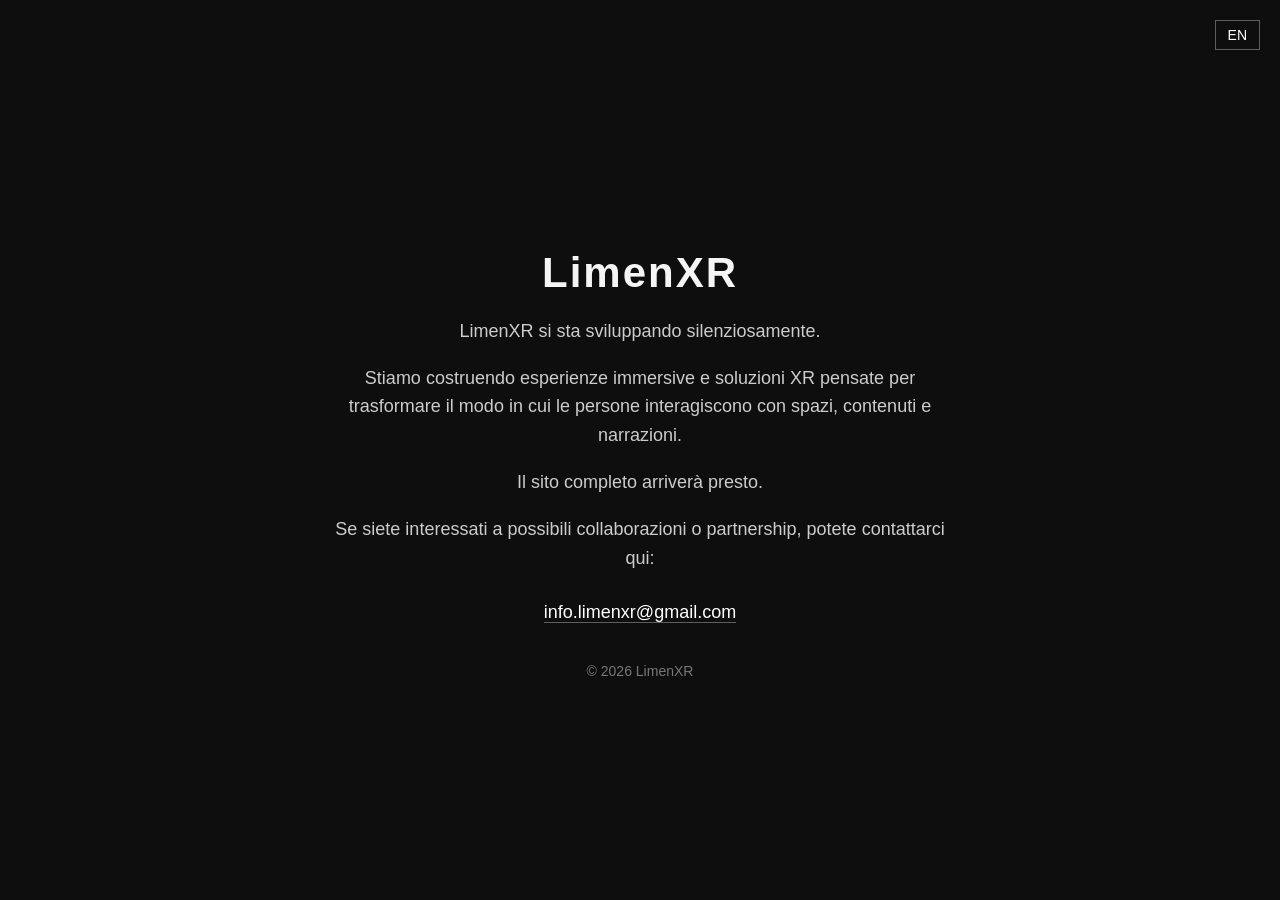
==== index.html @ 8001b964 "Add files via upload" ====
<!DOCTYPE html>
<html lang="it">
<head>
    <meta charset="UTF-8">
    <meta name="viewport" content="width=device-width, initial-scale=1.0">
    <title>LimenXR</title>

    <style>
        body {
            margin: 0;
            padding: 0;
            background-color: #0e0e0e;
            color: #f5f5f5;
            font-family: Arial, Helvetica, sans-serif;
            display: flex;
            justify-content: center;
            align-items: center;
            height: 100vh;
            text-align: center;
        }

        .container {
            max-width: 640px;
            padding: 40px;
        }

        h1 {
            font-size: 42px;
            letter-spacing: 2px;
            margin-bottom: 20px;
        }

        p {
            font-size: 18px;
            line-height: 1.6;
            color: #cccccc;
        }

        .email {
            margin-top: 30px;
            font-size: 18px;
        }

        a {
            color: #ffffff;
            text-decoration: none;
            border-bottom: 1px solid #ffffff55;
        }

        a:hover {
            border-bottom: 1px solid #ffffff;
        }

        .footer {
            margin-top: 40px;
            font-size: 14px;
            color: #777;
        }

        .lang-btn {
            position: absolute;
            top: 20px;
            right: 20px;
            background: transparent;
            border: 1px solid #ffffff55;
            color: #fff;
            padding: 6px 12px;
            cursor: pointer;
            font-size: 14px;
        }

        .lang-btn:hover {
            border-color: #ffffff;
        }
    </style>
</head>
<body>

<button class="lang-btn" onclick="toggleLanguage()">EN</button>

<div class="container">
    <h1>LimenXR</h1>

    <p id="text1">
        LimenXR si sta sviluppando silenziosamente.
    </p>

    <p id="text2">
        Stiamo costruendo esperienze immersive e soluzioni XR pensate per trasformare il modo in cui le persone interagiscono con spazi, contenuti e narrazioni.
    </p>

    <p id="text3">
        Il sito completo arriverà presto.
    </p>

    <p id="text4">
        Se siete interessati a possibili collaborazioni o partnership, potete contattarci qui:
    </p>

    <div class="email">
        <a href="mailto:info.limenxr@gmail.com">info.limenxr@gmail.com</a>
    </div>

    <div class="footer">
        © 2026 LimenXR
    </div>
</div>

<script>
let currentLang = "it";

function toggleLanguage() {
    if (currentLang === "it") {
        document.getElementById("text1").innerText =
            "LimenXR is developing quietly.";
        document.getElementById("text2").innerText =
            "We are building immersive experiences and XR solutions designed to transform how people interact with spaces, content, and narratives.";
        document.getElementById("text3").innerText =
            "The full website will be available soon.";
        document.getElementById("text4").innerText =
            "If you are interested in collaborations or partnerships, you can contact us here:";
        document.querySelector(".lang-btn").innerText = "IT";
        currentLang = "en";
    } else {
        document.getElementById("text1").innerText =
            "LimenXR si sta sviluppando silenziosamente.";
        document.getElementById("text2").innerText =
            "Stiamo costruendo esperienze immersive e soluzioni XR pensate per trasformare il modo in cui le persone interagiscono con spazi, contenuti e narrazioni.";
        document.getElementById("text3").innerText =
            "Il sito completo arriverà presto.";
        document.getElementById("text4").innerText =
            "Se siete interessati a possibili collaborazioni o partnership, potete contattarci qui:";
        document.querySelector(".lang-btn").innerText = "EN";
        currentLang = "it";
    }
}
</script>

</body>
</html>
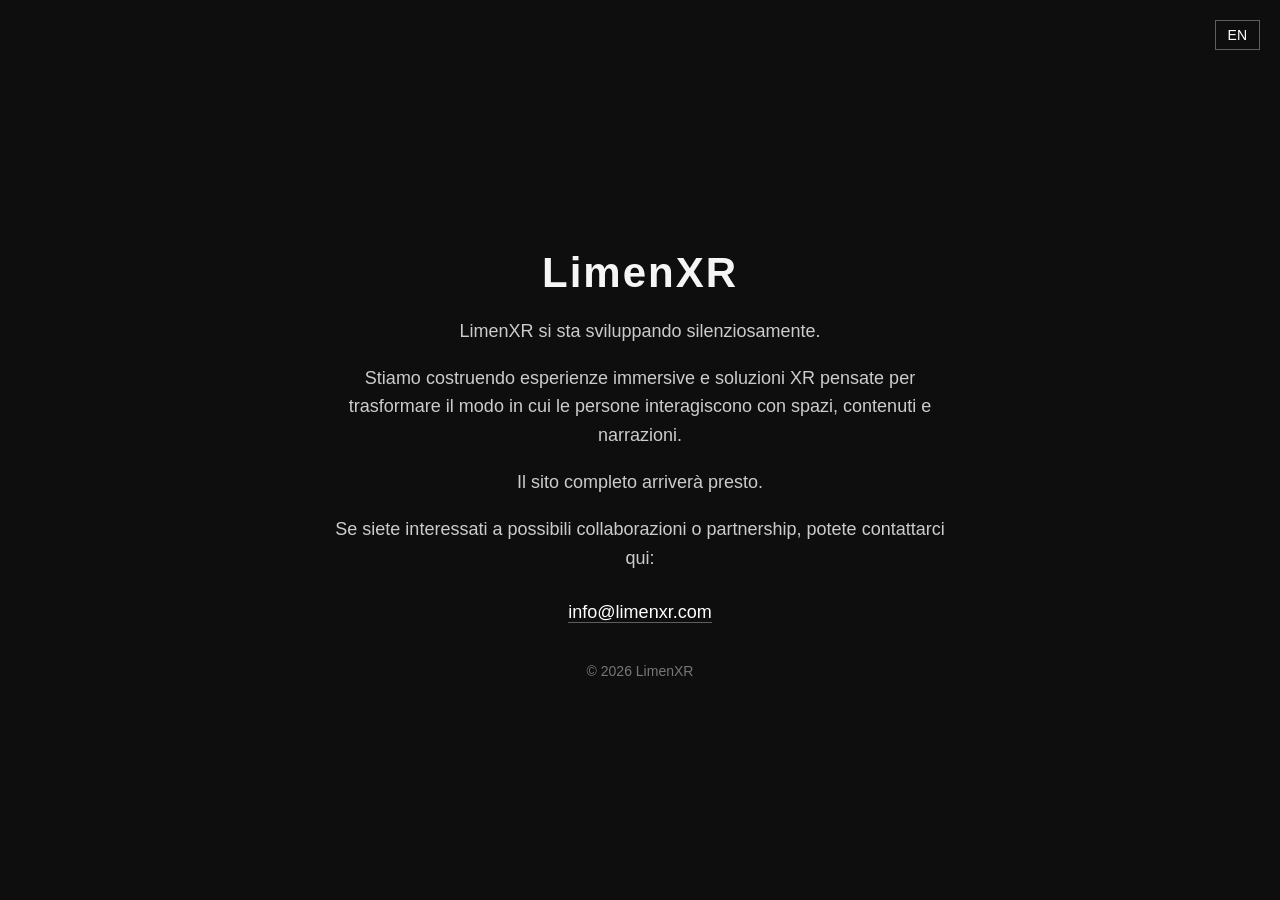
==== commit 2616967c: "Update index.html" ====
--- a/index.html
+++ b/index.html
@@ -3,7 +3,23 @@
 <head>
     <meta charset="UTF-8">
     <meta name="viewport" content="width=device-width, initial-scale=1.0">
+
     <title>LimenXR</title>
+
+    <!-- SEO base -->
+    <meta name="description" content="LimenXR develops immersive XR experiences and solutions.">
+    <meta name="robots" content="index, follow">
+    <meta name="author" content="LimenXR">
+    <link rel="canonical" href="https://limenxr.com">
+
+    <!-- Open Graph (anteprima link social) -->
+    <meta property="og:title" content="LimenXR">
+    <meta property="og:description" content="Immersive XR experiences and solutions.">
+    <meta property="og:type" content="website">
+    <meta property="og:url" content="https://limenxr.com">
+
+    <!-- Favicon -->
+    <link rel="icon" href="/favicon.ico">
 
     <style>
         body {
@@ -98,7 +114,7 @@
     </p>
 
     <div class="email">
-        <a href="mailto:info.limenxr@gmail.com">info.limenxr@gmail.com</a>
+        <a href="mailto:info@limenxr.com">info@limenxr.com</a>
     </div>
 
     <div class="footer">
@@ -111,6 +127,7 @@
 
 function toggleLanguage() {
     if (currentLang === "it") {
+        document.documentElement.lang = "en";
         document.getElementById("text1").innerText =
             "LimenXR is developing quietly.";
         document.getElementById("text2").innerText =
@@ -122,6 +139,7 @@
         document.querySelector(".lang-btn").innerText = "IT";
         currentLang = "en";
     } else {
+        document.documentElement.lang = "it";
         document.getElementById("text1").innerText =
             "LimenXR si sta sviluppando silenziosamente.";
         document.getElementById("text2").innerText =
@@ -137,4 +155,4 @@
 </script>
 
 </body>
-</html>+</html>
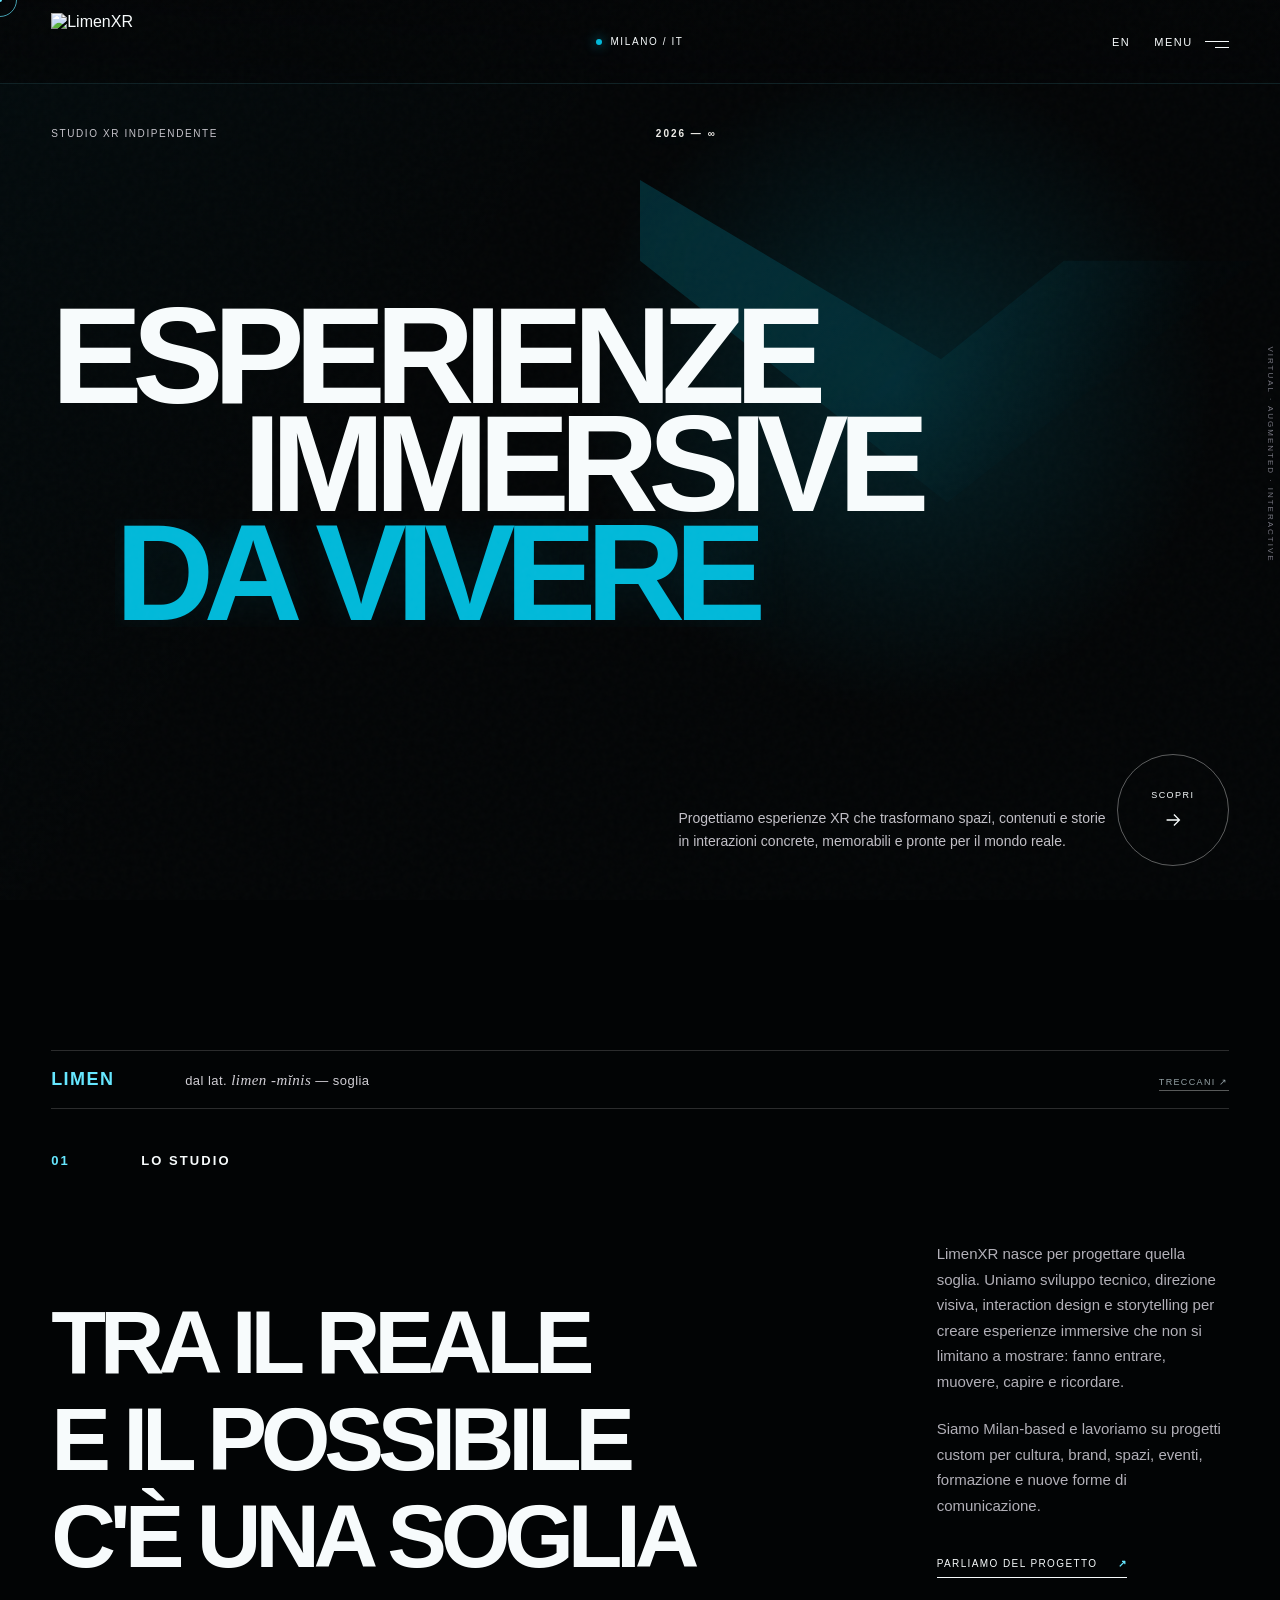
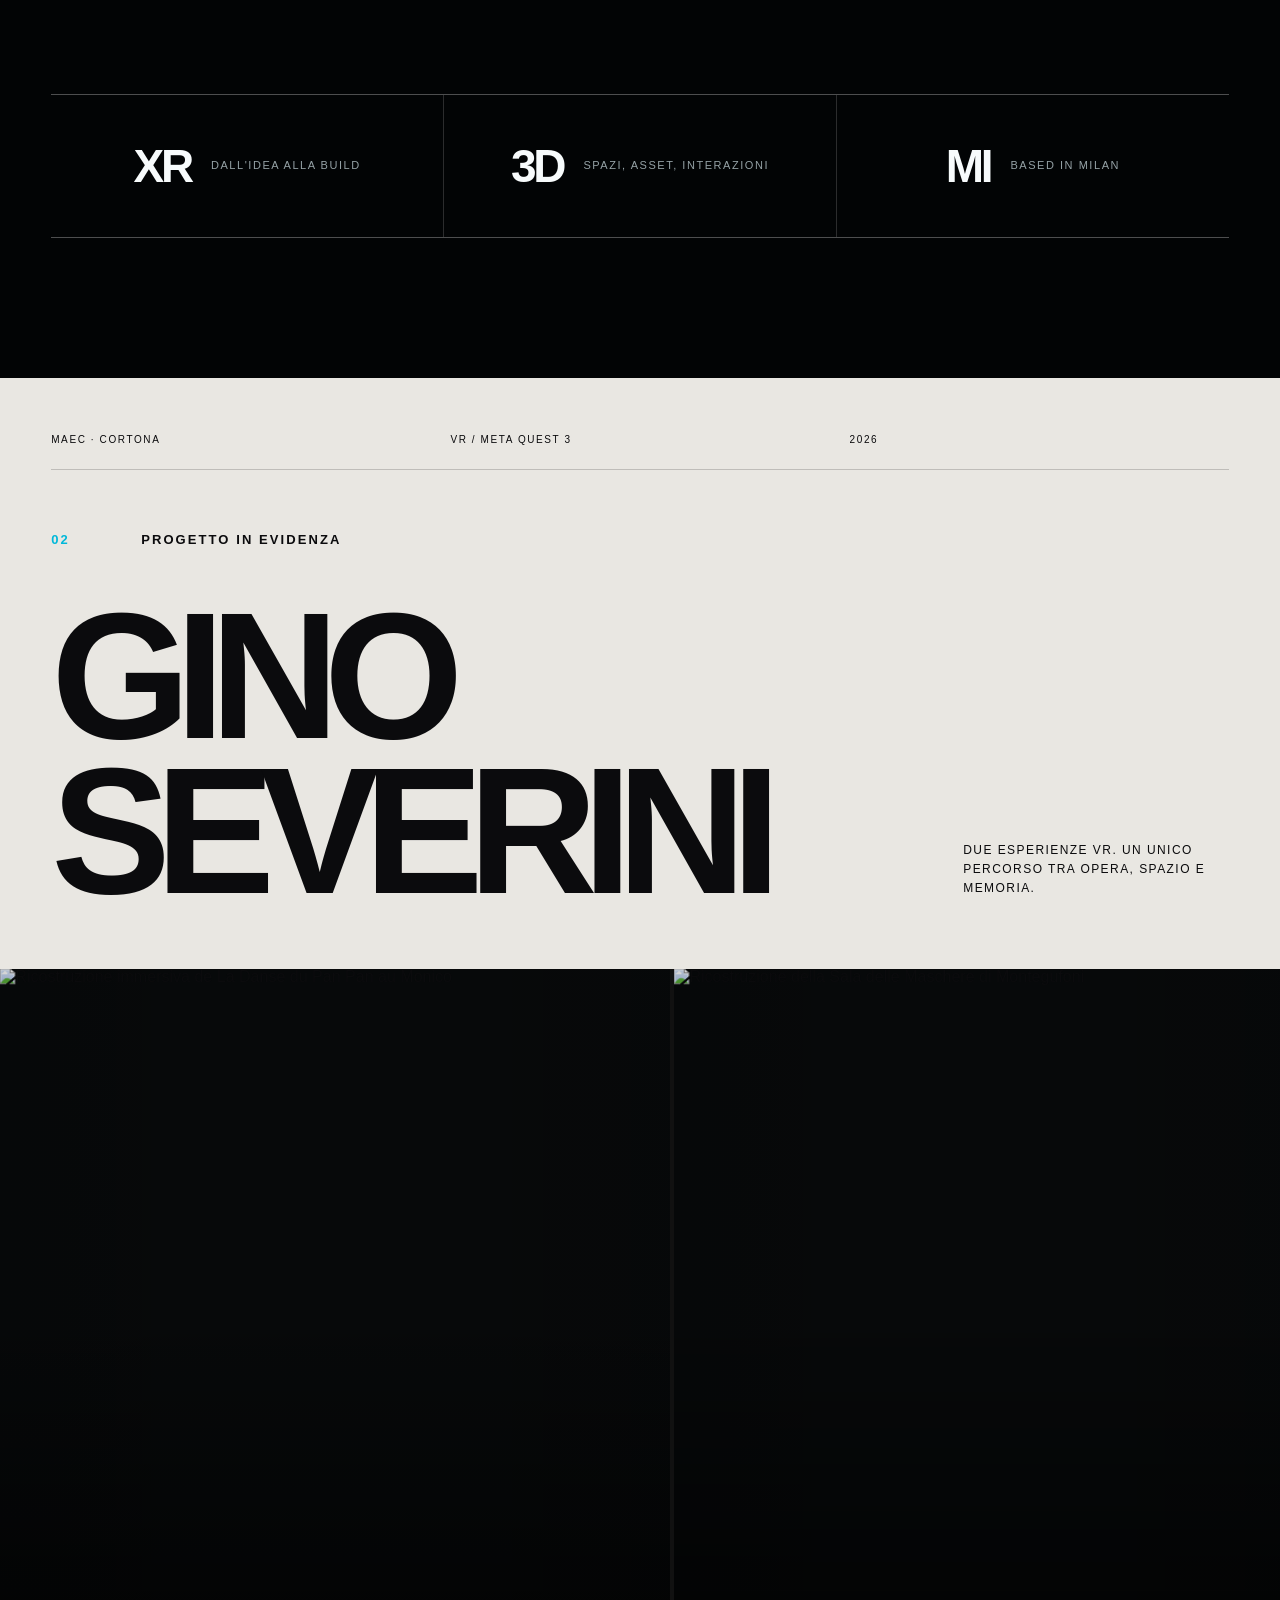
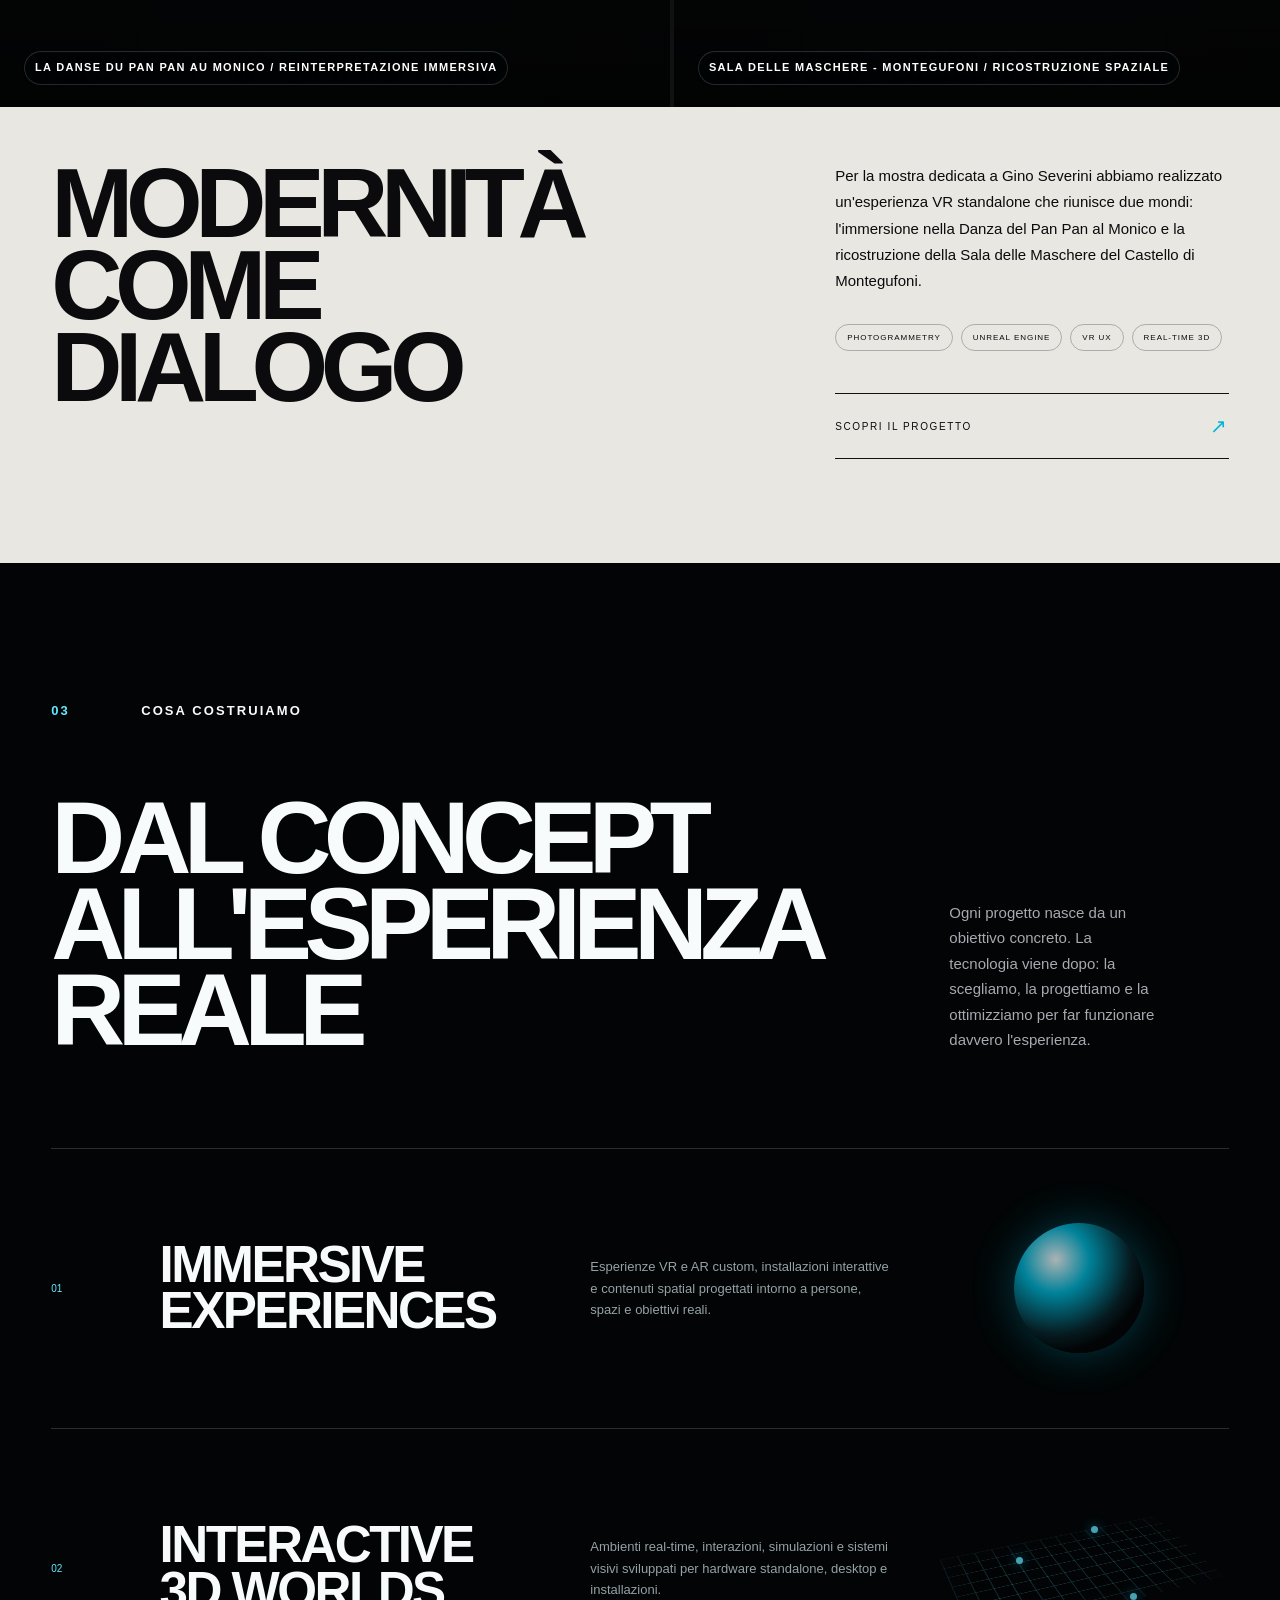
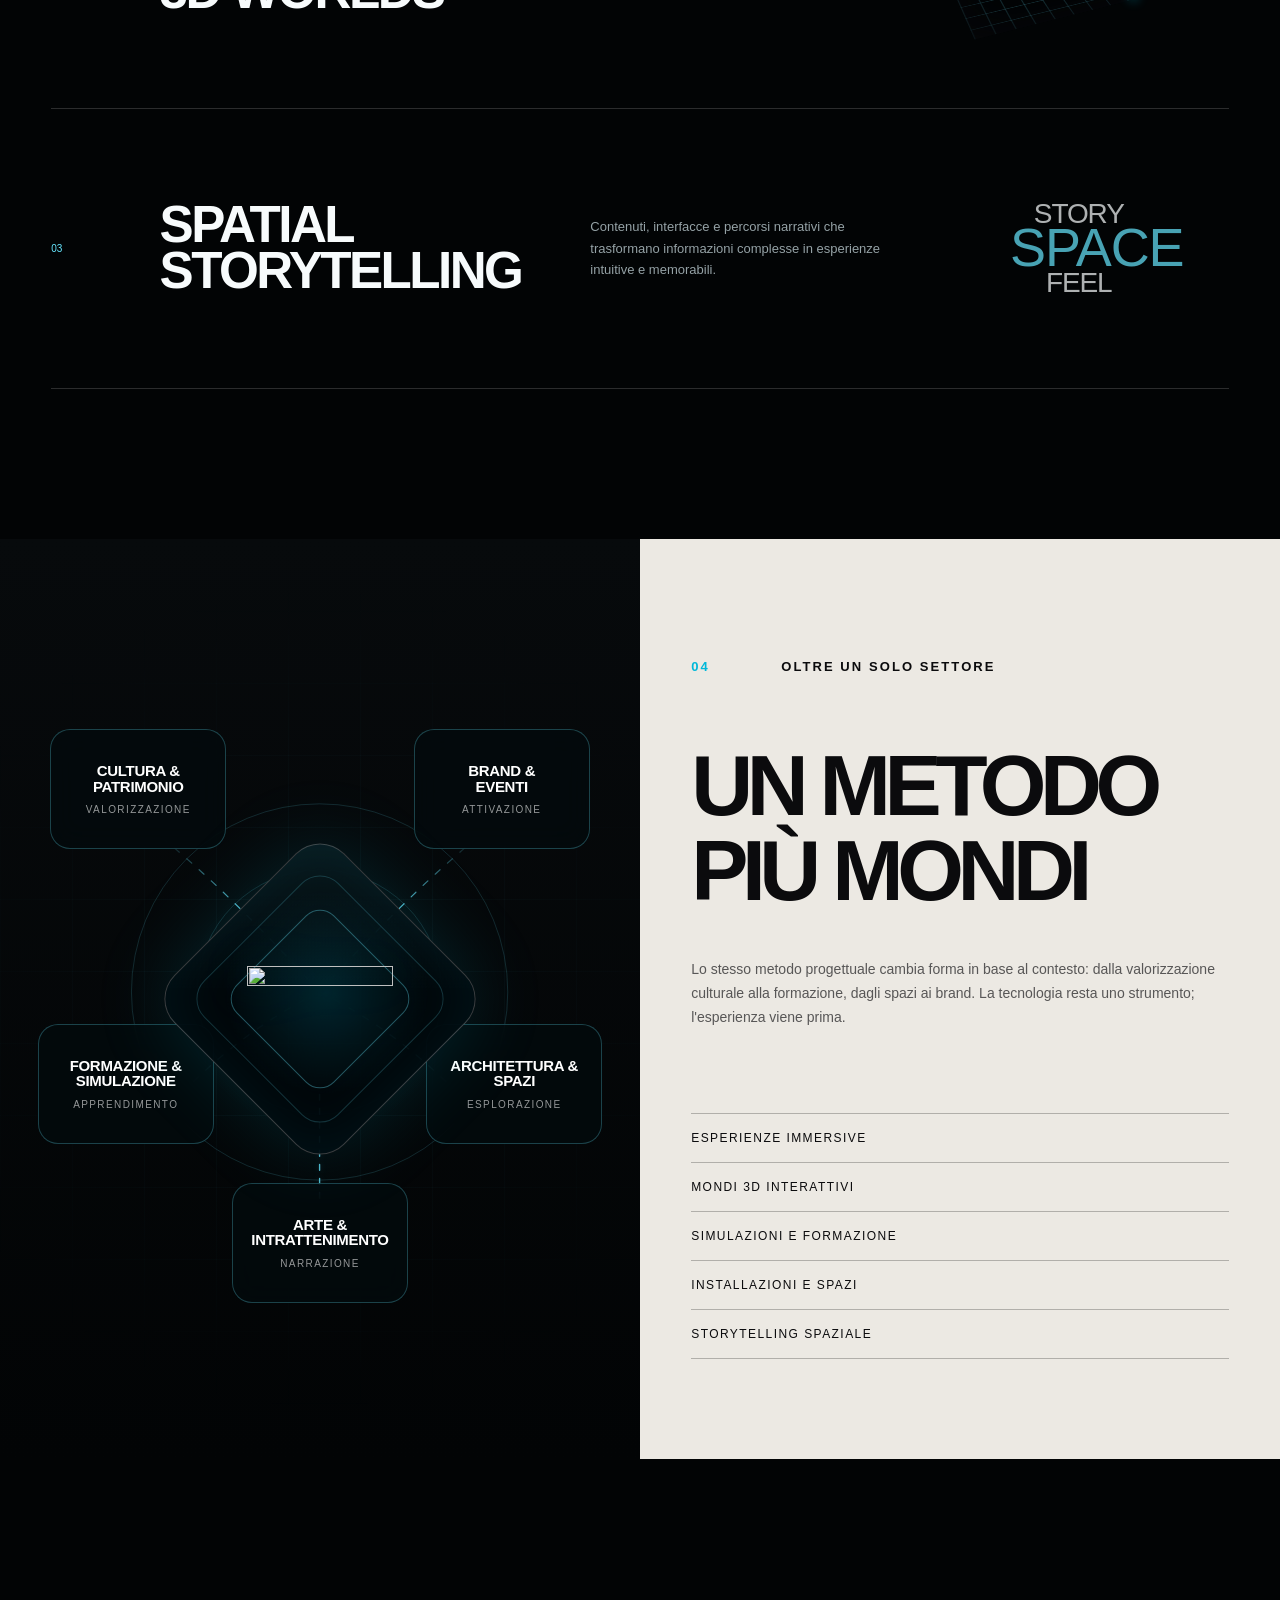
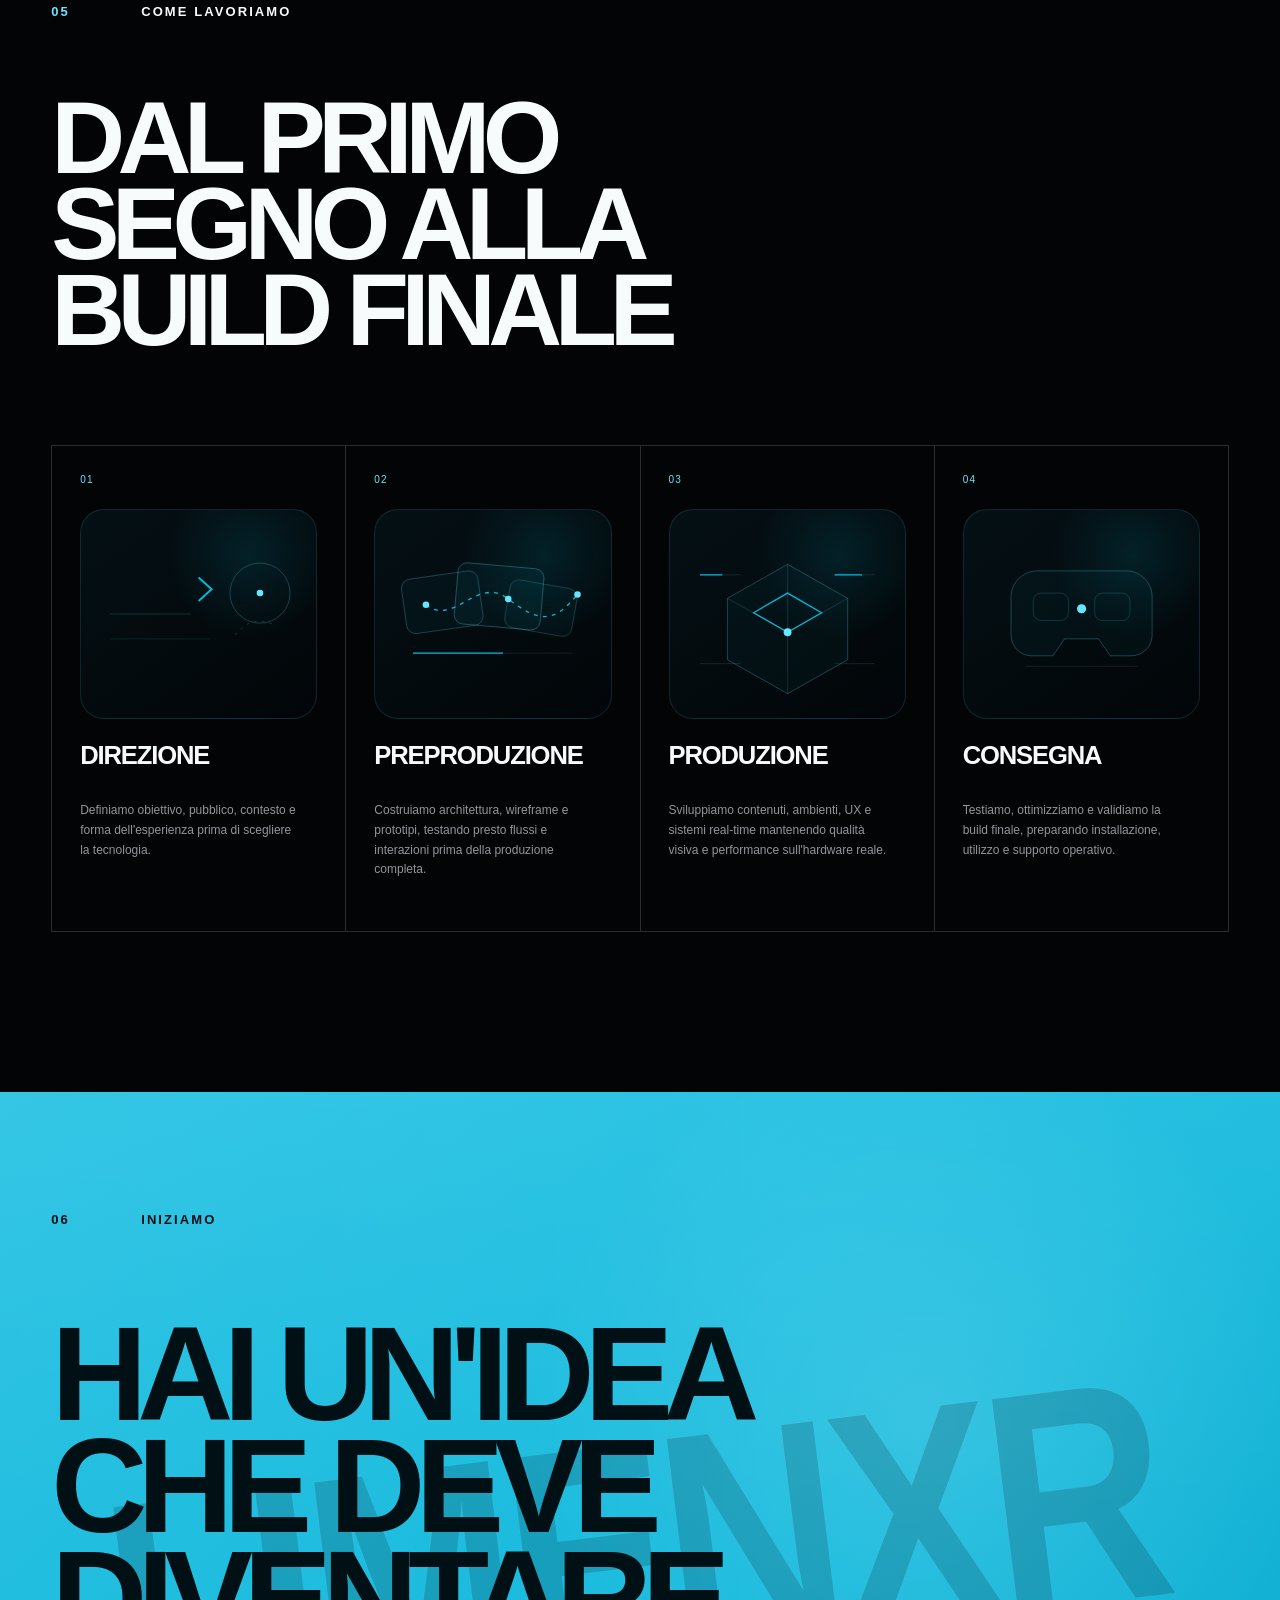
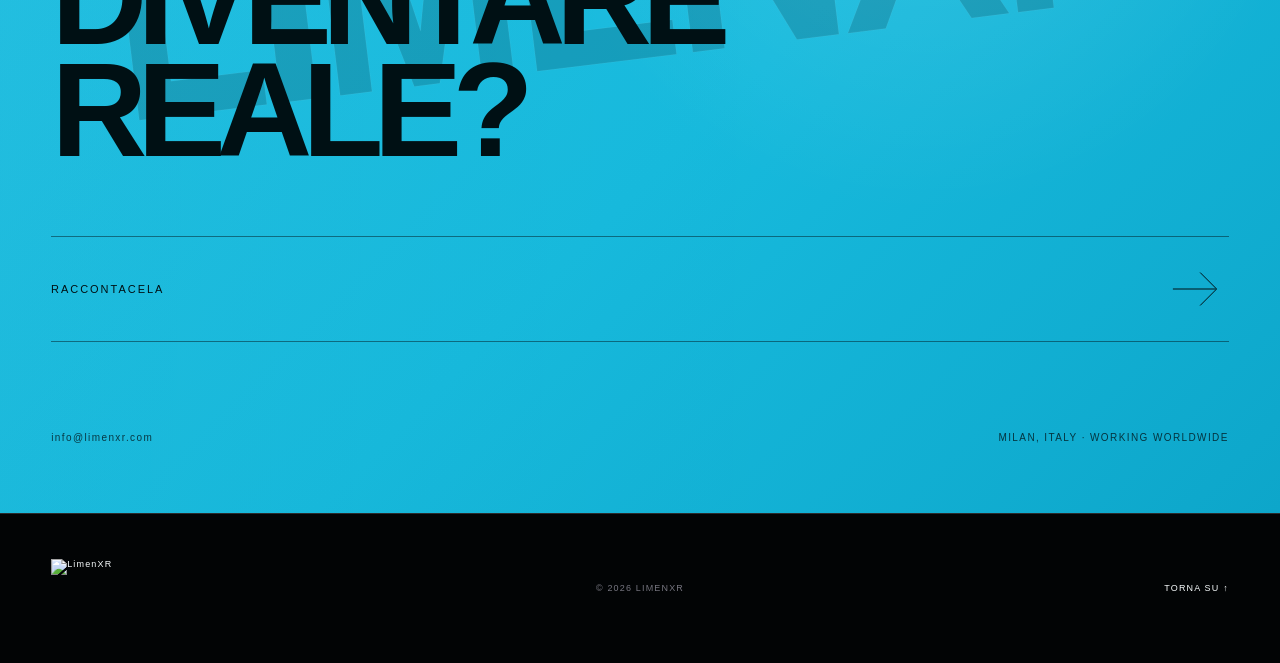
==== commit e4854039: "Update website to v27" ====
--- a/index.html
+++ b/index.html
@@ -1,158 +1,364 @@
 <!DOCTYPE html>
-<html lang="it">
+
+<html class="no-js" lang="it">
 <head>
-    <meta charset="UTF-8">
-    <meta name="viewport" content="width=device-width, initial-scale=1.0">
-
-    <title>LimenXR</title>
-
-    <!-- SEO base -->
-    <meta name="description" content="LimenXR develops immersive XR experiences and solutions.">
-    <meta name="robots" content="index, follow">
-    <meta name="author" content="LimenXR">
-    <link rel="canonical" href="https://limenxr.com">
-
-    <!-- Open Graph (anteprima link social) -->
-    <meta property="og:title" content="LimenXR">
-    <meta property="og:description" content="Immersive XR experiences and solutions.">
-    <meta property="og:type" content="website">
-    <meta property="og:url" content="https://limenxr.com">
-
-    <!-- Favicon -->
-    <link rel="icon" href="/favicon.ico">
-
-    <style>
-        body {
-            margin: 0;
-            padding: 0;
-            background-color: #0e0e0e;
-            color: #f5f5f5;
-            font-family: Arial, Helvetica, sans-serif;
-            display: flex;
-            justify-content: center;
-            align-items: center;
-            height: 100vh;
-            text-align: center;
-        }
-
-        .container {
-            max-width: 640px;
-            padding: 40px;
-        }
-
-        h1 {
-            font-size: 42px;
-            letter-spacing: 2px;
-            margin-bottom: 20px;
-        }
-
-        p {
-            font-size: 18px;
-            line-height: 1.6;
-            color: #cccccc;
-        }
-
-        .email {
-            margin-top: 30px;
-            font-size: 18px;
-        }
-
-        a {
-            color: #ffffff;
-            text-decoration: none;
-            border-bottom: 1px solid #ffffff55;
-        }
-
-        a:hover {
-            border-bottom: 1px solid #ffffff;
-        }
-
-        .footer {
-            margin-top: 40px;
-            font-size: 14px;
-            color: #777;
-        }
-
-        .lang-btn {
-            position: absolute;
-            top: 20px;
-            right: 20px;
-            background: transparent;
-            border: 1px solid #ffffff55;
-            color: #fff;
-            padding: 6px 12px;
-            cursor: pointer;
-            font-size: 14px;
-        }
-
-        .lang-btn:hover {
-            border-color: #ffffff;
-        }
-    </style>
-</head>
+<meta charset="utf-8"/>
+<meta content="width=device-width, initial-scale=1, viewport-fit=cover" name="viewport"/>
+<meta content="#070709" name="theme-color"/>
+<meta content="dark light" name="color-scheme"/>
+<meta content="LimenXR è uno studio XR con base a Milano: progettiamo esperienze immersive custom in VR, AR, 3D real-time e tecnologie interattive." name="description"/>
+<meta content="index, follow, max-image-preview:large, max-snippet:-1, max-video-preview:-1" name="robots"/>
+<meta content="LimenXR" name="author"/>
+<meta content="LimenXR" name="application-name"/>
+
+<meta content="website" property="og:type"/>
+<meta content="LimenXR" property="og:site_name"/>
+<meta content="https://limenxr.com/" property="og:url"/>
+<meta content="LimenXR | Studio XR a Milano" property="og:title"/>
+<meta content="Esperienze immersive custom in VR, AR, 3D real-time e tecnologie interattive, progettate da Milano per il mondo reale." property="og:description"/>
+<meta content="https://limenxr.com/assets/og-limenxr.jpg" property="og:image"/>
+<meta content="https://limenxr.com/assets/og-limenxr.jpg" property="og:image:secure_url"/>
+<meta content="image/jpeg" property="og:image:type"/>
+<meta content="1200" property="og:image:width"/>
+<meta content="630" property="og:image:height"/>
+<meta content="LimenXR — Studio XR a Milano, esperienze immersive VR e AR" property="og:image:alt"/>
+<meta content="it_IT" property="og:locale"/>
+<meta content="en_US" property="og:locale:alternate"/>
+<meta content="summary_large_image" name="twitter:card"/>
+<meta content="LimenXR | Studio XR a Milano" name="twitter:title"/>
+<meta content="Esperienze immersive custom in VR, AR, 3D real-time e tecnologie interattive, progettate da Milano per il mondo reale." name="twitter:description"/>
+<meta content="https://limenxr.com/assets/og-limenxr.jpg" name="twitter:image"/>
+<meta content="LimenXR — Studio XR a Milano, esperienze immersive VR e AR" name="twitter:image:alt"/>
+<title>LimenXR | Studio XR a Milano — Esperienze immersive VR e AR</title>
+<link href="assets/favicon.svg" rel="icon" type="image/svg+xml"/>
+<link href="assets/apple-touch-icon.png" rel="apple-touch-icon" sizes="180x180"/>
+<link as="image" fetchpriority="high" href="assets/limenxr-logo.png" rel="preload" type="image/png"/>
+
+<script>document.documentElement.classList.replace('no-js','js');window.setTimeout(()=>document.documentElement.classList.add('loader-timeout'),3500);</script>
+
+
+<link href="styles.css" rel="stylesheet"/><link href="https://limenxr.com/" rel="canonical"/><link href="https://limenxr.com/" hreflang="it" rel="alternate"/><link href="https://limenxr.com/en/" hreflang="en" rel="alternate"/><link href="https://limenxr.com/" hreflang="x-default" rel="alternate"/><script type="application/ld+json">{"@context":"https://schema.org","@graph":[{"@type":"Organization","@id":"https://limenxr.com/#organization","name":"LimenXR","url":"https://limenxr.com/","logo":"https://limenxr.com/assets/limenxr-logo.png","email":"info@limenxr.com","description":"LimenXR è uno studio XR con base a Milano: progettiamo esperienze immersive custom in VR, AR, 3D real-time e tecnologie interattive.","location":{"@type":"Place","name":"Milano, Italia"},"areaServed":"Worldwide"},{"@type":"WebSite","@id":"https://limenxr.com/#website","url":"https://limenxr.com/","name":"LimenXR","publisher":{"@id":"https://limenxr.com/#organization"},"inLanguage":"it-IT"},{"@type":"WebPage","url":"https://limenxr.com/","name":"LimenXR | Studio XR a Milano — Esperienze immersive VR e AR","description":"LimenXR è uno studio XR con base a Milano: progettiamo esperienze immersive custom in VR, AR, 3D real-time e tecnologie interattive.","about":{"@id":"https://limenxr.com/#organization"},"inLanguage":"it-IT"}]}</script></head>
 <body>
-
-<button class="lang-btn" onclick="toggleLanguage()">EN</button>
-
-<div class="container">
-    <h1>LimenXR</h1>
-
-    <p id="text1">
-        LimenXR si sta sviluppando silenziosamente.
-    </p>
-
-    <p id="text2">
-        Stiamo costruendo esperienze immersive e soluzioni XR pensate per trasformare il modo in cui le persone interagiscono con spazi, contenuti e narrazioni.
-    </p>
-
-    <p id="text3">
-        Il sito completo arriverà presto.
-    </p>
-
-    <p id="text4">
-        Se siete interessati a possibili collaborazioni o partnership, potete contattarci qui:
-    </p>
-
-    <div class="email">
-        <a href="mailto:info@limenxr.com">info@limenxr.com</a>
-    </div>
-
-    <div class="footer">
-        © 2026 LimenXR
-    </div>
-</div>
-
-<script>
-let currentLang = "it";
-
-function toggleLanguage() {
-    if (currentLang === "it") {
-        document.documentElement.lang = "en";
-        document.getElementById("text1").innerText =
-            "LimenXR is developing quietly.";
-        document.getElementById("text2").innerText =
-            "We are building immersive experiences and XR solutions designed to transform how people interact with spaces, content, and narratives.";
-        document.getElementById("text3").innerText =
-            "The full website will be available soon.";
-        document.getElementById("text4").innerText =
-            "If you are interested in collaborations or partnerships, you can contact us here:";
-        document.querySelector(".lang-btn").innerText = "IT";
-        currentLang = "en";
-    } else {
-        document.documentElement.lang = "it";
-        document.getElementById("text1").innerText =
-            "LimenXR si sta sviluppando silenziosamente.";
-        document.getElementById("text2").innerText =
-            "Stiamo costruendo esperienze immersive e soluzioni XR pensate per trasformare il modo in cui le persone interagiscono con spazi, contenuti e narrazioni.";
-        document.getElementById("text3").innerText =
-            "Il sito completo arriverà presto.";
-        document.getElementById("text4").innerText =
-            "Se siete interessati a possibili collaborazioni o partnership, potete contattarci qui:";
-        document.querySelector(".lang-btn").innerText = "EN";
-        currentLang = "it";
-    }
-}
-</script>
-
-</body>
+<div aria-hidden="true" class="noise"></div>
+<div aria-hidden="true" class="cursor"><span></span></div>
+<div aria-hidden="true" class="scroll-progress"></div>
+<div aria-hidden="true" class="loader">
+<img alt="" class="loader__logo" decoding="async" fetchpriority="high" height="782" loading="eager" src="assets/limenxr-logo.png" width="1749"/>
+<div class="loader__line"><i></i></div>
+</div>
+<header class="site-header">
+<a aria-label="LimenXR home" class="brand magnetic" href="#top">
+<img alt="LimenXR" class="brand__logo" decoding="async" fetchpriority="high" height="782" loading="eager" src="assets/limenxr-logo.png" width="1749"/>
+</a>
+<div class="header-meta">
+<span class="status-dot"></span>
+<span>MILANO / IT</span>
+</div>
+<div class="header-actions">
+<a aria-label="View site in English" class="lang-toggle magnetic" href="en/">EN</a>
+<button aria-controls="menu-panel" aria-expanded="false" class="menu-toggle magnetic" type="button">
+<span>MENU</span><i></i>
+</button>
+</div>
+</header>
+<aside aria-hidden="true" class="menu-panel" id="menu-panel">
+<div class="menu-panel__inner">
+<nav aria-label="Navigazione principale" class="menu-nav">
+<a href="#studio"><span>01</span><em>Studio</em></a>
+<a href="#work"><span>02</span><em>Progetti</em></a>
+<a href="#capabilities"><span>03</span><em>Competenze</em></a>
+<a href="#contact"><span>04</span><em>Contatti</em></a>
+</nav>
+<div class="menu-panel__footer">
+<a href="mailto:info@limenxr.com">info@limenxr.com</a>
+<span>Milan-based · Working worldwide</span>
+</div>
+</div>
+</aside>
+<main id="top">
+<section aria-labelledby="hero-title" class="hero">
+<canvas aria-hidden="true" id="portal-canvas"></canvas>
+<div aria-hidden="true" class="hero__glow"></div>
+<div class="hero__eyebrow reveal">
+<span>STUDIO XR INDIPENDENTE</span>
+<span class="hero__era">2026 — ∞</span>
+</div>
+<h1 class="hero__title" id="hero-title">
+<span class="line"><span>ESPERIENZE</span></span>
+<span class="line line--offset"><span>IMMERSIVE</span></span>
+<span class="line line--accent"><span>DA VIVERE</span></span>
+</h1>
+<div class="hero__bottom reveal">
+<p>Progettiamo esperienze XR che trasformano spazi, contenuti e storie in interazioni concrete, memorabili e pronte per il mondo reale.</p>
+<a aria-label="Scopri i progetti" class="circle-link magnetic" href="#work">
+<span>SCOPRI</span>
+<svg aria-hidden="true" viewbox="0 0 24 24"><path d="M5 12h13M13 6l6 6-6 6"></path></svg>
+</a>
+</div>
+<div aria-hidden="true" class="hero__side-label">VIRTUAL · AUGMENTED · INTERACTIVE</div>
+</section>
+<section class="manifesto section-pad" id="studio">
+<div class="name-origin reveal">
+<span class="name-origin__word">LIMEN</span>
+<p>dal lat. <em>limen -mĭnis</em> — soglia</p>
+<a href="https://www.treccani.it/vocabolario/limine/" rel="noopener noreferrer" target="_blank">TRECCANI ↗</a>
+</div>
+<div class="section-kicker reveal">
+<span>01</span>
+<span>LO STUDIO</span>
+</div>
+<div class="manifesto__grid">
+<h2 class="display-copy display-copy--threshold reveal">TRA IL REALE<br/>E IL POSSIBILE<br/>C'È UNA SOGLIA</h2>
+<div class="manifesto__copy reveal">
+<p>LimenXR nasce per progettare quella soglia. Uniamo sviluppo tecnico, direzione visiva, interaction design e storytelling per creare esperienze immersive che non si limitano a mostrare: fanno entrare, muovere, capire e ricordare.</p>
+<p>Siamo Milan-based e lavoriamo su progetti custom per cultura, brand, spazi, eventi, formazione e nuove forme di comunicazione.</p>
+<a class="text-link magnetic" href="mailto:info@limenxr.com"><span>PARLIAMO DEL PROGETTO</span><b>↗</b></a>
+</div>
+</div>
+<div class="studio-stats reveal">
+<div><strong>XR</strong><span>DALL'IDEA ALLA BUILD</span></div>
+<div><strong>3D</strong><span>SPAZI, ASSET, INTERAZIONI</span></div>
+<div><strong>MI</strong><span>BASED IN MILAN</span></div>
+</div>
+</section>
+<section class="featured-work" id="work">
+<div class="section-pad featured-work__head">
+<div aria-label="Project details" class="featured-work__meta reveal">
+<span>MAEC · CORTONA</span>
+<span>VR / META QUEST 3</span>
+<span>2026</span>
+</div>
+<div class="section-kicker reveal featured-work__kicker">
+<span>02</span>
+<span>PROGETTO IN EVIDENZA</span>
+</div>
+<div class="featured-work__title-row">
+<h2 class="reveal featured-work__title"><span>GINO</span><span>SEVERINI</span></h2>
+<p class="reveal">DUE ESPERIENZE VR. UN UNICO PERCORSO TRA OPERA, SPAZIO E MEMORIA.</p>
+</div>
+</div>
+<article class="project-stage" data-project="severini">
+<div class="project-stage__media">
+<a aria-label="Apri il case study de La Danse du Pan Pan au Monico" class="project-visual project-visual--panpan media-case-trigger" href="projects/gino-severini/">
+<img alt="Ricostruzione immersiva de La Danse du Pan Pan au Monico" class="project-visual__image" decoding="async" height="1000" loading="lazy" src="assets/panpan.webp" width="1920"/>
+<span class="visual-label">LA DANSE DU PAN PAN AU MONICO / REINTERPRETAZIONE IMMERSIVA</span>
+</a>
+<a aria-label="Apri il case study della Sala delle Maschere di Montegufoni" class="project-visual project-visual--room media-case-trigger" href="projects/gino-severini/">
+<img alt="Ricostruzione della Sala delle Maschere di Montegufoni" class="project-visual__image" decoding="async" height="1000" loading="lazy" src="assets/montegufoni.webp" width="1920"/>
+<span class="visual-label">SALA DELLE MASCHERE - MONTEGUFONI / RICOSTRUZIONE SPAZIALE</span>
+</a>
+</div>
+<div class="project-stage__info section-pad">
+<div class="project-copy reveal">
+<h3>MODERNITÀ<br/>COME DIALOGO</h3>
+<div>
+<p>Per la mostra dedicata a Gino Severini abbiamo realizzato un'esperienza VR standalone che riunisce due mondi: l'immersione nella Danza del Pan Pan al Monico e la ricostruzione della Sala delle Maschere del Castello di Montegufoni.</p>
+<div class="tags"><span>PHOTOGRAMMETRY</span><span>UNREAL ENGINE</span><span>VR UX</span><span>REAL-TIME 3D</span></div>
+<a class="case-trigger magnetic" href="projects/gino-severini/"><span>SCOPRI IL PROGETTO</span><b>↗</b></a>
+</div>
+</div>
+</div>
+</article>
+</section>
+<section class="capabilities section-pad" id="capabilities">
+<div class="section-kicker reveal">
+<span>03</span>
+<span>COSA COSTRUIAMO</span>
+</div>
+<div class="capabilities__intro">
+<h2 class="reveal">DAL CONCEPT<br/>ALL'ESPERIENZA<br/>REALE</h2>
+<p class="reveal">Ogni progetto nasce da un obiettivo concreto. La tecnologia viene dopo: la scegliamo, la progettiamo e la ottimizziamo per far funzionare davvero l'esperienza.</p>
+</div>
+<div class="cap-list">
+<article class="cap-item reveal">
+<div class="cap-item__index">01</div>
+<h3>IMMERSIVE<br/>EXPERIENCES</h3>
+<p>Esperienze VR e AR custom, installazioni interattive e contenuti spatial progettati intorno a persone, spazi e obiettivi reali.</p>
+<div class="cap-item__visual orb-visual"><i></i></div>
+</article>
+<article class="cap-item reveal">
+<div class="cap-item__index">02</div>
+<h3>INTERACTIVE<br/>3D WORLDS</h3>
+<p>Ambienti real-time, interazioni, simulazioni e sistemi visivi sviluppati per hardware standalone, desktop e installazioni.</p>
+<div class="cap-item__visual grid-visual"><i></i><i></i><i></i></div>
+</article>
+<article class="cap-item reveal">
+<div class="cap-item__index">03</div>
+<h3>SPATIAL<br/>STORYTELLING</h3>
+<p>Contenuti, interfacce e percorsi narrativi che trasformano informazioni complesse in esperienze intuitive e memorabili.</p>
+<div class="cap-item__visual type-visual"><span>STORY</span><span>SPACE</span><span>FEEL</span></div>
+</article>
+</div>
+</section>
+<section class="sectors">
+<div class="sectors__visual">
+<div aria-label="LimenXR fields network" class="field-network">
+<svg aria-hidden="true" class="field-network__connections" viewbox="0 0 760 720">
+<defs>
+<lineargradient id="networkLine" x1="0" x2="1">
+<stop stop-color="#66e7ff" stop-opacity="0"></stop>
+<stop offset=".5" stop-color="#66e7ff" stop-opacity=".78"></stop>
+<stop offset="1" stop-color="#66e7ff" stop-opacity="0"></stop>
+</lineargradient>
+</defs>
+<path d="M380 352 C320 286 256 220 188 164"></path>
+<path d="M380 352 C440 286 504 220 572 164"></path>
+<path d="M380 352 C304 390 248 436 188 500"></path>
+<path d="M380 352 C456 390 512 436 572 500"></path>
+<path class="field-link field-link--art" d="M380 476 L380 610"></path>
+<circle cx="380" cy="352" r="148"></circle>
+<circle cx="380" cy="352" r="228"></circle>
+</svg>
+<article class="field-node field-node--culture">
+<strong>CULTURA &amp;<br/>PATRIMONIO</strong>
+<small>VALORIZZAZIONE</small>
+</article>
+<article class="field-node field-node--brands">
+<strong>BRAND &amp;<br/>EVENTI</strong>
+<small>ATTIVAZIONE</small>
+</article>
+<article class="field-node field-node--training">
+<strong>FORMAZIONE &amp;<br/>SIMULAZIONE</strong>
+<small>APPRENDIMENTO</small>
+</article>
+<article class="field-node field-node--spaces">
+<strong>ARCHITETTURA &amp;<br/>SPAZI</strong>
+<small>ESPLORAZIONE</small>
+</article>
+<article class="field-node field-node--art">
+<strong>ARTE &amp;<br/>INTRATTENIMENTO</strong>
+<small>NARRAZIONE</small>
+</article>
+<div aria-hidden="true" class="field-hub">
+<div class="field-hub__portal"></div>
+<img alt="" height="782" src="assets/limenxr-logo.png" width="1749"/>
+</div>
+<div class="field-network__intro">
+<strong>OLTRE UN SOLO SETTORE</strong>
+</div>
+</div>
+</div>
+<div class="sectors__content section-pad">
+<div class="section-kicker reveal"><span>04</span><span>OLTRE UN SOLO SETTORE</span></div>
+<h2 class="reveal"><span>UN METODO</span><span>PIÙ MONDI</span></h2>
+<p class="sectors__statement reveal">Lo stesso metodo progettuale cambia forma in base al contesto: dalla valorizzazione culturale alla formazione, dagli spazi ai brand. La tecnologia resta uno strumento; l'esperienza viene prima.</p>
+<div class="sector-list sector-list--outcomes reveal">
+<span>ESPERIENZE IMMERSIVE</span>
+<span>MONDI 3D INTERATTIVI</span>
+<span>SIMULAZIONI E FORMAZIONE</span>
+<span>INSTALLAZIONI E SPAZI</span>
+<span>STORYTELLING SPAZIALE</span>
+</div>
+</div>
+</section>
+<section class="process section-pad">
+<div class="section-kicker reveal"><span>05</span><span>COME LAVORIAMO</span></div>
+<div class="process__header">
+<h2 class="reveal">DAL PRIMO<br/>SEGNO ALLA<br/>BUILD FINALE</h2>
+</div>
+<div class="process-grid">
+<article class="process-card reveal">
+<span class="process-card__number">01</span>
+<div aria-hidden="true" class="process-card__visual">
+<svg class="process-svg process-svg--direction" role="img" viewbox="0 0 360 220">
+<defs><lineargradient id="dirGlow" x1="0" x2="1"><stop stop-color="#66e7ff" stop-opacity="0"></stop><stop offset=".5" stop-color="#66e7ff"></stop><stop offset="1" stop-color="#66e7ff" stop-opacity="0"></stop></lineargradient></defs>
+<circle cx="274" cy="78" fill="none" r="46" stroke="rgba(102,231,255,.35)"></circle>
+<circle class="svg-pulse" cx="274" cy="78" fill="#66e7ff" r="5"></circle>
+<path d="M44 72H214" stroke="url(#dirGlow)" stroke-width="2"></path>
+<path d="M44 110H168" stroke="rgba(102,231,255,.25)"></path>
+<path d="M44 148H198" stroke="rgba(102,231,255,.16)"></path>
+<path class="svg-drift" d="M180 54l20 18-20 18" fill="none" stroke="#00b8d9" stroke-width="3"></path>
+<path class="svg-dash" d="M236 142c18-22 36-26 58-16" fill="none" stroke="rgba(255,255,255,.22)" stroke-dasharray="4 8"></path>
+</svg>
+</div>
+<div class="process-card__copy">
+<h3>DIREZIONE</h3>
+<p>Definiamo obiettivo, pubblico, contesto e forma dell'esperienza prima di scegliere la tecnologia.</p>
+</div>
+</article>
+<article class="process-card reveal">
+<span class="process-card__number">02</span>
+<div aria-hidden="true" class="process-card__visual">
+<svg class="process-svg process-svg--preproduction" role="img" viewbox="0 0 360 220">
+<rect fill="rgba(0,184,217,.04)" height="84" rx="14" stroke="rgba(102,231,255,.34)" transform="rotate(-8 103 92)" width="118" x="44" y="50"></rect>
+<rect fill="rgba(0,184,217,.05)" height="94" rx="14" stroke="rgba(102,231,255,.42)" transform="rotate(5 190 83)" width="132" x="124" y="36"></rect>
+<rect fill="rgba(0,184,217,.035)" height="74" rx="14" stroke="rgba(102,231,255,.28)" transform="rotate(10 254 101)" width="104" x="202" y="64"></rect>
+<path class="svg-dash" d="M78 96c44 34 78-46 126-9s70 37 106-7" fill="none" stroke="#00b8d9" stroke-dasharray="6 8" stroke-width="2"></path>
+<circle cx="78" cy="96" fill="#66e7ff" r="5"></circle>
+<circle cx="204" cy="87" fill="#66e7ff" r="5"></circle>
+<circle cx="310" cy="80" fill="#66e7ff" r="5"></circle>
+<path d="M58 170H302" stroke="rgba(255,255,255,.14)"></path>
+<path class="svg-progress" d="M58 170H196" stroke="#00b8d9" stroke-width="2"></path>
+</svg>
+</div>
+<div class="process-card__copy">
+<h3>PREPRODUZIONE</h3>
+<p>Costruiamo architettura, wireframe e prototipi, testando presto flussi e interazioni prima della produzione completa.</p>
+</div>
+</article>
+<article class="process-card reveal">
+<span class="process-card__number">03</span>
+<div aria-hidden="true" class="process-card__visual">
+<svg class="process-svg process-svg--production" role="img" viewbox="0 0 360 220">
+<path d="M180 34l92 52v94l-92 52-92-52V86z" fill="rgba(0,184,217,.035)" stroke="rgba(102,231,255,.38)"></path>
+<path d="M180 34v104m92-52l-92 52-92-52m92 52v94" fill="none" stroke="rgba(102,231,255,.24)"></path>
+<path class="svg-breathe" d="M128 108l52-30 52 30-52 30z" fill="none" stroke="#00b8d9" stroke-width="2"></path>
+<circle class="svg-pulse" cx="180" cy="138" fill="#66e7ff" r="6"></circle>
+<path d="M46 50h62M252 50h62M46 186h62M252 186h62" stroke="rgba(255,255,255,.15)"></path>
+<path d="M46 50h34M252 50h42" stroke="#00b8d9" stroke-width="2"></path>
+</svg>
+</div>
+<div class="process-card__copy">
+<h3>PRODUZIONE</h3>
+<p>Sviluppiamo contenuti, ambienti, UX e sistemi real-time mantenendo qualità visiva e performance sull'hardware reale.</p>
+</div>
+</article>
+<article class="process-card reveal">
+<span class="process-card__number">04</span>
+<div aria-hidden="true" class="process-card__visual">
+<svg class="process-svg process-svg--delivery" role="img" viewbox="0 0 360 220">
+<path d="M72 84c0-22 18-40 40-40h136c22 0 40 18 40 40v58c0 18-14 32-32 32h-32l-18-26h-52l-18 26h-32c-18 0-32-14-32-32z" fill="rgba(0,184,217,.035)" stroke="rgba(102,231,255,.38)"></path>
+<rect fill="none" height="42" rx="12" stroke="rgba(102,231,255,.25)" width="54" x="106" y="78"></rect>
+<rect fill="none" height="42" rx="12" stroke="rgba(102,231,255,.25)" width="54" x="200" y="78"></rect>
+<circle class="svg-pulse" cx="180" cy="102" fill="#66e7ff" r="7"></circle>
+<path class="svg-check" d="M238 48l16 16 34-38" fill="none" stroke="#00b8d9" stroke-linecap="round" stroke-linejoin="round" stroke-width="4"></path>
+<path d="M94 190H266" stroke="rgba(255,255,255,.14)"></path>
+<path class="svg-load" d="M94 190H266" stroke="#00b8d9" stroke-dasharray="172" stroke-dashoffset="172" stroke-width="2"></path>
+</svg>
+</div>
+<div class="process-card__copy">
+<h3>CONSEGNA</h3>
+<p>Testiamo, ottimizziamo e validiamo la build finale, preparando installazione, utilizzo e supporto operativo.</p>
+</div>
+</article>
+</div>
+</section>
+<section class="contact" id="contact">
+<div aria-hidden="true" class="contact__backdrop">
+<svg aria-hidden="true" class="contact-wordmark" preserveaspectratio="xMidYMid meet" viewbox="0 0 1600 720">
+<text lengthadjust="spacingAndGlyphs" text-anchor="middle" textlength="1320" transform="rotate(-7 800 360)" x="800" y="430">LIMENXR</text>
+</svg>
+</div>
+<div class="contact__inner section-pad">
+<div class="section-kicker reveal"><span>06</span><span>INIZIAMO</span></div>
+<h2 class="reveal">HAI UN'IDEA<br/>CHE DEVE<br/>DIVENTARE REALE?</h2>
+<a class="contact-cta magnetic reveal" href="mailto:info@limenxr.com">
+<span>RACCONTACELA</span>
+<svg aria-hidden="true" viewbox="0 0 80 80"><path d="M12 40h52M45 20l20 20-20 20"></path></svg>
+</a>
+<div class="contact__details reveal">
+<a href="mailto:info@limenxr.com">info@limenxr.com</a>
+<span>MILAN, ITALY · WORKING WORLDWIDE</span>
+</div>
+</div>
+</section>
+</main>
+<footer class="site-footer section-pad">
+<div class="brand brand--footer"><img alt="LimenXR" class="brand__logo" height="782" src="assets/limenxr-logo.png" width="1749"/></div>
+<p>© 2026 LIMENXR</p>
+<a class="back-top magnetic" href="#top"><span>TORNA SU</span> ↑</a>
+</footer>
+
+<script src="script.js"></script>
+<script data-cf-beacon='{"token": "e63e4f454eb64c06982cba87133fa9ac"}' src="https://static.cloudflareinsights.com/beacon.min.js" type="module"></script></body>
 </html>
--- a/styles.css
+++ b/styles.css
@@ -0,0 +1,3099 @@
+/* LimenXR V27 — consolidated stylesheet */
+:root {
+  --bg: #020405;
+  --bg-soft: #071014;
+  --ink: #f7fbfc;
+  --muted: #95a2a6;
+  --line: rgba(255,255,255,.16);
+  --accent: #00b8d9;
+  --accent-2: #66e7ff;
+  --pad: clamp(22px, 4vw, 72px);
+  --display: "Inter Display", "Inter", "Arial Narrow", Arial, sans-serif;
+  --body: "Inter", Arial, sans-serif;
+}
+
+* { box-sizing: border-box; }
+html { scroll-behavior: smooth; background: var(--bg); }
+body { margin: 0; background: var(--bg); color: var(--ink); font-family: var(--body); overflow-x: hidden; cursor: none; }
+body.menu-open, body.modal-open { overflow: hidden; }
+a, button { color: inherit; }
+a { text-decoration: none; }
+button { font: inherit; }
+::selection { background: var(--accent); color: white; }
+
+.noise { position: fixed; inset: 0; pointer-events: none; z-index: 100; opacity: .035; background-image: url("data:image/svg+xml,%3Csvg viewBox='0 0 180 180' xmlns='http://www.w3.org/2000/svg'%3E%3Cfilter id='n'%3E%3CfeTurbulence type='fractalNoise' baseFrequency='.85' numOctaves='3' stitchTiles='stitch'/%3E%3C/filter%3E%3Crect width='100%25' height='100%25' filter='url(%23n)' opacity='.7'/%3E%3C/svg%3E"); mix-blend-mode: screen; }
+.scroll-progress { position: fixed; top: 0; left: 0; width: 100%; height: 2px; z-index: 110; transform: scaleX(0); transform-origin: left; background: var(--accent-2); }
+.cursor { position: fixed; width: 34px; height: 34px; border: 1px solid rgba(255,255,255,.45); border-radius: 50%; pointer-events: none; z-index: 999; transform: translate(-50%, -50%); transition: width .25s, height .25s, background .25s, border .25s; mix-blend-mode: difference; }
+.cursor span { position: absolute; width: 4px; height: 4px; left: 50%; top: 50%; transform: translate(-50%,-50%); background: white; border-radius: 50%; }
+.cursor.is-active { width: 64px; height: 64px; background: #fff; border-color: #fff; }
+
+.loader { position: fixed; inset: 0; z-index: 1000; display: grid; place-items: center; background: #050506; transition: transform .9s cubic-bezier(.77,0,.18,1); }
+.loader.is-hidden { transform: translateY(-105%); }
+.loader__logo { width: min(42vw, 360px); height: auto; display: block; filter: drop-shadow(0 0 28px rgba(0,184,217,.14)); }
+.loader__line { position: absolute; left: 10vw; right: 10vw; bottom: 10vh; height: 1px; background: #222; overflow: hidden; }
+.loader__line i { display: block; width: 100%; height: 100%; background: var(--accent); transform: translateX(-100%); animation: loadline 1.25s ease forwards; }
+@keyframes loadline { to { transform: translateX(0); } }
+
+.site-header { position: fixed; inset: 0 0 auto 0; height: 84px; z-index: 90; display: grid; grid-template-columns: 1fr auto 1fr; align-items: center; padding: 0 var(--pad); mix-blend-mode: difference; }
+.brand { display: inline-flex; align-items: center; gap: 10px; justify-self: start; }
+.brand__mark { display: grid; place-items: center; width: 31px; height: 31px; border: 1px solid currentColor; border-radius: 50%; font-size: 13px; font-weight: 700; }
+.brand__name { font-family: var(--display); font-size: 17px; font-weight: 700; letter-spacing: -.04em; }
+.brand__name span { color: var(--accent-2); }
+.header-meta { display: flex; align-items: center; gap: 8px; font-size: 10px; letter-spacing: .16em; }
+.status-dot { width: 6px; height: 6px; border-radius: 50%; background: #8dff7a; box-shadow: 0 0 10px #8dff7a; }
+.header-actions { justify-self: end; display: flex; align-items: center; gap: 24px; }
+.lang-toggle, .menu-toggle { border: 0; background: none; padding: 10px 0; cursor: none; font-size: 11px; letter-spacing: .14em; }
+.menu-toggle { display: flex; align-items: center; gap: 12px; }
+.menu-toggle i { width: 24px; height: 1px; background: currentColor; display: block; position: relative; transition: transform .3s; }
+.menu-toggle i::after { content: ""; position: absolute; width: 14px; height: 1px; right: 0; top: 6px; background: currentColor; transition: width .3s, transform .3s, top .3s; }
+.menu-open .menu-toggle i { transform: rotate(45deg); }
+.menu-open .menu-toggle i::after { width: 24px; top: 0; transform: rotate(90deg); }
+
+.menu-panel { position: fixed; inset: 0; z-index: 80; background: var(--accent); transform: translateY(-105%); transition: transform .8s cubic-bezier(.77,0,.18,1); visibility: hidden; }
+.menu-panel.is-open { transform: translateY(0); visibility: visible; }
+.menu-panel__inner { min-height: 100%; padding: 130px var(--pad) 40px; display: grid; grid-template-rows: 1fr auto; }
+.menu-nav { display: flex; flex-direction: column; justify-content: center; }
+.menu-nav a { display: grid; grid-template-columns: 70px 1fr; align-items: end; border-bottom: 1px solid rgba(255,255,255,.3); padding: 13px 0; overflow: hidden; }
+.menu-nav span { font-size: 11px; opacity: .7; margin-bottom: 14px; }
+.menu-nav em { font-family: var(--display); font-size: clamp(52px, 8.5vw, 136px); font-style: normal; font-weight: 650; letter-spacing: -.07em; line-height: .83; transition: transform .35s; }
+.menu-nav a:hover em { transform: translateX(20px); }
+.menu-panel__footer { display: flex; justify-content: space-between; font-size: 12px; letter-spacing: .04em; }
+
+.section-pad { padding-left: var(--pad); padding-right: var(--pad); }
+.section-kicker { display: grid; grid-template-columns: 72px auto; gap: 18px; align-items: center; font-size: 13px; font-weight: 600; letter-spacing: .16em; text-transform: uppercase; line-height: 1.25; }
+.section-kicker span:first-child { color: var(--accent-2); }
+.reveal { opacity: 0; transform: translateY(35px); transition: opacity .9s ease, transform .9s cubic-bezier(.22,1,.36,1); }
+.reveal.is-visible { opacity: 1; transform: translateY(0); }
+
+.hero { min-height: 100svh; position: relative; overflow: hidden; display: grid; grid-template-rows: auto 1fr auto; padding: 128px var(--pad) 34px; background: radial-gradient(circle at 70% 43%, rgba(0,184,217,.13), transparent 30%), var(--bg); }
+#portal-canvas { position: absolute; inset: 0; width: 100%; height: 100%; opacity: .78; }
+.hero__glow { position: absolute; width: 44vw; height: 44vw; max-width: 620px; max-height: 620px; right: 7vw; top: 14vh; border: 1px solid rgba(255,255,255,.1); border-radius: 50%; box-shadow: inset 0 0 90px rgba(0,184,217,.12), 0 0 100px rgba(0,184,217,.08); }
+.hero__eyebrow { position: relative; z-index: 2; display: flex; justify-content: space-between; max-width: 52vw; font-size: 10px; letter-spacing: .16em; color: #c4c2c9; }
+.hero__title { position: relative; z-index: 2; margin: auto 0; padding-top: 4vh; font-family: var(--display); font-size: clamp(58px, 10.7vw, 176px); font-weight: 650; letter-spacing: -.075em; line-height: .79; text-transform: uppercase; }
+.hero__title .line { display: block; overflow: hidden; }
+.hero__title .line > span { display: block; transform: translateY(110%); animation: titleIn 1.15s cubic-bezier(.22,1,.36,1) forwards; animation-delay: 1.35s; }
+.hero__title .line:nth-child(2) > span { animation-delay: 1.45s; }
+.hero__title .line:nth-child(3) > span { animation-delay: 1.55s; }
+@keyframes titleIn { to { transform: translateY(0); } }
+.hero__title .line--offset { margin-left: 15vw; }
+.hero__title .line--accent { color: transparent; -webkit-text-stroke: 1px rgba(243,241,237,.7); margin-left: 5vw; }
+.hero__bottom { position: relative; z-index: 2; display: flex; align-items: end; justify-content: space-between; margin-left: 49vw; }
+.hero__bottom p { width: min(430px, 42vw); font-size: 14px; line-height: 1.6; color: #c2c0c7; }
+.circle-link { width: 112px; height: 112px; border: 1px solid rgba(255,255,255,.35); border-radius: 50%; display: flex; flex-direction: column; align-items: center; justify-content: center; gap: 9px; font-size: 9px; letter-spacing: .16em; transition: background .35s, border .35s; }
+.circle-link:hover { background: var(--accent); border-color: var(--accent); }
+.circle-link svg { width: 22px; fill: none; stroke: currentColor; stroke-width: 1.4; }
+.hero__side-label { position: absolute; right: 10px; top: 50%; transform: rotate(90deg) translateX(50%); transform-origin: right center; font-size: 8px; letter-spacing: .25em; color: #777680; }
+
+.marquee { overflow: hidden; border-top: 1px solid var(--line); border-bottom: 1px solid var(--line); padding: 18px 0; background: var(--ink); color: var(--bg); }
+.marquee__track { width: max-content; display: flex; align-items: center; gap: 30px; animation: marquee 28s linear infinite; font-family: var(--display); font-size: 14px; font-weight: 600; letter-spacing: .06em; }
+.marquee__track i { color: var(--accent); font-style: normal; }
+@keyframes marquee { to { transform: translateX(-50%); } }
+
+.manifesto { padding-top: 150px; padding-bottom: 140px; }
+.manifesto__grid { display: grid; grid-template-columns: 1.45fr .55fr; gap: 9vw; align-items: end; padding-top: 90px; }
+.display-copy { margin: 0; font-family: var(--display); font-size: clamp(47px, 7vw, 112px); line-height: .91; letter-spacing: -.07em; font-weight: 600; }
+.manifesto__copy { padding-bottom: 6px; }
+.manifesto__copy p { margin: 0 0 22px; color: #b2b0b8; font-size: 15px; line-height: 1.7; }
+.text-link { display: inline-flex; gap: 20px; align-items: center; margin-top: 18px; padding-bottom: 8px; border-bottom: 1px solid currentColor; font-size: 10px; letter-spacing: .14em; }
+.text-link b { color: var(--accent-2); }
+.studio-stats { display: grid; grid-template-columns: repeat(3, 1fr); gap: 1px; margin-top: 110px; background: var(--line); border-top: 1px solid var(--line); border-bottom: 1px solid var(--line); }
+.studio-stats div { background: var(--bg); padding: 42px 34px; display: flex; align-items: center; justify-content: center; gap: 20px; min-height: 142px; }
+.studio-stats strong { font-family: var(--display); font-size: 46px; letter-spacing: -.07em; }
+.studio-stats span { font-size: 11px; letter-spacing: .14em; color: var(--muted); line-height: 1.45; }
+
+.featured-work { background: #e9e7e2; color: #0b0b0d; }
+.featured-work__head { padding-top: 120px; padding-bottom: 70px; }
+.featured-work__head .section-kicker span:first-child { color: var(--accent); }
+.featured-work__title-row { display: grid; grid-template-columns: 1.5fr .5fr; gap: 9vw; align-items: end; margin-top: 70px; }
+.featured-work__title-row h2 { margin: 0; font-family: var(--display); font-size: clamp(82px, 14vw, 218px); letter-spacing: -.085em; line-height: .73; font-weight: 650; }
+.featured-work__title-row p { margin: 0; font-size: 12px; line-height: 1.55; letter-spacing: .12em; }
+.project-stage__media { height: 82vh; min-height: 620px; display: grid; grid-template-columns: 1.05fr .95fr; gap: 4px; background: #111; overflow: hidden; }
+.project-visual { position: relative; overflow: hidden; }
+.visual-label { position: absolute; left: 24px; bottom: 22px; z-index: 4; max-width: calc(100% - 48px); font-size: 11px; font-weight: 600; letter-spacing: .12em; line-height: 1.45; color: white; text-transform: uppercase; text-wrap: balance; mix-blend-mode: normal; text-shadow: 0 2px 14px rgba(0,0,0,.45); }
+.project-visual--panpan { background: #061318; }
+.project-visual--panpan::before { content: ""; position: absolute; inset: -20%; background: repeating-conic-gradient(from 15deg at 50% 50%, #00b8d9 0 8deg, #061318 8deg 17deg, #f0e9d8 17deg 20deg, #0c2329 20deg 31deg); filter: blur(2px); animation: rotateSlow 35s linear infinite; }
+.project-visual--panpan::after { content: ""; position: absolute; inset: 0; background: radial-gradient(circle, transparent 10%, rgba(8,7,12,.35) 56%, #08070c 120%); }
+@keyframes rotateSlow { to { transform: rotate(360deg) scale(1.1); } }
+.shape { position: absolute; z-index: 2; border: 1px solid rgba(255,255,255,.4); backdrop-filter: blur(4px); mix-blend-mode: screen; animation: drift 9s ease-in-out infinite alternate; }
+.s1 { width: 26%; height: 44%; left: 12%; top: 14%; transform: rotate(31deg); background: rgba(255,115,90,.28); }
+.s2 { width: 32%; height: 30%; right: 10%; top: 23%; transform: rotate(-24deg); background: rgba(0,184,217,.4); animation-delay: -2s; }
+.s3 { width: 18%; height: 50%; left: 41%; bottom: 5%; transform: rotate(12deg); background: rgba(255,230,174,.15); animation-delay: -4s; }
+.s4 { width: 20%; height: 20%; right: 15%; bottom: 9%; border-radius: 50%; background: rgba(245,85,120,.35); animation-delay: -6s; }
+.s5 { width: 16%; height: 16%; left: 9%; bottom: 11%; background: rgba(255,255,255,.16); animation-delay: -3s; }
+@keyframes drift { to { transform: translate3d(18px,-20px,0) rotate(42deg) scale(1.06); } }
+.project-visual--room { background: radial-gradient(circle at 50% 40%, #14323a, #08080d 64%); }
+#pointcloud-canvas { width: 100%; height: 100%; display: block; }
+.project-stage__info { padding-top: 55px; padding-bottom: 110px; }
+.project-meta { display: grid; grid-template-columns: repeat(3, 1fr); padding: 0 0 26px; border-bottom: 1px solid rgba(0,0,0,.2); font-size: 9px; letter-spacing: .15em; }
+.project-copy { display: grid; grid-template-columns: 1.25fr .75fr; gap: 10vw; padding-top: 60px; align-items: start; }
+.project-copy h3 { margin: 0; font-family: var(--display); font-size: clamp(55px, 7.7vw, 126px); line-height: .83; letter-spacing: -.075em; font-weight: 600; }
+.project-copy p { margin: 0; font-size: 15px; line-height: 1.75; }
+.tags { display: flex; flex-wrap: wrap; gap: 8px; margin: 30px 0 42px; }
+.tags span { border: 1px solid rgba(0,0,0,.25); border-radius: 999px; padding: 8px 11px; font-size: 8px; letter-spacing: .12em; }
+.case-trigger { width: 100%; display: flex; justify-content: space-between; align-items: center; border: 0; border-top: 1px solid #111; border-bottom: 1px solid #111; background: transparent; padding: 20px 0; cursor: none; font-size: 10px; letter-spacing: .16em; }
+.case-trigger b { font-size: 20px; font-weight: 400; color: var(--accent); }
+
+.capabilities { padding-top: 140px; padding-bottom: 150px; background: var(--bg); }
+.capabilities__intro { display: grid; grid-template-columns: 1.25fr .75fr; gap: 10vw; align-items: end; margin-top: 75px; margin-bottom: 95px; }
+.capabilities__intro h2, .sectors h2, .process h2, .contact h2 { margin: 0; font-family: var(--display); font-size: clamp(58px, 8vw, 130px); line-height: .84; letter-spacing: -.075em; font-weight: 600; }
+.capabilities__intro p { max-width: 470px; margin: 0; color: #aaa8b0; font-size: 15px; line-height: 1.7; }
+.cap-list { border-top: 1px solid var(--line); }
+.cap-item { min-height: 280px; display: grid; grid-template-columns: 70px .85fr .65fr .65fr; gap: 3vw; align-items: center; border-bottom: 1px solid var(--line); position: relative; overflow: hidden; }
+.cap-item__index { font-size: 10px; color: var(--accent-2); }
+.cap-item h3 { font-family: var(--display); font-size: clamp(34px, 4vw, 66px); line-height: .9; letter-spacing: -.05em; font-weight: 600; margin: 0; }
+.cap-item p { margin: 0; color: #95a2a6; font-size: 13px; line-height: 1.65; }
+.cap-item__visual { height: 190px; position: relative; opacity: .7; transition: opacity .4s, transform .4s; }
+.cap-item:hover .cap-item__visual { opacity: 1; transform: scale(1.04); }
+.orb-visual i { position: absolute; width: 130px; height: 130px; left: 50%; top: 50%; transform: translate(-50%,-50%); border-radius: 50%; background: radial-gradient(circle at 32% 28%, #eee, #00b8d9 25%, #08262d 58%, #09090d 72%); box-shadow: 0 0 45px rgba(0,184,217,.45); }
+.grid-visual { perspective: 600px; }
+.grid-visual::before { content: ""; position: absolute; inset: 25px; background-image: linear-gradient(rgba(102,231,255,.28) 1px, transparent 1px), linear-gradient(90deg, rgba(102,231,255,.28) 1px, transparent 1px); background-size: 18px 18px; transform: rotateX(58deg) rotateZ(-23deg); box-shadow: inset 0 0 50px #09090d; }
+.grid-visual i { position: absolute; width: 7px; height: 7px; border-radius: 50%; background: var(--accent-2); box-shadow: 0 0 12px var(--accent); animation: pulse 2s infinite alternate; }
+.grid-visual i:nth-child(1) { left: 29%; top: 44%; }
+.grid-visual i:nth-child(2) { left: 54%; top: 28%; animation-delay: -.7s; }
+.grid-visual i:nth-child(3) { left: 67%; top: 63%; animation-delay: -1.4s; }
+@keyframes pulse { to { transform: scale(2.5); opacity: .25; } }
+.type-visual { display: flex; flex-direction: column; justify-content: center; align-items: center; font-family: var(--display); font-size: 28px; line-height: .85; letter-spacing: -.04em; }
+.type-visual span:nth-child(2) { color: var(--accent-2); font-size: 54px; transform: translateX(18px); }
+
+.sectors { position: relative; min-height: 950px; display: grid; grid-template-columns: 1fr 1fr; background: #ece9e3; color: #0b0b0d; overflow: hidden; }
+.sectors__visual { position: relative; background: #0b0b0d; min-height: 750px; display: grid; place-items: center; }
+.sectors__rings { width: min(46vw, 620px); aspect-ratio: 1; border: 1px solid rgba(255,255,255,.35); border-radius: 50%; position: relative; animation: spin 22s linear infinite; }
+.sectors__rings::before, .sectors__rings::after { content: ""; position: absolute; border-radius: 50%; border: 1px solid rgba(102,231,255,.5); }
+.sectors__rings::before { inset: 12%; border-left-color: transparent; border-bottom-color: transparent; transform: rotate(30deg); }
+.sectors__rings::after { inset: 27%; border-right-color: transparent; box-shadow: 0 0 70px rgba(0,184,217,.4); }
+@keyframes spin { to { transform: rotate(360deg); } }
+.sectors__core { position: absolute; font-family: var(--display); font-size: clamp(80px, 11vw, 170px); font-weight: 650; letter-spacing: -.09em; color: white; }
+.sectors__content { padding-top: 120px; padding-bottom: 100px; display: flex; flex-direction: column; }
+.sectors__content .section-kicker span:first-child { color: var(--accent); }
+.sectors h2 { margin-top: 75px; }
+.sector-list { margin-top: auto; display: flex; flex-direction: column; border-top: 1px solid rgba(0,0,0,.25); }
+.sector-list span { padding: 17px 0; border-bottom: 1px solid rgba(0,0,0,.25); font-size: 12px; letter-spacing: .12em; transition: padding .3s, color .3s; }
+.sector-list span:hover { padding-left: 18px; color: var(--accent); }
+
+.process { padding-top: 145px; padding-bottom: 160px; }
+.process__header { margin-top: 75px; }
+.process-grid { display: grid; grid-template-columns: repeat(4, 1fr); margin-top: 95px; border-top: 1px solid var(--line); border-left: 1px solid var(--line); }
+.process-grid article { min-height: 420px; padding: 28px 28px 30px; border-right: 1px solid var(--line); border-bottom: 1px solid var(--line); display: flex; flex-direction: column; position: relative; overflow: hidden; }
+.process-grid article > span { color: var(--accent-2); font-size: 10px; position: relative; z-index: 2; }
+.process-grid h3 { margin: auto 0 18px; font-family: var(--display); font-size: 30px; letter-spacing: -.04em; position: relative; z-index: 2; }
+.process-grid p { margin: 0; color: #96949c; font-size: 12px; line-height: 1.6; position: relative; z-index: 2; max-width: 92%; }
+
+.contact { min-height: 100svh; position: relative; overflow: hidden; background: var(--accent); color: white; display: grid; align-items: center; }
+.contact__backdrop { position: absolute; inset: 0; display: grid; place-items: center; overflow: hidden; opacity: .2; }
+.contact__backdrop span { font-family: var(--display); font-size: clamp(180px, 24vw, 520px); font-weight: 800; letter-spacing: -.08em; white-space: nowrap; transform: rotate(-5deg) translateY(2%); color: rgba(0,16,20,.12); -webkit-text-stroke: 1px rgba(0,16,20,.18); text-shadow: 0 12px 36px rgba(0,16,20,.08); }
+.contact__inner { position: relative; z-index: 1; padding-top: 120px; padding-bottom: 70px; }
+.contact .section-kicker span:first-child { color: white; }
+.contact h2 { margin-top: 90px; max-width: 1100px; font-size: clamp(70px, 10.4vw, 170px); }
+.contact-cta { margin-top: 70px; display: flex; align-items: center; justify-content: space-between; border-top: 1px solid rgba(255,255,255,.5); border-bottom: 1px solid rgba(255,255,255,.5); padding: 19px 0; font-size: 11px; letter-spacing: .18em; }
+.contact-cta svg { width: 66px; fill: none; stroke: currentColor; stroke-width: 1.2; transition: transform .35s; }
+.contact-cta:hover svg { transform: translateX(12px); }
+.contact__details { margin-top: 90px; display: flex; justify-content: space-between; font-size: 10px; letter-spacing: .14em; }
+.site-footer { min-height: 150px; display: grid; grid-template-columns: 1fr auto 1fr; align-items: center; border-top: 1px solid var(--line); font-size: 9px; letter-spacing: .13em; }
+.brand--footer { justify-self: start; }
+.site-footer p { margin: 0; color: #777680; }
+.back-top { justify-self: end; }
+
+.case-modal { width: 100vw; max-width: none; height: 100vh; max-height: none; margin: 0; padding: 0; border: 0; background: #ebe8e2; color: #09090b; overflow: hidden; }
+.case-modal::backdrop { background: rgba(0,0,0,.8); }
+.case-modal__close { position: fixed; right: 28px; top: 25px; z-index: 4; border: 1px solid rgba(0,0,0,.25); background: rgba(235,232,226,.85); backdrop-filter: blur(12px); border-radius: 999px; padding: 12px 16px; cursor: none; font-size: 9px; letter-spacing: .14em; }
+.case-modal__scroll { height: 100%; overflow-y: auto; }
+.case-modal__hero { min-height: 78vh; padding: 70px var(--pad); display: flex; flex-direction: column; justify-content: end; background: radial-gradient(circle at 80% 20%, rgba(0,184,217,.55), transparent 35%), #111117; color: white; }
+.case-modal__hero > span { font-size: 9px; letter-spacing: .18em; color: #b5b2c0; }
+.case-modal__hero h2 { margin: auto 0 30px; font-family: var(--display); font-size: clamp(58px, 9vw, 145px); line-height: .8; letter-spacing: -.075em; }
+.case-modal__hero em { color: transparent; -webkit-text-stroke: 1px rgba(255,255,255,.7); font-style: normal; }
+.case-modal__hero p { font-size: 10px; letter-spacing: .15em; }
+.case-modal__body { padding: 110px var(--pad); }
+.case-modal__lead { display: grid; grid-template-columns: .3fr .7fr; gap: 6vw; }
+.case-modal__lead span { font-size: 9px; letter-spacing: .15em; }
+.case-modal__lead p { max-width: 850px; margin: 0; font-family: var(--display); font-size: clamp(28px, 4vw, 60px); line-height: 1.05; letter-spacing: -.045em; }
+.case-modal__chapters { margin-top: 22px; border-top: 1px solid rgba(0,0,0,.22); }
+.case-modal__chapters article { display: grid; grid-template-columns: 80px .7fr .5fr; gap: 5vw; padding: 38px 0; border-bottom: 1px solid rgba(0,0,0,.22); }
+.case-modal__chapters article > span { color: var(--accent); font-size: 10px; }
+.case-modal__chapters h3 { margin: 0; font-family: var(--display); font-size: clamp(28px, 3.5vw, 54px); line-height: .95; letter-spacing: -.04em; }
+.case-modal__chapters p { margin: 0; font-size: 13px; line-height: 1.65; }
+
+@media (max-width: 900px) {
+  body { cursor: auto; }
+  .cursor { display: none; }
+  .site-header { grid-template-columns: 1fr auto; height: 72px; }
+  .header-meta { display: none; }
+  .header-actions { gap: 16px; }
+  .hero { padding-top: 110px; }
+  .hero__eyebrow { max-width: none; }
+  .hero__title { font-size: clamp(55px, 14vw, 120px); }
+  .hero__title .line--offset { margin-left: 4vw; }
+  .hero__title .line--accent { margin-left: 0; }
+  .hero__bottom { margin-left: 0; align-items: center; }
+  .hero__bottom p { width: 65%; }
+  .circle-link { width: 90px; height: 90px; }
+  .hero__glow { width: 72vw; height: 72vw; right: -20vw; top: 24vh; }
+  .manifesto__grid, .featured-work__title-row, .project-copy, .capabilities__intro { grid-template-columns: 1fr; }
+  .manifesto__copy, .featured-work__title-row p, .capabilities__intro p { max-width: 620px; }
+  .studio-stats { grid-template-columns: 1fr; }
+  .studio-stats div { padding: 28px 24px; min-height: 110px; }
+  .project-stage__media { grid-template-columns: 1fr; height: auto; }
+  .project-visual { min-height: 62vh; }
+  .project-meta { grid-template-columns: 1fr; gap: 10px; }
+  .cap-item { grid-template-columns: 45px 1fr; padding: 30px 0; }
+  .cap-item p { grid-column: 2; max-width: 620px; }
+  .cap-item__visual { grid-column: 2; width: 300px; max-width: 100%; }
+  .sectors { grid-template-columns: 1fr; }
+  .sectors__visual { min-height: 65vh; }
+  .sectors__rings { width: min(78vw, 520px); }
+  .process-grid { grid-template-columns: repeat(2, 1fr); }
+  .case-modal__lead, .case-modal__chapters article { grid-template-columns: 1fr; }
+  .case-modal__chapters article { gap: 20px; }
+}
+
+@media (max-width: 560px) {
+  :root { --pad: 18px; }
+  .brand__name { display: none; }
+  .lang-toggle { padding-right: 4px; }
+  .hero { min-height: 920px; padding-bottom: 25px; }
+  .hero__eyebrow span:last-child { display: none; }
+  .hero__title { font-size: 17vw; }
+  .hero__bottom { flex-direction: column; align-items: flex-start; gap: 24px; }
+  .hero__bottom p { width: 100%; }
+  .circle-link { align-self: flex-end; }
+  .hero__side-label { display: none; }
+  .menu-panel__inner { padding-top: 105px; }
+  .menu-nav a { grid-template-columns: 48px 1fr; }
+  .menu-nav em { font-size: 16vw; }
+  .menu-panel__footer { flex-direction: column; gap: 12px; }
+  .manifesto { padding-top: 100px; }
+  .manifesto__grid { padding-top: 55px; }
+  .studio-stats strong { font-size: 36px; }
+  .featured-work__title-row h2 { font-size: 20vw; }
+  .project-stage__media { min-height: 0; }
+  .project-visual { min-height: 55vh; }
+  .project-copy { padding-top: 40px; }
+  .capabilities { padding-top: 100px; }
+  .cap-item { grid-template-columns: 32px 1fr; }
+  .process-grid { grid-template-columns: 1fr; }
+  .process-grid article { min-height: 340px; }
+  .contact h2 { font-size: 16vw; }
+  .process-visual { height: 110px; margin: 18px 0 24px; }
+  .contact__backdrop span { font-size: 34vw; }
+  .contact__details { flex-direction: column; gap: 14px; }
+  .site-footer { grid-template-columns: 1fr auto; }
+  .site-footer p { display: none; }
+  .case-modal__hero { min-height: 85vh; }
+}
+
+@media (prefers-reduced-motion: reduce) {
+  *, *::before, *::after { animation-duration: .01ms !important; animation-iteration-count: 1 !important; scroll-behavior: auto !important; transition-duration: .01ms !important; }
+}
+
+
+/* LimenXR identity pass — derived from the official black / white / cyan mark. */
+::selection { background: var(--accent); color: #001014; }
+
+.site-header {
+  mix-blend-mode: normal;
+  background: linear-gradient(180deg, rgba(2,4,5,.92), rgba(2,4,5,.72));
+  border-bottom: 1px solid rgba(102,231,255,.12);
+  backdrop-filter: blur(16px);
+  -webkit-backdrop-filter: blur(16px);
+}
+.brand { gap: 0; }
+.brand__logo { display: block; width: 126px; height: auto; }
+.brand__mark, .brand__name { display: none; }
+.status-dot { background: var(--accent); box-shadow: 0 0 12px rgba(0,184,217,.9); }
+
+.cursor { border-color: rgba(102,231,255,.7); }
+.cursor span { background: var(--accent-2); }
+.cursor.is-active { background: #fff; border-color: #fff; }
+
+.menu-panel {
+  color: #001014;
+  background:
+    linear-gradient(135deg, rgba(255,255,255,.16), transparent 38%),
+    var(--accent);
+}
+.menu-nav a { border-bottom-color: rgba(0,16,20,.3); }
+.menu-panel__footer { color: rgba(0,16,20,.76); }
+
+.hero {
+  background:
+    radial-gradient(circle at 70% 43%, rgba(0,184,217,.16), transparent 31%),
+    linear-gradient(125deg, rgba(0,184,217,.035), transparent 36%),
+    var(--bg);
+}
+.hero__glow {
+  width: 48vw;
+  height: 35vw;
+  max-width: 720px;
+  max-height: 520px;
+  right: 2vw;
+  top: 20vh;
+  border: 0;
+  border-radius: 0;
+  clip-path: polygon(0 0, 49% 40%, 69% 18%, 100% 18%, 50% 72%, 0 18%);
+  background: linear-gradient(135deg, rgba(0,184,217,.23), rgba(0,184,217,.015) 62%, transparent);
+  box-shadow: none;
+  filter: drop-shadow(0 0 48px rgba(0,184,217,.14));
+  opacity: .9;
+}
+.hero__title .line--accent {
+  color: var(--accent);
+  -webkit-text-stroke: 0;
+  text-shadow: 0 0 42px rgba(0,184,217,.12);
+}
+.circle-link:hover { color: #001014; }
+.marquee { background: #f7fbfc; color: #020405; }
+
+.project-visual--panpan::before {
+  background: repeating-conic-gradient(from 15deg at 50% 50%, #00b8d9 0 8deg, #061318 8deg 17deg, #f0f4f5 17deg 20deg, #0c2329 20deg 31deg);
+}
+.s1 { background: rgba(255,255,255,.18); }
+.s2 { background: rgba(0,184,217,.52); }
+.s3 { background: rgba(102,231,255,.15); }
+.s4 { background: rgba(0,184,217,.34); }
+.project-visual--room { background: radial-gradient(circle at 50% 40%, #14323a, #030709 64%); }
+
+.orb-visual i {
+  background: radial-gradient(circle at 32% 28%, #f4fdff, #00b8d9 26%, #08262d 58%, #020405 72%);
+}
+.grid-visual::before {
+  background-image: linear-gradient(rgba(102,231,255,.28) 1px, transparent 1px), linear-gradient(90deg, rgba(102,231,255,.28) 1px, transparent 1px);
+}
+.sectors__rings::before, .sectors__rings::after { border-color: rgba(102,231,255,.5); }
+
+.contact { background: linear-gradient(180deg, #25c4e7 0%, #12bddf 100%); color: #001014; }
+.contact__backdrop { opacity: .1; }
+.contact .section-kicker span:first-child { color: #001014; }
+.contact-cta { border-color: rgba(0,16,20,.46); }
+.contact__details { color: rgba(0,16,20,.76); }
+
+.brand--footer .brand__logo { width: 132px; }
+
+.case-modal__close {
+  color: #f7fbfc;
+  background: rgba(2,4,5,.92);
+  border-color: rgba(102,231,255,.55);
+  box-shadow: 0 0 28px rgba(0,184,217,.12);
+}
+.case-modal__hero {
+  background:
+    linear-gradient(135deg, transparent 0 54%, rgba(0,184,217,.08) 54% 72%, transparent 72%),
+    radial-gradient(circle at 80% 20%, rgba(0,184,217,.52), transparent 35%),
+    #071014;
+}
+
+@media (max-width: 900px) {
+  .brand__logo { width: 112px; }
+  .hero__glow { width: 82vw; height: 62vw; right: -18vw; top: 27vh; }
+}
+
+@media (max-width: 560px) {
+  .brand__logo { width: 98px; }
+  .brand--footer .brand__logo { width: 108px; }
+  .loader__logo { width: min(70vw, 300px); }
+}
+
+
+/* =========================================================
+   LIMENXR V7 — consolidated refinements
+   ========================================================= */
+.marquee { display: none !important; }
+
+/* Featured project */
+.featured-work__head {
+  padding-top: 56px;
+  padding-bottom: 72px;
+}
+.featured-work__meta {
+  display: grid;
+  grid-template-columns: repeat(3, minmax(0, 1fr));
+  gap: 20px;
+  padding-bottom: 24px;
+  border-bottom: 1px solid rgba(0,0,0,.18);
+  font-size: 10px;
+  letter-spacing: .16em;
+  text-transform: uppercase;
+}
+.featured-work__kicker { margin-top: 62px; }
+.featured-work__title-row { margin-top: 62px; }
+.featured-work__title {
+  display: flex;
+  flex-direction: column;
+  gap: .14em;
+  line-height: .64;
+}
+.featured-work__title span { display: block; }
+.project-stage__info {
+  padding-top: 56px;
+  padding-bottom: 104px;
+}
+.project-copy { padding-top: 0; }
+@media (max-width: 900px) {
+  .featured-work__meta {
+    grid-template-columns: 1fr;
+    gap: 10px;
+  }
+  .featured-work__kicker,
+  .featured-work__title-row { margin-top: 44px; }
+  .featured-work__title {
+    gap: .09em;
+    line-height: .73;
+  }
+}
+
+/* Sectors — connected fields network */
+.sectors { min-height: 920px; }
+.sectors__visual {
+  position: relative;
+  min-height: 780px;
+  overflow: hidden;
+  background:
+    radial-gradient(circle at 50% 50%, rgba(0,184,217,.12), transparent 24%),
+    linear-gradient(180deg, #070a0c 0%, #020405 100%);
+}
+.sectors__visual::before {
+  content: "";
+  position: absolute;
+  inset: 0;
+  background-image:
+    linear-gradient(rgba(102,231,255,.035) 1px, transparent 1px),
+    linear-gradient(90deg, rgba(102,231,255,.035) 1px, transparent 1px);
+  background-size: 72px 72px;
+  mask-image: radial-gradient(circle at center, black 18%, transparent 76%);
+  pointer-events: none;
+}
+.field-network {
+  position: relative;
+  width: min(48vw, 720px);
+  height: min(48vw, 720px);
+  min-width: 590px;
+  min-height: 590px;
+}
+.field-network__connections {
+  position: absolute;
+  inset: 0;
+  width: 100%;
+  height: 100%;
+  fill: none;
+  stroke: url(#networkLine);
+  stroke-width: 1.2;
+  overflow: visible;
+}
+.field-network__connections path {
+  stroke-dasharray: 8 12;
+  animation: networkFlow 12s linear infinite;
+}
+.field-network__connections circle {
+  stroke: rgba(102,231,255,.12);
+  stroke-width: 1;
+}
+@keyframes networkFlow { to { stroke-dashoffset: -160; } }
+.field-node {
+  position: absolute;
+  width: 170px;
+  min-height: 102px;
+  padding: 18px 18px 16px;
+  border: 1px solid rgba(102,231,255,.20);
+  background: rgba(3,10,13,.74);
+  backdrop-filter: blur(14px);
+  border-radius: 18px;
+  display: grid;
+  grid-template-columns: 32px 1fr;
+  align-content: start;
+  gap: 7px 8px;
+  transition: transform .35s ease, border-color .35s ease, background .35s ease, box-shadow .35s ease;
+  z-index: 2;
+}
+.field-node:hover {
+  transform: translateY(-5px);
+  border-color: rgba(102,231,255,.58);
+  background: rgba(4,17,22,.92);
+  box-shadow: 0 16px 48px rgba(0,184,217,.10);
+}
+.field-node > span {
+  grid-row: 1 / span 2;
+  color: var(--accent-2);
+  font-size: 9px;
+  letter-spacing: .12em;
+}
+.field-node strong {
+  font-family: var(--display);
+  font-size: 15px;
+  line-height: 1.02;
+  letter-spacing: -.025em;
+  color: white;
+}
+.field-node small {
+  font-size: 8px;
+  letter-spacing: .15em;
+  color: rgba(255,255,255,.48);
+}
+.field-node--culture { left: 1%; top: 7%; }
+.field-node--brands { right: 1%; top: 7%; }
+.field-node--training { left: -5%; top: 53%; }
+.field-node--spaces { right: -5%; top: 53%; }
+.field-node--art { left: 50%; bottom: 0; transform: translateX(-50%); }
+.field-node--art:hover { transform: translateX(-50%) translateY(-5px); }
+.field-hub {
+  position: absolute;
+  left: 50%;
+  top: 50%;
+  transform: translate(-50%, -50%);
+  width: 228px;
+  height: 228px;
+  display: grid;
+  place-items: center;
+  z-index: 3;
+}
+.field-hub__portal {
+  position: absolute;
+  inset: 0;
+  border-radius: 28px;
+  border: 1px solid rgba(255,255,255,.22);
+  background:
+    linear-gradient(135deg, rgba(102,231,255,.10), transparent 45%),
+    rgba(2,8,11,.94);
+  box-shadow:
+    0 0 80px rgba(0,184,217,.16),
+    inset 0 0 60px rgba(0,184,217,.08);
+  transform: rotate(45deg);
+}
+.field-hub__portal::before,
+.field-hub__portal::after {
+  content: "";
+  position: absolute;
+  inset: 22px;
+  border: 1px solid rgba(102,231,255,.19);
+  border-radius: 22px;
+}
+.field-hub__portal::after {
+  inset: 48px;
+  border-color: rgba(102,231,255,.34);
+  animation: portalPulse 3.6s ease-in-out infinite;
+}
+@keyframes portalPulse {
+  0%,100% { opacity: .45; transform: scale(.94); }
+  50% { opacity: 1; transform: scale(1.04); }
+}
+.field-hub img {
+  position: relative;
+  width: 142px;
+  height: auto;
+  z-index: 1;
+  filter: drop-shadow(0 0 24px rgba(0,184,217,.18));
+}
+.field-hub > span {
+  position: absolute;
+  left: 50%;
+  bottom: 16px;
+  transform: translateX(-50%);
+  width: max-content;
+  font-size: 7px;
+  letter-spacing: .19em;
+  color: rgba(255,255,255,.46);
+  z-index: 1;
+}
+.sectors__statement {
+  margin: 52px 0 0;
+  max-width: 620px;
+  font-size: 14px;
+  line-height: 1.72;
+  color: rgba(11,11,13,.66);
+}
+.sector-list--outcomes { margin-top: auto; }
+@media (max-width: 1100px) {
+  .field-network {
+    width: min(58vw, 650px);
+    height: min(58vw, 650px);
+    min-width: 540px;
+    min-height: 540px;
+  }
+  .field-node { width: 154px; padding: 16px; }
+  .field-hub { width: 204px; height: 204px; }
+  .field-hub img { width: 126px; }
+}
+@media (max-width: 900px) {
+  .sectors__visual { min-height: 700px; }
+  .field-network {
+    width: min(88vw, 620px);
+    height: min(88vw, 620px);
+    min-width: 520px;
+    min-height: 520px;
+  }
+  .sectors__statement { margin-top: 36px; }
+}
+@media (max-width: 620px) {
+  .sectors__visual { min-height: 680px; }
+  .field-network {
+    width: 570px;
+    height: 570px;
+    min-width: 570px;
+    min-height: 570px;
+    transform: scale(.78);
+  }
+  .field-node { width: 150px; }
+  .field-hub { width: 190px; height: 190px; }
+  .field-hub img { width: 116px; }
+}
+
+/* Process — researched editorial cards with meaningful diagrams */
+.process { padding-top: 145px; padding-bottom: 160px; }
+.process-grid {
+  display: grid;
+  grid-template-columns: repeat(4, minmax(0, 1fr));
+  margin-top: 92px;
+  border-top: 1px solid var(--line);
+  border-left: 1px solid var(--line);
+}
+.process-card {
+  min-height: 520px;
+  padding: 30px 28px 32px;
+  border-right: 1px solid var(--line);
+  border-bottom: 1px solid var(--line);
+  display: grid;
+  grid-template-rows: auto minmax(210px, 1fr) 158px;
+  gap: 24px;
+  overflow: hidden;
+}
+.process-card__number {
+  color: var(--accent-2);
+  font-size: 10px;
+  letter-spacing: .12em;
+}
+.process-card__visual {
+  min-height: 210px;
+  display: grid;
+  place-items: center;
+  border: 1px solid rgba(102,231,255,.13);
+  border-radius: 24px;
+  background:
+    radial-gradient(circle at 72% 22%, rgba(0,184,217,.12), transparent 35%),
+    linear-gradient(145deg, rgba(5,17,22,.95), rgba(2,7,10,.78));
+  overflow: hidden;
+}
+.process-svg { width: 100%; height: 100%; overflow: visible; }
+.process-card__copy {
+  align-self: end;
+  display: grid;
+  grid-template-rows: 58px 1fr;
+}
+.process-card__copy h3 {
+  margin: 0;
+  align-self: start;
+  font-family: var(--display);
+  font-size: clamp(24px, 2vw, 32px);
+  line-height: .96;
+  letter-spacing: -.045em;
+}
+.process-card__copy p {
+  margin: 0;
+  color: #96949c;
+  font-size: 12px;
+  line-height: 1.65;
+}
+.svg-dash { animation: svgDash 9s linear infinite; }
+.svg-drift { animation: svgDrift 5s ease-in-out infinite; }
+.svg-pulse { animation: svgPulse 2.8s ease-in-out infinite; }
+.svg-progress { animation: svgProgress 4.8s ease-in-out infinite; transform-origin: left; }
+.svg-breathe { animation: svgBreathe 4s ease-in-out infinite; transform-origin: center; }
+.svg-check { stroke-dasharray: 80; stroke-dashoffset: 80; animation: svgCheck 4s ease-in-out infinite; }
+.svg-load { animation: svgLoad 4s ease-in-out infinite; }
+@keyframes svgDash { to { stroke-dashoffset: -140; } }
+@keyframes svgDrift { 0%,100% { transform: translateX(0); } 50% { transform: translateX(14px); } }
+@keyframes svgPulse { 0%,100% { opacity: .5; transform: scale(.8); transform-origin: center; } 50% { opacity: 1; transform: scale(1.25); } }
+@keyframes svgProgress { 0%,100% { transform: scaleX(.22); opacity: .5; } 50% { transform: scaleX(1); opacity: 1; } }
+@keyframes svgBreathe { 0%,100% { transform: scale(.96); opacity: .62; } 50% { transform: scale(1.04); opacity: 1; } }
+@keyframes svgCheck { 0%,20% { stroke-dashoffset: 80; } 45%,100% { stroke-dashoffset: 0; } }
+@keyframes svgLoad { 0%,15% { stroke-dashoffset: 172; } 55%,100% { stroke-dashoffset: 0; } }
+@media (max-width: 1100px) {
+  .process-grid { grid-template-columns: repeat(2, minmax(0,1fr)); }
+}
+@media (max-width: 620px) {
+  .process-grid { grid-template-columns: 1fr; }
+  .process-card { min-height: 450px; grid-template-rows: auto minmax(180px, 1fr) 148px; }
+  .process-card__visual { min-height: 180px; }
+}
+
+/* Contact — full typographic wordmark */
+.contact {
+  background:
+    radial-gradient(circle at 72% 32%, rgba(255,255,255,.14), transparent 34%),
+    linear-gradient(135deg, #2bc7e9 0%, #17badd 58%, #0da6ca 100%);
+}
+.contact__backdrop {
+  position: absolute;
+  inset: 0;
+  overflow: hidden;
+  display: flex;
+  align-items: flex-end;
+  justify-content: center;
+  padding: 0 2.5vw 4vh;
+  pointer-events: none;
+}
+.contact-wordmark {
+  width: 100%;
+  display: flex;
+  align-items: baseline;
+  justify-content: center;
+  gap: .055em;
+  white-space: nowrap;
+  font-family: "Arial Black", "Helvetica Neue", Arial, sans-serif;
+  font-size: clamp(130px, 17.4vw, 330px);
+  font-weight: 900;
+  line-height: .78;
+  letter-spacing: -.065em;
+  color: rgba(0,16,20,.18);
+  transform: translateY(8%);
+}
+.contact-wordmark span,
+.contact-wordmark em { display: block; font-style: normal; }
+.contact-wordmark em {
+  color: transparent;
+  -webkit-text-stroke: 2px rgba(0,16,20,.34);
+  letter-spacing: -.035em;
+}
+.contact::after {
+  content: "";
+  position: absolute;
+  inset: 0;
+  background:
+    linear-gradient(180deg, rgba(255,255,255,.055), transparent 44%),
+    linear-gradient(90deg, rgba(0,16,20,.025), transparent 65%);
+  pointer-events: none;
+}
+.contact__inner { position: relative; z-index: 2; }
+@media (max-width: 900px) {
+  .contact-wordmark {
+    font-size: 17.1vw;
+    gap: .045em;
+    transform: translateY(2%);
+  }
+}
+@media (max-width: 560px) {
+  .contact__backdrop { padding-bottom: 7vh; }
+  .contact-wordmark {
+    font-size: 16.8vw;
+    gap: .04em;
+    letter-spacing: -.055em;
+  }
+  .contact-wordmark em { -webkit-text-stroke-width: 1.25px; }
+}
+
+/* Case study media — intentionally last in the page */
+.case-modal__media {
+  margin-top: 118px;
+  padding-top: 54px;
+  border-top: 1px solid rgba(0,0,0,.22);
+}
+.case-modal__media-head {
+  display: grid;
+  grid-template-columns: .3fr .7fr;
+  gap: 6vw;
+  margin-bottom: 36px;
+}
+.case-modal__media-head > span { font-size: 9px; letter-spacing: .15em; }
+.case-modal__media-head p {
+  margin: 0;
+  max-width: 760px;
+  font-size: 14px;
+  line-height: 1.7;
+  color: rgba(9,9,11,.66);
+}
+.case-modal__gallery {
+  display: grid;
+  grid-template-columns: 1.25fr .75fr .75fr;
+  gap: 16px;
+}
+.case-media-card {
+  margin: 0;
+  min-height: 250px;
+  display: grid;
+  grid-template-rows: 1fr auto;
+  gap: 14px;
+}
+.case-media-card--feature { grid-row: span 2; min-height: 520px; }
+.case-media-card__slot {
+  position: relative;
+  min-height: 100%;
+  border-radius: 22px;
+  overflow: hidden;
+  display: flex;
+  flex-direction: column;
+  justify-content: space-between;
+  padding: 22px;
+  color: white;
+  background:
+    radial-gradient(circle at 75% 20%, rgba(0,184,217,.32), transparent 28%),
+    linear-gradient(145deg, #11151a, #080a0d);
+  border: 1px solid rgba(255,255,255,.08);
+}
+.case-media-card__slot::before {
+  content: "";
+  position: absolute;
+  inset: 0;
+  background-image: linear-gradient(rgba(255,255,255,.04) 1px, transparent 1px), linear-gradient(90deg, rgba(255,255,255,.04) 1px, transparent 1px);
+  background-size: 42px 42px;
+  opacity: .42;
+}
+.case-media-card__slot span,
+.case-media-card__slot b { position: relative; z-index: 1; }
+.case-media-card__slot span { font-size: 9px; letter-spacing: .15em; color: rgba(255,255,255,.62); }
+.case-media-card__slot b { font-family: var(--display); font-size: clamp(20px, 2vw, 34px); line-height: 1; letter-spacing: -.035em; }
+.case-media-card figcaption { font-size: 11px; letter-spacing: .08em; color: rgba(9,9,11,.62); }
+.case-media-card--panpan .case-media-card__slot { background: repeating-conic-gradient(from 12deg at 50% 50%, #00b8d9 0 7deg, #0d181c 7deg 17deg, #e9e7e2 17deg 19deg, #0a0d10 19deg 31deg); }
+.case-media-card--montegufoni .case-media-card__slot { background: radial-gradient(circle at 50% 45%, rgba(0,184,217,.28), transparent 32%), #0a0e12; }
+.case-media-card--setup .case-media-card__slot { background: linear-gradient(145deg, #11151a, #080a0d); }
+@media (max-width: 900px) {
+  .case-modal__media-head { grid-template-columns: 1fr; gap: 14px; }
+  .case-modal__gallery { grid-template-columns: 1fr 1fr; }
+  .case-media-card--feature { grid-column: 1 / -1; grid-row: auto; min-height: 360px; }
+}
+@media (max-width: 560px) {
+  .case-modal__gallery { grid-template-columns: 1fr; }
+  .case-media-card,
+  .case-media-card--feature { min-height: 240px; }
+}
+
+/* V7 responsive validation fixes */
+html, body { width: 100%; max-width: 100%; overflow-x: hidden; }
+@media (max-width: 560px) {
+  .capabilities__intro { width: 100%; min-width: 0; gap: 30px; }
+  .capabilities__intro > * { min-width: 0; max-width: 100%; }
+  .capabilities__intro h2 { font-size: 13.2vw; line-height: .88; letter-spacing: -.065em; }
+  .capabilities__intro p { width: 100%; max-width: 100%; }
+  .menu-panel__inner, .menu-nav, .menu-nav a { max-width: 100%; }
+}
+
+/* Process specificity fix: keep the redesigned grid at every breakpoint. */
+.process-grid .process-card {
+  display: grid;
+  grid-template-rows: auto minmax(210px, 1fr) 158px;
+}
+@media (max-width: 620px) {
+  .process-grid .process-card {
+    grid-template-rows: auto minmax(180px, 1fr) 148px;
+  }
+}
+.process-card__copy { align-self: stretch; height: 100%; }
+
+/* V8 validation fixes */
+@media (min-width: 901px) {
+  .field-node--training { left: 1%; }
+  .field-node--spaces { right: 1%; }
+}
+
+@media (max-width: 620px) {
+  .sectors__visual {
+    min-height: auto;
+    padding: 56px 18px 64px;
+  }
+  .field-network {
+    width: 100%;
+    height: auto;
+    min-width: 0;
+    min-height: 0;
+    transform: none;
+    display: grid;
+    grid-template-columns: 1fr 1fr;
+    gap: 12px;
+  }
+  .field-network__connections { display: none; }
+  .field-hub {
+    position: relative;
+    left: auto;
+    top: auto;
+    transform: none;
+    width: min(64vw, 250px);
+    height: min(64vw, 250px);
+    grid-column: 1 / -1;
+    justify-self: center;
+    margin-bottom: 20px;
+  }
+  .field-hub img { width: 58%; }
+  .field-hub > span {
+    bottom: 18px;
+    font-size: 6px;
+    letter-spacing: .16em;
+  }
+  .field-node,
+  .field-node--culture,
+  .field-node--brands,
+  .field-node--training,
+  .field-node--spaces,
+  .field-node--art {
+    position: relative;
+    left: auto;
+    right: auto;
+    top: auto;
+    bottom: auto;
+    transform: none;
+    width: 100%;
+    min-height: 104px;
+  }
+  .field-node--art {
+    grid-column: 1 / -1;
+    width: calc(50% - 6px);
+    justify-self: center;
+  }
+  .field-node:hover,
+  .field-node--art:hover { transform: translateY(-3px); }
+}
+
+@media (max-width: 560px) {
+  .contact__backdrop {
+    padding: 0 12px 5.5vh;
+  }
+  .contact-wordmark {
+    width: auto;
+    max-width: 100%;
+    font-size: 13.4vw;
+    gap: .035em;
+    letter-spacing: -.04em;
+    transform: none;
+  }
+  .contact-wordmark em {
+    letter-spacing: -.015em;
+    -webkit-text-stroke-width: 1.1px;
+  }
+}
+
+/* Final V8 responsive corrections */
+.contact__backdrop .contact-wordmark span,
+.contact__backdrop .contact-wordmark em {
+  font: inherit;
+  font-size: inherit;
+  font-weight: inherit;
+  line-height: inherit;
+  white-space: inherit;
+  transform: none;
+  text-shadow: none;
+}
+.contact__backdrop .contact-wordmark span {
+  color: rgba(0,16,20,.18);
+  -webkit-text-stroke: 0;
+  letter-spacing: inherit;
+}
+.contact__backdrop .contact-wordmark em {
+  color: transparent;
+  -webkit-text-stroke: 2px rgba(0,16,20,.34);
+  letter-spacing: -.035em;
+}
+
+@media (max-width: 620px) {
+  .field-hub { grid-row: 1; }
+  .field-node--culture { grid-column: 1; grid-row: 2; }
+  .field-node--brands { grid-column: 2; grid-row: 2; }
+  .field-node--training { grid-column: 1; grid-row: 3; }
+  .field-node--spaces { grid-column: 2; grid-row: 3; }
+  .field-node--art { grid-column: 1 / -1; grid-row: 4; }
+}
+
+@media (max-width: 560px) {
+  .contact__backdrop .contact-wordmark em {
+    -webkit-text-stroke-width: 1.1px;
+    letter-spacing: -.015em;
+  }
+}
+@media (max-width: 560px) {
+  .contact__backdrop .contact-wordmark span { color: rgba(0,16,20,.24); }
+  .contact__backdrop .contact-wordmark em { -webkit-text-stroke-color: rgba(0,16,20,.46); }
+}
+
+
+
+/* V11 — consolidated final refinements */
+html.modal-open,
+body.modal-open {
+  overflow: hidden;
+  overscroll-behavior: none;
+}
+
+/* Hero era: keep the infinity sign but make it legible. */
+.hero__era {
+  display: inline-block;
+  color: rgba(243,241,237,.98);
+  font-weight: 650;
+  letter-spacing: .2em;
+  text-shadow: 0 0 16px rgba(102,231,255,.18);
+}
+@media (max-width: 560px) {
+  .hero__eyebrow .hero__era {
+    display: inline-block;
+    font-size: 8px;
+    letter-spacing: .14em;
+  }
+}
+
+/* Sectors network: balanced margins, clear links and centered content. */
+.field-network {
+  position: relative;
+  width: min(49vw, 740px);
+  height: min(49vw, 740px);
+  min-width: 620px;
+  min-height: 620px;
+}
+.field-network__connections {
+  position: absolute;
+  inset: 0;
+  width: 100%;
+  height: 100%;
+  overflow: visible;
+  fill: none;
+  stroke: url(#networkLine);
+  stroke-width: 1.45;
+}
+.field-network__connections path {
+  stroke-dasharray: 8 12;
+  stroke-linecap: round;
+  animation: networkFlow 10s linear infinite;
+}
+.field-network__connections .field-link--art {
+  stroke: rgba(102,231,255,.78);
+  stroke-width: 1.65;
+  stroke-dasharray: 7 10;
+}
+.field-network__connections circle {
+  stroke: rgba(102,231,255,.18);
+  stroke-width: 1;
+}
+.field-node {
+  width: 176px;
+  min-height: 120px;
+  padding: 18px 18px;
+  display: flex;
+  flex-direction: column;
+  justify-content: center;
+  align-items: center;
+  gap: 10px;
+  text-align: center;
+  border-radius: 20px;
+  background: rgba(3,10,13,.80);
+  border: 1px solid rgba(102,231,255,.26);
+  backdrop-filter: blur(14px);
+  z-index: 2;
+}
+.field-node > span { display: none; }
+.field-node strong {
+  font-family: var(--display);
+  font-size: 15px;
+  line-height: 1.04;
+  letter-spacing: -.02em;
+  color: white;
+}
+.field-node small {
+  font-size: 10px;
+  letter-spacing: .14em;
+  color: rgba(255,255,255,.58);
+}
+.field-node--culture { left: 7%; top: 7%; }
+.field-node--brands { right: 7%; top: 7%; }
+.field-node--training { left: 5%; top: 54%; }
+.field-node--spaces { right: 5%; top: 54%; }
+.field-node--art { left: 50%; bottom: 1.5%; transform: translateX(-50%); }
+.field-node:hover { transform: translateY(-5px); }
+.field-node--art:hover { transform: translateX(-50%) translateY(-5px); }
+.field-hub {
+  width: 240px;
+  height: 240px;
+}
+.field-hub__portal {
+  border-radius: 34px;
+  background:
+    radial-gradient(circle at 50% 46%, rgba(0,184,217,.16), transparent 58%),
+    linear-gradient(135deg, rgba(102,231,255,.08), transparent 48%),
+    rgba(2,8,11,.96);
+}
+.field-hub__portal::before { inset: 24px; border-radius: 26px; }
+.field-hub__portal::after { inset: 50px; border-radius: 20px; }
+.field-hub img {
+  width: 146px;
+  filter: drop-shadow(0 0 24px rgba(0,184,217,.20));
+}
+.field-hub > span { display: none; }
+@media (max-width: 1100px) {
+  .field-network {
+    width: min(59vw, 670px);
+    height: min(59vw, 670px);
+    min-width: 550px;
+    min-height: 550px;
+  }
+  .field-node {
+    width: 164px;
+    min-height: 112px;
+  }
+  .field-node--culture { left: 5%; }
+  .field-node--brands { right: 5%; }
+  .field-node--training { left: 3%; }
+  .field-node--spaces { right: 3%; }
+  .field-hub { width: 210px; height: 210px; }
+  .field-hub img { width: 128px; }
+}
+@media (max-width: 900px) {
+  .field-network {
+    width: min(90vw, 620px);
+    height: min(90vw, 620px);
+    min-width: 520px;
+    min-height: 520px;
+  }
+}
+@media (max-width: 620px) {
+  .field-network__connections { display: none; }
+  .field-node { width: 100%; min-height: 108px; }
+  .field-node--art { width: calc(50% - 6px); }
+}
+
+/* Contact: LimenXR sits beneath the headline and extends into the empty right side. */
+.contact {
+  background:
+    radial-gradient(circle at 72% 32%, rgba(255,255,255,.12), transparent 34%),
+    linear-gradient(135deg, #2bc7e9 0%, #17badd 58%, #0da6ca 100%);
+}
+.contact__backdrop {
+  position: absolute;
+  inset: 0;
+  display: block;
+  overflow: hidden;
+  padding: 0;
+  opacity: 1;
+  pointer-events: none;
+}
+.contact-wordmark {
+  position: absolute;
+  left: 3.5vw;
+  top: 61%;
+  width: 93vw;
+  max-width: none;
+  transform: translateY(-50%);
+  text-align: left;
+  white-space: nowrap;
+  font-family: var(--display);
+  font-size: clamp(150px, 17.2vw, 340px);
+  font-weight: 650;
+  line-height: .82;
+  letter-spacing: -.055em;
+  color: rgba(0,16,20,.20);
+  -webkit-text-stroke: 1px rgba(255,255,255,.13);
+  text-shadow: 0 0 26px rgba(255,255,255,.05);
+}
+.contact__inner { position: relative; z-index: 2; }
+@media (max-width: 900px) {
+  .contact-wordmark {
+    left: 3vw;
+    top: 63%;
+    font-size: 16vw;
+  }
+}
+@media (max-width: 560px) {
+  .contact-wordmark {
+    left: 4vw;
+    top: 66%;
+    width: 92vw;
+    font-size: 15vw;
+    letter-spacing: -.04em;
+    -webkit-text-stroke-width: .8px;
+  }
+}
+
+/* Prevent scroll chaining from the case-study panel to the page behind it. */
+.case-modal {
+  overscroll-behavior: none;
+}
+.case-modal__scroll {
+  height: 100%;
+  overflow-y: auto;
+  overscroll-behavior-y: contain;
+  scrollbar-gutter: stable;
+}
+
+/* V11 final audit corrections */
+@media (max-width: 560px) {
+  .hero__eyebrow span.hero__era:last-child {
+    display: inline-block;
+  }
+}
+.field-network__connections .field-link--art {
+  filter: drop-shadow(0 0 4px rgba(102,231,255,.28));
+}
+.contact-wordmark {
+  font-size: clamp(168px, 19vw, 380px);
+  color: rgba(0,16,20,.24);
+  -webkit-text-stroke-color: rgba(255,255,255,.14);
+  transform: translateY(-50%) scaleX(1.14);
+  transform-origin: left center;
+}
+@media (max-width: 900px) {
+  .contact-wordmark {
+    font-size: 17.2vw;
+    transform: translateY(-50%) scaleX(1.08);
+  }
+}
+@media (max-width: 560px) {
+  .contact-wordmark {
+    font-size: 15.5vw;
+    transform: translateY(-50%) scaleX(1.04);
+  }
+}
+
+
+/* V12 — name origin, project photography and diagonal contact wordmark */
+.name-origin {
+  display: grid;
+  grid-template-columns: 110px minmax(0, 1fr) auto;
+  align-items: baseline;
+  gap: 24px;
+  margin-top: 44px;
+  padding: 18px 0 17px;
+  border-top: 1px solid var(--line);
+  border-bottom: 1px solid var(--line);
+}
+.name-origin__word {
+  font-family: var(--display);
+  font-size: 18px;
+  font-weight: 650;
+  letter-spacing: .08em;
+  color: var(--accent-2);
+}
+.name-origin p {
+  margin: 0;
+  color: #d1cfd5;
+  font-size: 13px;
+  letter-spacing: .035em;
+}
+.name-origin p em {
+  font-family: Georgia, "Times New Roman", serif;
+  font-size: 15px;
+  font-weight: 400;
+}
+.name-origin a {
+  padding-bottom: 3px;
+  border-bottom: 1px solid rgba(255,255,255,.34);
+  color: var(--muted);
+  font-size: 9px;
+  letter-spacing: .15em;
+  transition: color .25s, border-color .25s;
+}
+.name-origin a:hover {
+  color: var(--accent-2);
+  border-color: var(--accent-2);
+}
+.manifesto__grid { padding-top: 72px; }
+
+.project-visual {
+  margin: 0;
+  background: #07090a;
+}
+.project-visual__image {
+  position: absolute;
+  inset: 0;
+  display: block;
+  width: 100%;
+  height: 100%;
+  object-fit: cover;
+  transform: scale(1.002);
+  transition: transform 1.2s cubic-bezier(.22,1,.36,1), filter .6s ease;
+}
+.project-visual:hover .project-visual__image {
+  transform: scale(1.025);
+}
+.project-visual--panpan::before,
+.project-visual--room::before {
+  display: none;
+}
+.project-visual--panpan::after,
+.project-visual--room::after {
+  content: "";
+  position: absolute;
+  inset: 0;
+  z-index: 2;
+  background:
+    linear-gradient(180deg, rgba(0,0,0,.03) 48%, rgba(0,0,0,.70) 100%),
+    linear-gradient(90deg, rgba(0,0,0,.14), transparent 35%, rgba(0,0,0,.08));
+  pointer-events: none;
+}
+.visual-label {
+  z-index: 3;
+  padding: 8px 10px;
+  background: rgba(3,8,10,.50);
+  border: 1px solid rgba(255,255,255,.15);
+  border-radius: 999px;
+  backdrop-filter: blur(10px);
+  text-shadow: 0 2px 12px rgba(0,0,0,.65);
+}
+
+.case-media-card__slot--image {
+  padding: 0;
+  overflow: hidden;
+  background: #0a0d0f;
+}
+.case-media-card__slot--image img {
+  display: block;
+  width: 100%;
+  height: 100%;
+  object-fit: cover;
+  transition: transform .8s cubic-bezier(.22,1,.36,1);
+}
+.case-media-card:hover .case-media-card__slot--image img {
+  transform: scale(1.025);
+}
+
+.contact__backdrop {
+  position: absolute;
+  inset: 0;
+  display: block;
+  overflow: hidden;
+  padding: 0;
+  opacity: 1;
+  pointer-events: none;
+}
+.contact-wordmark {
+  position: absolute;
+  left: -3.5vw;
+  bottom: -6vh;
+  width: max-content;
+  max-width: none;
+  white-space: nowrap;
+  text-align: left;
+  font-family: "Arial Narrow", "Helvetica Neue", Arial, sans-serif;
+  font-size: clamp(210px, 27vw, 540px);
+  font-weight: 800;
+  line-height: .8;
+  letter-spacing: -.085em;
+  color: rgba(0,16,20,.13);
+  -webkit-text-stroke: 1px rgba(0,16,20,.08);
+  text-shadow: none;
+  transform: rotate(-7deg) scaleX(.80);
+  transform-origin: left bottom;
+}
+.contact__inner {
+  position: relative;
+  z-index: 2;
+}
+
+@media (max-width: 900px) {
+  .name-origin {
+    grid-template-columns: 90px 1fr;
+  }
+  .name-origin a {
+    grid-column: 2;
+    justify-self: start;
+  }
+  .project-stage__media { height: auto; }
+  .project-visual { min-height: 60vh; }
+  .contact-wordmark {
+    left: -5vw;
+    bottom: 2vh;
+    font-size: 29vw;
+    transform: rotate(-7deg) scaleX(.78);
+  }
+}
+@media (max-width: 560px) {
+  .name-origin {
+    grid-template-columns: 1fr;
+    gap: 10px;
+    margin-top: 30px;
+    padding: 15px 0;
+  }
+  .name-origin a { grid-column: 1; }
+  .manifesto__grid { padding-top: 48px; }
+  .project-visual { min-height: 54vh; }
+  .visual-label {
+    left: 16px;
+    right: 16px;
+    bottom: 16px;
+    max-width: none;
+    border-radius: 14px;
+    font-size: 9px;
+  }
+  .contact-wordmark {
+    left: -9vw;
+    bottom: 9vh;
+    font-size: 34vw;
+    transform: rotate(-7deg) scaleX(.75);
+  }
+}
+
+.case-media-card__slot--image::before {
+  z-index: 1;
+  background: linear-gradient(180deg, transparent 62%, rgba(0,0,0,.18));
+  opacity: 1;
+  pointer-events: none;
+}
+
+
+/* V24 threshold heading spacing */
+.display-copy--threshold { line-height: 1.04; }
+
+/* refinements */
+/* LimenXR V14 — isolated production refinements */
+
+/* Featured project images remain accessible case-study triggers. */
+.project-stage__media > .project-visual {
+  width: 100%;
+  height: 100%;
+  margin: 0;
+  padding: 0;
+  border: 0;
+  display: block;
+  color: inherit;
+  text-align: left;
+  cursor: none;
+  appearance: none;
+}
+.project-stage__media > .project-visual:focus-visible {
+  outline: 2px solid var(--accent-2);
+  outline-offset: -4px;
+}
+
+/* Final CTA: a large diagonal LIMENXR wordmark, fully contained by SVG. */
+#contact .contact__backdrop {
+  position: absolute;
+  inset: 0;
+  display: block;
+  overflow: hidden;
+  padding: 0;
+  opacity: 1;
+  pointer-events: none;
+}
+#contact .contact-wordmark {
+  position: absolute;
+  inset: 0;
+  width: 100%;
+  height: 100%;
+  max-width: none;
+  transform: none;
+}
+#contact .contact-wordmark text {
+  font-family: "Arial Narrow", "Helvetica Neue", Arial, sans-serif;
+  font-size: 390px;
+  font-weight: 800;
+  letter-spacing: -.04em;
+  fill: rgba(0, 16, 20, .17);
+  stroke: rgba(255, 255, 255, .07);
+  stroke-width: 1px;
+  paint-order: stroke fill;
+}
+@media (max-width: 900px) {
+  #contact .contact-wordmark text { font-size: 410px; }
+}
+@media (max-width: 560px) {
+  #contact .contact-wordmark text {
+    font-size: 430px;
+    fill: rgba(0, 16, 20, .20);
+  }
+}
+
+/* Case-study media: one trailer and two equal editorial carousels. */
+.case-modal__gallery {
+  display: grid;
+  grid-template-columns: repeat(2, minmax(0, 1fr));
+  gap: 30px 22px;
+  align-items: start;
+}
+.case-media-card {
+  min-width: 0;
+  min-height: 0;
+  display: grid;
+  grid-template-rows: auto auto;
+  gap: 13px;
+  margin: 0;
+  padding: 0;
+  border: 0;
+  background: transparent;
+  color: inherit;
+  overflow: visible;
+}
+.case-media-card--feature {
+  grid-column: 1 / -1;
+}
+.case-media-card figcaption {
+  display: flex;
+  justify-content: space-between;
+  align-items: baseline;
+  gap: 18px;
+  font-size: 11px;
+  letter-spacing: .07em;
+  color: rgba(9, 9, 11, .58);
+}
+.case-media-card figcaption strong {
+  font-family: var(--display);
+  font-size: 18px;
+  line-height: 1;
+  letter-spacing: -.025em;
+  color: #09090b;
+}
+.case-media-card__video {
+  position: relative;
+  overflow: hidden;
+  aspect-ratio: 16 / 9;
+  min-height: 0;
+  border-radius: 26px;
+  background: #05080b;
+  box-shadow: inset 0 0 0 1px rgba(9, 9, 11, .10);
+}
+.case-media-card__video video {
+  display: block;
+  width: 100%;
+  height: 100%;
+  object-fit: cover;
+  background: #05080b;
+}
+
+.media-carousel__viewport {
+  position: relative;
+  overflow: hidden;
+  aspect-ratio: 16 / 10;
+  border-radius: 24px;
+  background: #070a0c;
+  box-shadow: inset 0 0 0 1px rgba(9, 9, 11, .12);
+}
+.media-carousel__open {
+  position: absolute;
+  inset: 0;
+  width: 100%;
+  height: 100%;
+  padding: 0;
+  border: 0;
+  background: transparent;
+  color: white;
+  cursor: none;
+  text-align: left;
+}
+.media-carousel__slides {
+  position: absolute;
+  inset: 0;
+  display: block;
+}
+.media-carousel__slides img {
+  position: absolute;
+  inset: 0;
+  width: 100%;
+  height: 100%;
+  object-fit: cover;
+  opacity: 0;
+  transform: scale(1.035);
+  transition: opacity 1s cubic-bezier(.22, 1, .36, 1), transform 5.8s cubic-bezier(.2, .7, .2, 1);
+  will-change: opacity, transform;
+}
+.media-carousel__slides img.is-active {
+  opacity: 1;
+  transform: scale(1);
+}
+.media-carousel__shade {
+  position: absolute;
+  inset: 0;
+  background: linear-gradient(180deg, transparent 46%, rgba(2, 5, 7, .72) 100%);
+  pointer-events: none;
+}
+.media-carousel__meta {
+  position: absolute;
+  left: 22px;
+  right: 22px;
+  bottom: 22px;
+  z-index: 2;
+  display: flex;
+  justify-content: space-between;
+  align-items: end;
+  gap: 18px;
+}
+.media-carousel__meta b {
+  font-family: var(--display);
+  font-size: clamp(23px, 2.25vw, 38px);
+  line-height: .95;
+  letter-spacing: -.035em;
+}
+.media-carousel__meta em {
+  font-style: normal;
+  font-size: 8px;
+  letter-spacing: .17em;
+  color: rgba(255, 255, 255, .72);
+}
+.media-carousel__control {
+  position: absolute;
+  top: 50%;
+  z-index: 4;
+  width: 44px;
+  height: 44px;
+  padding: 0;
+  border: 1px solid rgba(255, 255, 255, .34);
+  border-radius: 50%;
+  display: grid;
+  place-items: center;
+  background: rgba(2, 6, 8, .42);
+  backdrop-filter: blur(12px);
+  color: white;
+  cursor: none;
+  opacity: 0;
+  transform: translateY(-50%);
+  transition: opacity .3s ease, background .3s ease, border-color .3s ease;
+}
+.media-carousel__control--prev { left: 16px; }
+.media-carousel__control--next { right: 16px; }
+.media-carousel__viewport:hover .media-carousel__control,
+.media-carousel__control:focus-visible { opacity: 1; }
+.media-carousel__control:hover {
+  background: rgba(0, 184, 217, .60);
+  border-color: rgba(102, 231, 255, .82);
+}
+.media-carousel__dots {
+  position: absolute;
+  left: 50%;
+  top: 17px;
+  z-index: 4;
+  display: flex;
+  gap: 7px;
+  transform: translateX(-50%);
+}
+.media-carousel__dots button {
+  width: 22px;
+  height: 3px;
+  padding: 0;
+  border: 0;
+  border-radius: 3px;
+  background: rgba(255, 255, 255, .32);
+  cursor: none;
+  transition: width .3s ease, background .3s ease;
+}
+.media-carousel__dots button.is-active {
+  width: 36px;
+  background: #66e7ff;
+}
+
+/* In-site image viewer: a contained panel, never a full-screen image. */
+.image-viewer {
+  position: fixed;
+  inset: 0;
+  z-index: 400;
+  display: grid;
+  place-items: center;
+  padding: 42px;
+  visibility: hidden;
+  opacity: 0;
+  pointer-events: none;
+  transition: opacity .3s ease, visibility .3s ease;
+}
+.image-viewer.is-open {
+  visibility: visible;
+  opacity: 1;
+  pointer-events: auto;
+}
+.image-viewer__backdrop {
+  position: absolute;
+  inset: 0;
+  width: 100%;
+  height: 100%;
+  border: 0;
+  background: rgba(2, 4, 6, .78);
+  backdrop-filter: blur(16px);
+  cursor: none;
+}
+.image-viewer__panel {
+  position: relative;
+  z-index: 1;
+  width: min(1120px, calc(100vw - 96px));
+  max-height: calc(100vh - 84px);
+  padding: 22px 68px 18px;
+  border: 1px solid rgba(255, 255, 255, .14);
+  border-radius: 28px;
+  background: rgba(8, 10, 13, .97);
+  box-shadow: 0 36px 100px rgba(0, 0, 0, .45);
+  color: white;
+}
+.image-viewer__panel figure {
+  margin: 0;
+  display: grid;
+  gap: 13px;
+}
+.image-viewer__image {
+  display: block;
+  width: 100%;
+  max-height: calc(100vh - 190px);
+  object-fit: contain;
+  border-radius: 18px;
+  background: #030405;
+  opacity: 1;
+  transition: opacity .22s ease;
+}
+.image-viewer.is-changing .image-viewer__image { opacity: .18; }
+.image-viewer__panel figcaption {
+  display: flex;
+  justify-content: space-between;
+  align-items: center;
+  gap: 20px;
+  min-height: 22px;
+  font-size: 10px;
+  letter-spacing: .10em;
+  color: rgba(255, 255, 255, .64);
+}
+.image-viewer__counter { color: #66e7ff; font-weight: 500; }
+.image-viewer__close {
+  position: absolute;
+  top: -34px;
+  right: 0;
+  border: 0;
+  padding: 0;
+  background: transparent;
+  color: white;
+  font-size: 9px;
+  letter-spacing: .16em;
+  cursor: none;
+}
+.image-viewer__nav {
+  position: absolute;
+  top: 50%;
+  width: 44px;
+  height: 44px;
+  border: 1px solid rgba(255, 255, 255, .25);
+  border-radius: 50%;
+  display: grid;
+  place-items: center;
+  background: rgba(255, 255, 255, .05);
+  color: white;
+  cursor: none;
+  transform: translateY(-50%);
+}
+.image-viewer__nav--prev { left: 12px; }
+.image-viewer__nav--next { right: 12px; }
+.image-viewer__nav:hover { background: rgba(0, 184, 217, .44); }
+.case-modal.image-viewer-open .case-modal__scroll { overflow: hidden; }
+
+@media (max-width: 900px) {
+  .case-modal__gallery { grid-template-columns: 1fr; gap: 28px; }
+  .case-media-card--feature { grid-column: auto; }
+  .case-media-card figcaption { align-items: flex-start; flex-direction: column; gap: 6px; }
+  .media-carousel__viewport { aspect-ratio: 16 / 9; }
+  .image-viewer { padding: 30px; }
+  .image-viewer__panel {
+    width: calc(100vw - 60px);
+    max-height: calc(100vh - 60px);
+    padding: 18px 56px 16px;
+  }
+}
+@media (max-width: 560px) {
+  .case-media-card__video,
+  .media-carousel__viewport { border-radius: 18px; }
+  .media-carousel__meta { left: 16px; right: 16px; bottom: 16px; }
+  .media-carousel__meta em { display: none; }
+  .media-carousel__control { opacity: 1; width: 38px; height: 38px; }
+  .media-carousel__dots { top: 12px; }
+  .media-carousel__dots button { width: 14px; }
+  .media-carousel__dots button.is-active { width: 24px; }
+  .image-viewer { padding: 18px; }
+  .image-viewer__panel {
+    width: calc(100vw - 36px);
+    max-height: calc(100vh - 36px);
+    padding: 15px 42px 14px;
+    border-radius: 20px;
+  }
+  .image-viewer__image { max-height: calc(100vh - 145px); border-radius: 12px; }
+  .image-viewer__nav { width: 34px; height: 34px; }
+  .image-viewer__nav--prev { left: 5px; }
+  .image-viewer__nav--next { right: 5px; }
+}
+
+@media (prefers-reduced-motion: reduce) {
+  .media-carousel__slides img { transition: opacity .25s ease; transform: none; }
+}
+
+/* Native video controls keep a conventional pointer. */
+.case-media-card__video,
+.case-media-card__video video { cursor: auto; }
+.cursor.is-hidden { opacity: 0; }
+
+/* Resolve legacy rules from earlier iterations. */
+#contact svg.contact-wordmark { display: block; }
+.case-modal__gallery .case-media-card--feature {
+  grid-row: auto;
+  min-height: 0;
+}
+@media (max-width: 900px) {
+  .case-modal__gallery .case-media-card--feature { min-height: 0; }
+}
+
+
+/* V15 — editorial origin, objective, audio note and CTA safety */
+.manifesto .name-origin {
+  margin-top: 0;
+  margin-bottom: 44px;
+}
+.manifesto .section-kicker {
+  margin-top: 0;
+}
+
+.case-objective {
+  position: relative;
+  padding: 0 0 82px;
+  border-bottom: 1px solid rgba(9, 9, 11, .20);
+}
+.case-objective::before {
+  content: "";
+  position: absolute;
+  left: 0;
+  top: 42px;
+  bottom: 82px;
+  width: 2px;
+  background: linear-gradient(180deg, var(--accent), rgba(0, 184, 217, .08));
+}
+.case-objective__head {
+  display: flex;
+  align-items: center;
+  justify-content: space-between;
+  gap: 24px;
+  padding: 0 0 28px 34px;
+  border-bottom: 1px solid rgba(9, 9, 11, .18);
+  font-size: 9px;
+  letter-spacing: .16em;
+}
+.case-objective__head span:first-child {
+  color: #09090b;
+  font-weight: 650;
+}
+.case-objective__head span:last-child {
+  color: rgba(9, 9, 11, .52);
+}
+.case-objective__content {
+  display: grid;
+  grid-template-columns: minmax(0, 1.45fr) minmax(260px, .55fr);
+  gap: clamp(54px, 7vw, 124px);
+  align-items: end;
+  padding: 56px 0 0 34px;
+}
+.case-objective__content > p {
+  max-width: 1040px;
+  margin: 0;
+  font-family: var(--display);
+  font-size: clamp(34px, 4.25vw, 68px);
+  line-height: 1.02;
+  letter-spacing: -.047em;
+}
+.case-objective__facts {
+  display: grid;
+  border-top: 1px solid rgba(9, 9, 11, .18);
+}
+.case-objective__facts > div {
+  display: grid;
+  grid-template-columns: minmax(74px, auto) 1fr;
+  gap: 18px;
+  align-items: baseline;
+  padding: 18px 0;
+  border-bottom: 1px solid rgba(9, 9, 11, .18);
+}
+.case-objective__facts strong {
+  font-family: var(--display);
+  font-size: 20px;
+  letter-spacing: -.025em;
+}
+.case-objective__facts span {
+  font-size: 9px;
+  line-height: 1.4;
+  letter-spacing: .14em;
+  color: rgba(9, 9, 11, .58);
+}
+
+.trailer-audio-note {
+  margin: 1px 0 0;
+  padding: 12px 15px;
+  border-left: 2px solid rgba(0, 184, 217, .62);
+  background: rgba(0, 184, 217, .055);
+  color: rgba(9, 9, 11, .62);
+  font-size: 9px;
+  line-height: 1.55;
+  letter-spacing: .105em;
+}
+
+.contact-cta {
+  will-change: transform;
+  transform-origin: center;
+}
+
+@media (max-width: 900px) {
+  .manifesto .name-origin { margin-bottom: 34px; }
+  .case-objective { padding-bottom: 62px; }
+  .case-objective::before { bottom: 62px; }
+  .case-objective__content {
+    grid-template-columns: 1fr;
+    gap: 48px;
+    padding-top: 42px;
+  }
+  .case-objective__facts {
+    grid-template-columns: repeat(3, minmax(0, 1fr));
+  }
+  .case-objective__facts > div {
+    grid-template-columns: 1fr;
+    align-content: start;
+    gap: 8px;
+    padding: 16px 14px;
+    border-right: 1px solid rgba(9, 9, 11, .18);
+  }
+  .case-objective__facts > div:first-child { padding-left: 0; }
+  .case-objective__facts > div:last-child { border-right: 0; }
+}
+@media (max-width: 560px) {
+  .manifesto .name-origin { margin-bottom: 28px; }
+  .case-objective { padding-bottom: 46px; }
+  .case-objective::before { left: 0; top: 38px; bottom: 46px; }
+  .case-objective__head {
+    align-items: flex-start;
+    flex-direction: column;
+    gap: 8px;
+    padding: 0 0 20px 22px;
+  }
+  .case-objective__content {
+    gap: 34px;
+    padding: 34px 0 0 22px;
+  }
+  .case-objective__content > p {
+    font-size: clamp(30px, 9vw, 46px);
+  }
+  .case-objective__facts {
+    grid-template-columns: 1fr;
+  }
+  .case-objective__facts > div,
+  .case-objective__facts > div:first-child {
+    grid-template-columns: 82px 1fr;
+    padding: 14px 0;
+    border-right: 0;
+  }
+  .trailer-audio-note {
+    padding: 10px 12px;
+    font-size: 8px;
+  }
+}
+
+
+/* V16 — case-study hero spacing and objective redesign */
+.case-modal__hero h2 {
+  display: flex;
+  flex-direction: column;
+  align-items: flex-start;
+  gap: clamp(22px, 2.3vw, 44px);
+  margin-bottom: 34px;
+}
+.case-modal__hero h2 > span,
+.case-modal__hero h2 > em {
+  display: block;
+}
+
+.case-objective {
+  padding-bottom: 34px;
+}
+.case-objective::before {
+  top: 46px;
+  bottom: 34px;
+}
+.case-objective__head {
+  padding-bottom: 30px;
+}
+.case-objective__content {
+  grid-template-columns: minmax(0, 1.42fr) minmax(330px, .58fr);
+  gap: clamp(64px, 8vw, 150px);
+  align-items: stretch;
+  padding-top: 62px;
+}
+.case-objective__content > p {
+  align-self: center;
+  font-size: clamp(36px, 4.2vw, 68px);
+  line-height: 1.015;
+}
+.case-objective__summary {
+  position: relative;
+  display: flex;
+  flex-direction: column;
+  justify-content: flex-end;
+  min-height: 430px;
+  padding: 34px 0 0;
+  border-top: 1px solid rgba(9, 9, 11, .20);
+  border-bottom: 1px solid rgba(9, 9, 11, .20);
+}
+.case-objective__summary::before {
+  content: "";
+  position: absolute;
+  top: 0;
+  left: 0;
+  width: 74px;
+  height: 2px;
+  background: var(--accent);
+}
+.case-objective__summary-mark {
+  display: flex;
+  align-items: center;
+  gap: 12px;
+  margin-bottom: auto;
+  font-family: var(--display);
+  font-size: 18px;
+  letter-spacing: -.025em;
+}
+.case-objective__summary-mark i {
+  color: var(--accent);
+  font-style: normal;
+  font-size: 15px;
+}
+.case-objective__summary h3 {
+  margin: 0 0 20px;
+  font-family: var(--display);
+  font-size: clamp(30px, 3vw, 48px);
+  line-height: .94;
+  letter-spacing: -.045em;
+}
+.case-objective__summary > p {
+  max-width: 520px;
+  margin: 0 0 30px;
+  color: rgba(9, 9, 11, .66);
+  font-size: 13px;
+  line-height: 1.68;
+}
+.case-objective__meta {
+  display: flex;
+  flex-wrap: wrap;
+  gap: 8px;
+  padding: 18px 0 22px;
+  border-top: 1px solid rgba(9, 9, 11, .16);
+}
+.case-objective__meta span {
+  padding: 8px 10px;
+  border: 1px solid rgba(9, 9, 11, .18);
+  border-radius: 999px;
+  color: rgba(9, 9, 11, .66);
+  font-size: 8px;
+  letter-spacing: .14em;
+}
+
+@media (max-width: 900px) {
+  .case-modal__hero h2 {
+    gap: clamp(18px, 3vw, 30px);
+  }
+  .case-objective {
+    padding-bottom: 30px;
+  }
+  .case-objective::before {
+    bottom: 30px;
+  }
+  .case-objective__content {
+    grid-template-columns: 1fr;
+    gap: 56px;
+  }
+  .case-objective__summary {
+    min-height: 0;
+    padding-top: 30px;
+  }
+  .case-objective__summary-mark {
+    margin-bottom: 72px;
+  }
+}
+@media (max-width: 560px) {
+  .case-modal__hero h2 {
+    gap: 16px;
+    margin-bottom: 26px;
+  }
+  .case-objective {
+    padding-bottom: 26px;
+  }
+  .case-objective::before {
+    bottom: 26px;
+  }
+  .case-objective__content {
+    gap: 42px;
+  }
+  .case-objective__summary-mark {
+    margin-bottom: 54px;
+  }
+  .case-objective__summary h3 {
+    font-size: clamp(29px, 9vw, 42px);
+  }
+  .case-objective__summary > p {
+    font-size: 12px;
+  }
+}
+
+
+/* V17 — remove excess whitespace between objective and chapters */
+@media (max-width: 900px) { .case-modal__chapters { margin-top: 18px; } }
+@media (max-width: 560px) { .case-modal__chapters { margin-top: 14px; } }
+
+/* V18 — remove the divider above the first project chapter */
+.case-modal__chapters {
+  border-top: 0;
+}
+
+
+/* V21 — sector messaging, title spacing and objective balance */
+.field-network__intro { display: none; }
+
+@media (min-width: 901px) {
+  .sectors__content h2 {
+    display: flex;
+    flex-direction: column;
+    gap: .17em;
+    font-size: clamp(58px, 6.7vw, 118px);
+    line-height: .82;
+  }
+  .sectors__content h2 span {
+    display: block;
+    white-space: nowrap;
+  }
+}
+
+.case-objective__summary {
+  justify-content: center;
+  padding-top: 40px;
+  padding-bottom: 40px;
+}
+.case-objective__summary h3 {
+  margin-top: 0;
+}
+.case-objective__summary > p {
+  margin-bottom: 28px;
+}
+.case-objective__meta {
+  width: 100%;
+}
+
+@media (max-width: 900px) {
+  .case-objective__summary {
+    justify-content: flex-start;
+    padding-top: 30px;
+    padding-bottom: 24px;
+  }
+}
+
+
+/* V25 — final asset, case-study and language-layout refinements */
+.case-modal__controls {
+  position: fixed;
+  top: 24px;
+  right: 28px;
+  z-index: 405;
+  display: flex;
+  align-items: center;
+  gap: 8px;
+}
+.case-modal__controls .case-modal__close,
+.case-modal__controls .case-modal__lang {
+  position: static;
+  inset: auto;
+  margin: 0;
+  border: 1px solid rgba(0,0,0,.25);
+  border-radius: 999px;
+  background: rgba(235,232,226,.88);
+  backdrop-filter: blur(12px);
+  color: #09090b;
+  cursor: none;
+  font-size: 9px;
+  letter-spacing: .14em;
+}
+.case-modal__controls .case-modal__lang {
+  min-width: 44px;
+  padding: 12px 13px;
+}
+.case-modal__controls .case-modal__close {
+  padding: 12px 16px;
+}
+
+/* Replace the mixed horizontal rule with the same vertical accent language used by the objective copy. */
+.case-objective__summary {
+  min-height: 0;
+  align-self: stretch;
+  justify-content: center;
+  padding: 30px 0 30px 34px;
+  border: 0;
+  border-left: 2px solid var(--accent);
+}
+.case-objective__summary::before { display: none; }
+.case-objective__summary h3 {
+  margin: 0 0 24px;
+  line-height: .96;
+}
+.case-objective__summary > p {
+  max-width: 560px;
+  margin: 0 0 28px;
+  line-height: 1.62;
+}
+.case-objective__meta {
+  width: 100%;
+  gap: 9px;
+  padding: 20px 0 0;
+  border-top: 1px solid rgba(9,9,11,.16);
+}
+.case-objective__meta span { padding: 8px 11px; }
+
+/* One divider only and no empty transition band before the media section. */
+.case-modal__media {
+  margin-top: 0;
+  padding-top: 40px;
+  border-top: 0;
+}
+.case-modal__chapters article:last-child {
+  border-bottom: 1px solid rgba(0,0,0,.22);
+}
+
+/* Give the media description enough measure to remain on one line on wide desktop. */
+@media (min-width: 1200px) {
+  .case-modal__media-head {
+    grid-template-columns: minmax(170px,.20fr) minmax(0,.80fr);
+    gap: 4vw;
+  }
+  .case-modal__media-head p {
+    max-width: none;
+    white-space: nowrap;
+  }
+}
+
+@media (max-width: 900px) {
+  .case-modal__controls {
+    top: calc(16px + env(safe-area-inset-top));
+    right: 14px;
+    gap: 6px;
+  }
+  .case-modal__controls .case-modal__close,
+  .case-modal__controls .case-modal__lang { cursor: auto; }
+  .case-objective__summary {
+    padding: 26px 0 24px 22px;
+  }
+  .case-objective__summary h3 { margin-bottom: 20px; }
+  .case-objective__summary > p { margin-bottom: 22px; }
+  .case-modal__media {
+    margin-top: 0;
+    padding-top: 32px;
+    border-top: 0;
+  }
+  .case-modal__media-head p { white-space: normal; }
+}
+
+/* V25 — bridge the desktop/tablet breakpoint without clipping the hero. */
+@media (min-width: 901px) and (max-width: 1100px) {
+  .hero__title {
+    font-size: clamp(70px, 9.6vw, 106px);
+  }
+  .hero__title .line--offset { margin-left: 10vw; }
+  .hero__title .line--accent { margin-left: 3vw; }
+}
+
+/* responsive */
+/* LimenXR V19 — mobile and tablet layout audit
+   Loaded after all legacy styles so the responsive behavior is deterministic. */
+
+@media (hover: none), (pointer: coarse) {
+  html, body, a, button, input, video,
+  .project-stage__media > .project-visual,
+  .media-carousel__open,
+  .media-carousel__control,
+  .media-carousel__dots button,
+  .image-viewer__backdrop,
+  .image-viewer__close,
+  .image-viewer__nav,
+  .case-modal__close {
+    cursor: auto !important;
+  }
+  .cursor { display: none !important; }
+  .magnetic { transform: none !important; }
+}
+
+@media (max-width: 900px) {
+  :root { --pad: clamp(18px, 5vw, 36px); }
+
+  html, body {
+    width: 100%;
+    max-width: 100%;
+    overflow-x: clip;
+  }
+  body { cursor: auto; }
+  main > section, footer { scroll-margin-top: 72px; }
+
+  /* Header and navigation */
+  .site-header {
+    height: 72px;
+    grid-template-columns: 1fr auto;
+    padding: max(0px, env(safe-area-inset-top)) var(--pad) 0;
+    background: linear-gradient(180deg, rgba(2,4,5,.98), rgba(2,4,5,.90));
+    border-bottom: 1px solid rgba(255,255,255,.12);
+    backdrop-filter: blur(14px);
+    mix-blend-mode: normal;
+  }
+  .brand__logo { width: 104px; max-width: 28vw; height: auto; }
+  .header-meta { display: none; }
+  .header-actions { gap: 18px; }
+  .lang-toggle, .menu-toggle {
+    padding: 12px 0;
+    font-size: 10px;
+    cursor: auto;
+  }
+  .menu-panel { z-index: 85; }
+  .menu-panel__inner {
+    min-height: 100dvh;
+    padding: calc(92px + env(safe-area-inset-top)) var(--pad) calc(28px + env(safe-area-inset-bottom));
+  }
+  .menu-nav { width: 100%; min-width: 0; }
+  .menu-nav a {
+    width: 100%;
+    grid-template-columns: 42px minmax(0,1fr);
+    padding: 15px 0;
+  }
+  .menu-nav em {
+    min-width: 0;
+    font-size: clamp(45px, 14vw, 92px);
+    line-height: .88;
+    overflow-wrap: anywhere;
+  }
+  .menu-nav span { margin-bottom: 8px; }
+  .menu-panel__footer {
+    width: 100%;
+    flex-direction: column;
+    gap: 10px;
+    font-size: 10px;
+    line-height: 1.5;
+  }
+
+  /* Shared typography */
+  .section-kicker {
+    grid-template-columns: 54px minmax(0,1fr);
+    gap: 14px;
+    font-size: 11px;
+  }
+  .display-copy,
+  .capabilities__intro h2,
+  .sectors h2,
+  .process h2,
+  .contact h2 {
+    overflow-wrap: normal;
+    word-break: normal;
+  }
+
+  /* Hero */
+  .hero {
+    min-height: max(760px, 100dvh);
+    height: auto;
+    grid-template-rows: auto minmax(330px,1fr) auto;
+    padding: calc(108px + env(safe-area-inset-top)) var(--pad) calc(30px + env(safe-area-inset-bottom));
+  }
+  .hero__eyebrow {
+    max-width: none;
+    width: 100%;
+    gap: 16px;
+    font-size: 9px;
+  }
+  .hero__era { flex: 0 0 auto; }
+  .hero__glow {
+    width: 82vw;
+    height: 82vw;
+    right: -28vw;
+    top: 22%;
+  }
+  .hero__title {
+    width: 100%;
+    padding-top: 2vh;
+    font-size: clamp(52px, 16.6vw, 104px);
+    line-height: .82;
+    letter-spacing: -.068em;
+  }
+  .hero__title .line--offset { margin-left: 4vw; }
+  .hero__title .line--accent { margin-left: 0; }
+  .hero__bottom {
+    width: 100%;
+    margin-left: 0;
+    gap: 26px;
+    align-items: flex-end;
+  }
+  .hero__bottom p {
+    width: min(100%, 520px);
+    margin: 0;
+    font-size: 14px;
+    line-height: 1.65;
+  }
+  .circle-link { width: 92px; height: 92px; flex: 0 0 auto; }
+  .hero__side-label { display: none; }
+
+  /* Studio */
+  .manifesto { padding-top: 96px; padding-bottom: 96px; }
+  .manifesto .name-origin {
+    grid-template-columns: minmax(0,1fr) auto;
+    gap: 10px 20px;
+    margin-bottom: 36px;
+  }
+  .name-origin__word { font-size: 17px; }
+  .name-origin p { grid-column: 1 / -1; font-size: 13px; line-height: 1.55; }
+  .name-origin a { grid-column: 1 / -1; justify-self: start; }
+  .manifesto__grid {
+    grid-template-columns: 1fr;
+    gap: 42px;
+    padding-top: 52px;
+  }
+  .display-copy {
+    font-size: clamp(48px, 13.2vw, 80px);
+    line-height: .89;
+  }
+  .manifesto__copy { padding: 0; }
+  .manifesto__copy p { font-size: 15px; line-height: 1.7; }
+  .studio-stats {
+    grid-template-columns: 1fr;
+    margin-top: 72px;
+  }
+  .studio-stats div {
+    min-height: 96px;
+    justify-content: flex-start;
+    padding: 24px 0;
+  }
+  .studio-stats strong { width: 66px; font-size: 38px; }
+  .studio-stats span { font-size: 10px; }
+
+  /* Featured project */
+  .featured-work__head { padding-top: 88px; padding-bottom: 52px; }
+  .featured-work__meta {
+    grid-template-columns: minmax(0,1fr) auto;
+    gap: 10px 18px;
+    margin: 0 0 36px;
+    padding: 0 0 20px;
+    font-size: 9px;
+  }
+  .featured-work__meta span:nth-child(2) { grid-column: 1 / -1; grid-row: 2; }
+  .featured-work__meta span:nth-child(3) { grid-column: 2; grid-row: 1; text-align: right; }
+  .featured-work__title-row {
+    grid-template-columns: 1fr;
+    gap: 30px;
+    margin-top: 48px;
+  }
+  .featured-work__title-row h2,
+  .featured-work__title {
+    font-size: clamp(72px, 22vw, 120px);
+    line-height: .72;
+  }
+  .featured-work__title { gap: .14em; }
+  .featured-work__title-row p { max-width: 330px; font-size: 10px; line-height: 1.65; }
+  .project-stage__media {
+    height: auto;
+    min-height: 0;
+    grid-template-columns: 1fr;
+    gap: 2px;
+  }
+  .project-stage__media > .project-visual,
+  .project-visual {
+    min-height: 0;
+    height: auto;
+    aspect-ratio: 4 / 3;
+  }
+  .project-visual__image { object-position: center center; }
+  .visual-label {
+    left: 14px;
+    right: 14px;
+    bottom: 14px;
+    max-width: calc(100% - 28px);
+    padding: 8px 10px;
+    border-radius: 12px;
+    font-size: 8px;
+    line-height: 1.4;
+  }
+  .project-stage__info { padding-top: 62px; padding-bottom: 82px; }
+  .project-copy {
+    grid-template-columns: 1fr;
+    gap: 38px;
+    padding-top: 0;
+  }
+  .project-copy h3 {
+    font-size: clamp(52px, 15vw, 88px);
+    line-height: .84;
+  }
+  .project-copy p { font-size: 14px; line-height: 1.7; }
+  .tags { gap: 7px; }
+  .tags span { font-size: 8px; padding: 8px 10px; }
+  .case-trigger { cursor: auto; }
+
+  /* Capabilities */
+  .capabilities { padding-top: 96px; padding-bottom: 104px; }
+  .capabilities__intro {
+    grid-template-columns: 1fr;
+    gap: 30px;
+    margin-top: 54px;
+    margin-bottom: 64px;
+  }
+  .capabilities__intro h2 {
+    width: 100%;
+    max-width: 100%;
+    font-size: clamp(38px, 10.9vw, 66px);
+    line-height: .88;
+    letter-spacing: -.072em;
+  }
+  .capabilities__intro p { max-width: 560px; font-size: 14px; }
+  .cap-item {
+    min-height: 0;
+    grid-template-columns: 42px minmax(0,1fr);
+    gap: 18px 0;
+    padding: 34px 0 38px;
+  }
+  .cap-item__index { grid-column: 1; grid-row: 1; align-self: start; padding-top: 4px; }
+  .cap-item h3 {
+    grid-column: 2;
+    grid-row: 1;
+    font-size: clamp(34px, 10vw, 52px);
+    line-height: .9;
+  }
+  .cap-item p { grid-column: 2; grid-row: 2; font-size: 13px; }
+  .cap-item__visual {
+    grid-column: 1 / -1;
+    grid-row: 3;
+    width: 100%;
+    height: 170px;
+    margin-top: 8px;
+  }
+
+  /* Sector network: a clear mobile hub-and-spoke system. */
+  .sectors {
+    min-height: 0;
+    grid-template-columns: 1fr;
+    overflow: hidden;
+  }
+  .sectors__visual {
+    min-height: 0;
+    padding: 84px var(--pad) 72px;
+    display: block;
+    overflow: hidden;
+  }
+  .sectors .field-network {
+    position: relative;
+    width: 100%;
+    height: auto;
+    min-width: 0;
+    min-height: 0;
+    display: flex;
+    flex-direction: column;
+    align-items: center;
+    gap: 14px;
+    transform: none;
+  }
+  .sectors .field-network::before {
+    content: "";
+    position: absolute;
+    z-index: 0;
+    top: 205px;
+    bottom: 50px;
+    left: 50%;
+    width: 1px;
+    transform: translateX(-50%);
+    background: linear-gradient(180deg,
+      rgba(102,231,255,.62),
+      rgba(102,231,255,.18) 18%,
+      rgba(102,231,255,.36) 78%,
+      rgba(102,231,255,0));
+  }
+  .sectors .field-network__connections { display: none; }
+  .sectors .field-hub {
+    position: relative;
+    left: auto;
+    top: auto;
+    z-index: 2;
+    transform: none;
+    order: -1;
+    flex: 0 0 auto;
+    width: 174px;
+    height: 174px;
+    margin: 0 0 58px;
+  }
+  .sectors .field-hub::after { content: none; display: none; }
+  .sectors .field-hub img { width: 106px; }
+  .sectors .field-hub__portal { border-radius: 28px; }
+  .sectors .field-node,
+  .sectors .field-node--culture,
+  .sectors .field-node--brands,
+  .sectors .field-node--training,
+  .sectors .field-node--spaces,
+  .sectors .field-node--art {
+    position: relative;
+    inset: auto;
+    left: auto;
+    right: auto;
+    top: auto;
+    bottom: auto;
+    z-index: 2;
+    transform: none;
+    width: min(100%, 330px);
+    min-width: 0;
+    min-height: 86px;
+    padding: 15px 20px;
+    justify-self: auto;
+    border-radius: 18px;
+    background: rgba(3,10,13,.92);
+    box-shadow: 0 12px 38px rgba(0,0,0,.16);
+  }
+  .sectors .field-node::before {
+    content: "";
+    position: absolute;
+    top: 50%;
+    left: 50%;
+    z-index: -1;
+    width: 18px;
+    height: 18px;
+    transform: translate(-50%, -50%) rotate(45deg);
+    border: 1px solid rgba(102,231,255,.24);
+    background: rgba(3,10,13,.96);
+    opacity: .72;
+  }
+  .sectors .field-node strong { font-size: 13px; line-height: 1.02; }
+  .sectors .field-node small { font-size: 8px; letter-spacing: .14em; }
+  .sectors .field-node:hover,
+  .sectors .field-node--art:hover { transform: none; }
+  .sectors__content { padding-top: 82px; padding-bottom: 88px; }
+  .sectors h2 { margin-top: 54px; font-size: clamp(54px, 15vw, 90px); }
+  .sectors__statement { margin-top: 34px; font-size: 14px; }
+  .sector-list { margin-top: 48px; }
+
+  /* Process */
+  .process { padding-top: 96px; padding-bottom: 108px; }
+  .process__header { margin-top: 54px; }
+  .process h2 { font-size: clamp(54px, 15vw, 92px); line-height: .86; }
+  .process-grid {
+    grid-template-columns: 1fr;
+    margin-top: 62px;
+    border-left: 0;
+  }
+  .process-grid .process-card,
+  .process-card {
+    min-height: 0;
+    padding: 24px 20px 28px;
+    grid-template-rows: auto 180px auto;
+    gap: 22px;
+    border-left: 1px solid var(--line);
+  }
+  .process-card__visual { min-height: 0; height: 180px; }
+  .process-card__copy {
+    height: auto;
+    grid-template-rows: auto auto;
+    gap: 12px;
+  }
+  .process-card__copy h3 { font-size: clamp(30px, 9vw, 44px); }
+  .process-card__copy p { max-width: 540px; font-size: 13px; }
+
+  /* Contact and footer */
+  .contact {
+    min-height: max(650px, 88dvh);
+    align-items: stretch;
+  }
+  .contact__inner {
+    display: flex;
+    flex-direction: column;
+    min-height: max(650px, 88dvh);
+    padding-top: calc(82px + env(safe-area-inset-top));
+    padding-bottom: calc(26px + env(safe-area-inset-bottom));
+  }
+  .contact h2 {
+    margin-top: 42px;
+    max-width: 100%;
+    font-size: clamp(58px, 16vw, 96px);
+    line-height: .84;
+  }
+  #contact .contact__backdrop { overflow: hidden; }
+  #contact .contact-wordmark {
+    position: absolute;
+    left: -18%;
+    bottom: 11%;
+    width: 136%;
+    height: 54%;
+    transform: rotate(-6deg);
+    transform-origin: center center;
+  }
+  #contact .contact-wordmark text {
+    font-size: 390px;
+    fill: rgba(0,16,20,.20);
+    stroke: rgba(255,255,255,.09);
+  }
+  .contact-cta {
+    width: 100%;
+    margin-top: auto;
+    transform: none !important;
+  }
+  .contact-cta svg { width: 54px; }
+  .contact__details {
+    margin-top: 46px;
+    flex-direction: column;
+    gap: 10px;
+    font-size: 9px;
+    line-height: 1.45;
+  }
+  .site-footer {
+    min-height: 136px;
+    grid-template-columns: 1fr auto;
+    gap: 20px;
+    padding-top: 28px;
+    padding-bottom: calc(28px + env(safe-area-inset-bottom));
+  }
+  .site-footer .brand { grid-column: 1; }
+  .site-footer p { grid-column: 1 / -1; grid-row: 2; }
+  .back-top { grid-column: 2; grid-row: 1; }
+
+  /* Case-study dialog */
+  .case-modal {
+    width: 100dvw;
+    height: 100dvh;
+  }
+  .case-modal__close {
+    top: calc(16px + env(safe-area-inset-top));
+    right: 14px;
+    padding: 11px 14px;
+    cursor: auto;
+  }
+  .case-modal__scroll { scrollbar-gutter: auto; }
+  .case-modal__hero {
+    min-height: 620px;
+    padding: calc(88px + env(safe-area-inset-top)) var(--pad) 42px;
+    justify-content: flex-start;
+  }
+  .case-modal__hero h2 {
+    gap: 15px;
+    margin: clamp(92px, 17vh, 126px) 0 24px;
+    font-size: clamp(53px, 17vw, 92px);
+    line-height: .8;
+  }
+  .case-modal__body { padding: 74px var(--pad) 90px; }
+  .case-objective {
+    padding-bottom: 34px;
+  }
+  .case-objective::before { top: 38px; bottom: 34px; }
+  .case-objective__head {
+    padding: 0 0 20px 20px;
+    align-items: flex-start;
+    flex-direction: column;
+    gap: 8px;
+  }
+  .case-objective__content {
+    grid-template-columns: 1fr;
+    gap: 42px;
+    padding: 36px 0 0 20px;
+  }
+  .case-objective__content > p {
+    font-size: clamp(31px, 8.5vw, 48px);
+    line-height: 1.03;
+  }
+  .case-objective__summary {
+    min-height: 0;
+    padding-top: 28px;
+  }
+  .case-objective__summary-mark { margin-bottom: 44px; }
+  .case-objective__summary h3 { font-size: clamp(30px, 8.6vw, 44px); }
+  .case-objective__summary > p { font-size: 12px; }
+  .case-objective__meta { gap: 6px; }
+  .case-objective__meta span { padding: 7px 9px; font-size: 7px; }
+  .case-modal__chapters { margin-top: 20px; }
+  .case-modal__chapters article {
+    grid-template-columns: 1fr;
+    gap: 16px;
+    padding: 30px 0;
+  }
+  .case-modal__chapters h3 {
+    max-width: 100%;
+    font-size: clamp(29px, 8vw, 44px);
+    line-height: .96;
+    overflow-wrap: normal;
+  }
+  .case-modal__chapters p { font-size: 13px; }
+  .case-modal__media {
+    margin-top: 76px;
+    padding-top: 38px;
+  }
+  .case-modal__media-head { grid-template-columns: 1fr; gap: 14px; margin-bottom: 28px; }
+  .case-modal__media-head p { font-size: 13px; }
+  .case-modal__gallery { grid-template-columns: 1fr; gap: 30px; }
+  .case-media-card--feature { grid-column: auto; }
+  .case-media-card figcaption { flex-direction: column; align-items: flex-start; gap: 6px; }
+  .case-media-card__video,
+  .media-carousel__viewport { border-radius: 18px; }
+  .media-carousel__viewport { aspect-ratio: 16 / 10; }
+  .media-carousel__control { opacity: 1; cursor: auto; }
+  .media-carousel__open,
+  .media-carousel__dots button { cursor: auto; }
+
+  /* Contained image viewer */
+  .image-viewer { padding: 12px; }
+  .image-viewer__panel {
+    width: calc(100vw - 24px);
+    max-height: calc(100dvh - 24px);
+    padding: 48px 40px 14px;
+    border-radius: 18px;
+  }
+  .image-viewer__close {
+    top: 16px;
+    right: 16px;
+  }
+  .image-viewer__image {
+    max-height: calc(100dvh - 150px);
+    border-radius: 11px;
+  }
+  .image-viewer__nav { width: 34px; height: 34px; }
+  .image-viewer__nav--prev { left: 4px; }
+  .image-viewer__nav--next { right: 4px; }
+  .image-viewer__panel figcaption {
+    align-items: flex-start;
+    font-size: 8px;
+    line-height: 1.4;
+  }
+}
+
+@media (max-width: 600px) {
+  :root { --pad: 18px; }
+
+  .brand__logo { width: 98px; max-width: none; }
+  .header-actions { gap: 14px; }
+  .menu-toggle { gap: 9px; }
+  .menu-toggle i { width: 22px; }
+
+  .hero {
+    min-height: max(720px, 100dvh);
+    grid-template-rows: auto minmax(310px,1fr) auto;
+  }
+  .hero__title { font-size: clamp(49px, 16.3vw, 70px); }
+  .hero__eyebrow { font-size: 8px; }
+  .hero__bottom {
+    flex-direction: column;
+    align-items: flex-start;
+  }
+  .circle-link { align-self: flex-end; width: 82px; height: 82px; }
+
+  .manifesto { padding-top: 82px; padding-bottom: 84px; }
+  .display-copy { font-size: clamp(45px, 12.4vw, 62px); }
+  .manifesto__copy p { font-size: 14px; }
+
+  .featured-work__head { padding-top: 80px; }
+  .featured-work__title-row h2,
+  .featured-work__title { font-size: clamp(68px, 21vw, 92px); }
+  .project-stage__media > .project-visual,
+  .project-visual { aspect-ratio: 1 / 1; }
+  .project-copy h3 { font-size: clamp(48px, 14vw, 70px); }
+
+  .process h2,
+  .sectors h2 { font-size: clamp(48px, 13.5vw, 68px); }
+  .capabilities__intro h2 {
+    font-size: clamp(34px, 10.6vw, 52px);
+    line-height: .9;
+    letter-spacing: -.075em;
+  }
+  .cap-item { grid-template-columns: 34px minmax(0,1fr); }
+  .cap-item h3 { font-size: clamp(31px, 9.2vw, 42px); }
+  .cap-item__visual { height: 148px; }
+
+  .sectors__visual { padding-top: 82px; }
+  .sectors .field-hub { width: 168px; height: 168px; margin-bottom: 24px; }
+  .sectors .field-hub img { width: 102px; }
+  .sectors .field-node { min-height: 100px; padding: 14px 7px; }
+  .sectors .field-node strong { font-size: 11px; }
+  .sectors .field-node small { font-size: 7px; letter-spacing: .11em; }
+
+  .process-grid .process-card,
+  .process-card { grid-template-rows: auto 156px auto; padding: 20px 16px 24px; }
+  .process-card__visual { height: 156px; }
+
+  .contact h2 { font-size: clamp(52px, 15vw, 70px); }
+  #contact .contact-wordmark {
+    left: -28%;
+    bottom: 12%;
+    width: 156%;
+    height: 48%;
+  }
+  #contact .contact-wordmark text { font-size: 430px; }
+
+  .case-modal__hero { min-height: 590px; }
+  .case-modal__hero h2 { font-size: clamp(48px, 15.2vw, 68px); }
+  .case-modal__body { padding-top: 64px; }
+  .case-objective__content > p { font-size: clamp(29px, 8.2vw, 38px); }
+  .case-objective__summary-mark { margin-bottom: 38px; }
+  .case-modal__chapters h3 { font-size: clamp(27px, 7.5vw, 36px); }
+  .media-carousel__meta { left: 14px; right: 14px; bottom: 14px; }
+  .media-carousel__meta b { font-size: 23px; }
+  .media-carousel__dots { top: 11px; gap: 5px; }
+  .media-carousel__dots button { width: 12px; }
+  .media-carousel__dots button.is-active { width: 21px; }
+}
+
+@media (max-width: 370px) {
+  .hero__title { font-size: 15.8vw; }
+  .capabilities__intro h2 { font-size: 10.2vw; letter-spacing: -.078em; }
+  .menu-nav em { font-size: 13.5vw; }
+  .section-kicker { grid-template-columns: 44px minmax(0,1fr); }
+  .featured-work__title-row h2,
+  .featured-work__title { font-size: 20vw; }
+  .sectors .field-node strong { font-size: 10px; }
+  .contact h2 { font-size: 14vw; }
+}
+
+@media (max-width: 900px) and (orientation: landscape) {
+  .site-header { height: 62px; }
+  .hero {
+    min-height: 620px;
+    padding-top: 88px;
+  }
+  .hero__title { font-size: min(13vw, 82px); }
+  .case-modal__hero { min-height: 520px; }
+  .contact { min-height: 620px; }
+  .contact__inner { min-height: 620px; }
+}
+
+/* Mobile contact wordmark: close to the headline, contained and readable. */
+@media (max-width: 900px) {
+  #contact .contact-wordmark {
+    left: -3%;
+    top: 39%;
+    bottom: auto;
+    width: 106%;
+    height: 34%;
+    transform: none;
+  }
+}
+@media (max-width: 600px) {
+  #contact .contact-wordmark {
+    left: -4%;
+    top: 40%;
+    width: 108%;
+    height: 33%;
+  }
+  #contact .contact-wordmark text {
+    font-size: 390px;
+    fill: rgba(0,16,20,.21);
+  }
+}
+
+
+
+/* V21 — mobile sectors communicate examples, not limits */
+@media (max-width: 900px) {
+  .sectors .field-hub {
+    margin-bottom: 22px;
+  }
+  .field-network__intro {
+    position: relative;
+    z-index: 2;
+    order: -1;
+    display: block;
+    width: min(100%, 330px);
+    margin: 0 0 28px;
+    padding: 0 10px 22px;
+    text-align: center;
+    border-bottom: 1px solid rgba(102,231,255,.18);
+  }
+  .field-network__intro strong {
+    display: block;
+    color: rgba(255,255,255,.92);
+    font-size: 10px;
+    line-height: 1.25;
+    letter-spacing: .18em;
+  }
+  .sectors .field-network::before {
+    top: 280px;
+  }
+
+  .case-objective__summary {
+    padding-top: 26px;
+    padding-bottom: 20px;
+  }
+  .case-objective__summary h3 {
+    margin: 0 0 18px;
+  }
+  .case-objective__summary > p {
+    margin-bottom: 22px;
+  }
+}
+
+@media (max-width: 560px) {
+  .field-network__intro {
+    width: min(100%, 310px);
+    margin-bottom: 24px;
+  }
+  .sectors .field-network::before {
+    top: 268px;
+  }
+}
+
+
+/* V21 — preserve the two-line sector title without accent collisions */
+@media (max-width: 900px) {
+  .sectors__content h2 {
+    display: flex;
+    flex-direction: column;
+    gap: .17em;
+    line-height: .84;
+  }
+  .sectors__content h2 span {
+    display: block;
+    white-space: nowrap;
+  }
+}
+
+
+/* V24 threshold heading spacing mobile */
+.display-copy--threshold { line-height: 1.08; }
+
+
+/* V25 — English mobile typography and compact case-study transitions */
+@media (max-width: 900px) {
+  html[lang="en"] .hero__title {
+    font-size: clamp(38px, 11.5vw, 58px);
+    line-height: .82;
+    letter-spacing: -.062em;
+  }
+  html[lang="en"] .hero__title .line--offset,
+  html[lang="en"] .hero__title .line--accent { margin-left: 0; }
+  html[lang="en"] .contact h2 {
+    font-size: clamp(45px, 12.9vw, 66px);
+    line-height: .84;
+    letter-spacing: -.065em;
+  }
+  .case-modal__media {
+    margin-top: 0;
+    padding-top: 32px;
+    border-top: 0;
+  }
+}
+@media (max-width: 370px) {
+  html[lang="en"] .hero__title { font-size: 11.3vw; }
+  html[lang="en"] .contact h2 { font-size: 12.5vw; }
+}
+
+
+/* V26 — mobile objective rules and compact final CTA */
+@media (max-width: 900px) {
+  /* The accent begins with the objective copy, so it no longer crosses the grey header rule. */
+  .case-objective::before {
+    display: none;
+  }
+  .case-objective__content {
+    gap: 30px;
+    padding: 32px 0 0;
+  }
+  .case-objective__content > p {
+    box-sizing: border-box;
+    padding-left: 18px;
+    border-left: 2px solid var(--accent);
+  }
+
+  /* On mobile the second block does not repeat the adjacent blue rule. */
+  .case-objective__summary {
+    padding: 24px 0 20px;
+    border-left: 0;
+  }
+
+  /* A shorter blue section while retaining the wordmark and CTA. */
+  .contact,
+  .contact__inner {
+    min-height: max(560px, 76dvh);
+  }
+  .contact__inner {
+    padding-top: calc(68px + env(safe-area-inset-top));
+    padding-bottom: calc(22px + env(safe-area-inset-bottom));
+  }
+  .contact h2 {
+    margin-top: 32px;
+  }
+  html[lang="en"] .contact h2 {
+    font-size: clamp(38px, 11.4vw, 58px);
+    line-height: .86;
+    letter-spacing: -.06em;
+  }
+}
+
+@media (max-width: 370px) {
+  html[lang="en"] .contact h2 {
+    font-size: 11vw;
+  }
+}
+
+
+/* V27 progressive enhancement and dedicated project pages */
+html.no-js .loader{display:none!important}html.no-js .reveal,html.loader-timeout .reveal{opacity:1!important;transform:none!important}html.loader-timeout .loader{transform:translateY(-105%);pointer-events:none}
+body,a,button,[role="button"]{cursor:auto}.cursor{display:none}html.has-custom-cursor body,html.has-custom-cursor a,html.has-custom-cursor button,html.has-custom-cursor [role="button"]{cursor:none}html.has-custom-cursor .cursor{display:block}
+html.js .reveal{opacity:0;transform:translateY(35px)}html.js .reveal.is-visible,html.loader-timeout .reveal{opacity:1;transform:translateY(0)}
+@media(pointer:coarse),(max-width:900px){html.has-custom-cursor body,html.has-custom-cursor a,html.has-custom-cursor button,html.has-custom-cursor [role="button"]{cursor:auto}html.has-custom-cursor .cursor{display:none!important}}
+a.project-visual{text-decoration:none}a.case-trigger{box-sizing:border-box}
+.project-page{background:#ebe8e2;color:#09090b;cursor:auto}.project-page .noise{position:fixed}.project-page__header{position:fixed;inset:0 0 auto;z-index:60;height:72px;display:flex;align-items:center;justify-content:space-between;padding:0 var(--pad);background:rgba(7,7,9,.9);color:#fff;border-bottom:1px solid rgba(255,255,255,.12);backdrop-filter:blur(16px)}.project-page__brand{display:block;width:112px}.project-page__brand img{display:block;width:100%;height:auto}.project-page__actions{display:flex;align-items:center;gap:22px}.project-page__actions a{font-size:9px;letter-spacing:.14em}.project-page .case-modal__scroll{height:auto;overflow:visible}.project-page .case-modal__hero{padding-top:120px}.project-page .case-modal__body{padding-bottom:60px}.project-page .image-viewer{position:fixed}.project-page__cta{margin-top:90px;padding-top:44px;border-top:1px solid rgba(0,0,0,.2)}.project-page__cta .contact-cta{color:#09090b;border-color:rgba(0,0,0,.35);margin-top:0}.project-page__home-link{display:inline-block;margin-top:28px;font-size:10px;letter-spacing:.14em}.project-page .scroll-progress{z-index:80}
+@media(max-width:900px){.project-page__header{height:64px;padding-inline:20px}.project-page__brand{width:92px}.project-page__actions{gap:14px}.project-page__back{font-size:0!important}.project-page__back:after{content:'HOME ↗';font-size:9px}.project-page .case-modal__hero{padding-top:98px}.project-page__cta{margin-top:64px}}
+@media(prefers-reduced-motion:reduce){html.js .reveal{opacity:1;transform:none}.loader{transition-duration:.15s!important}}
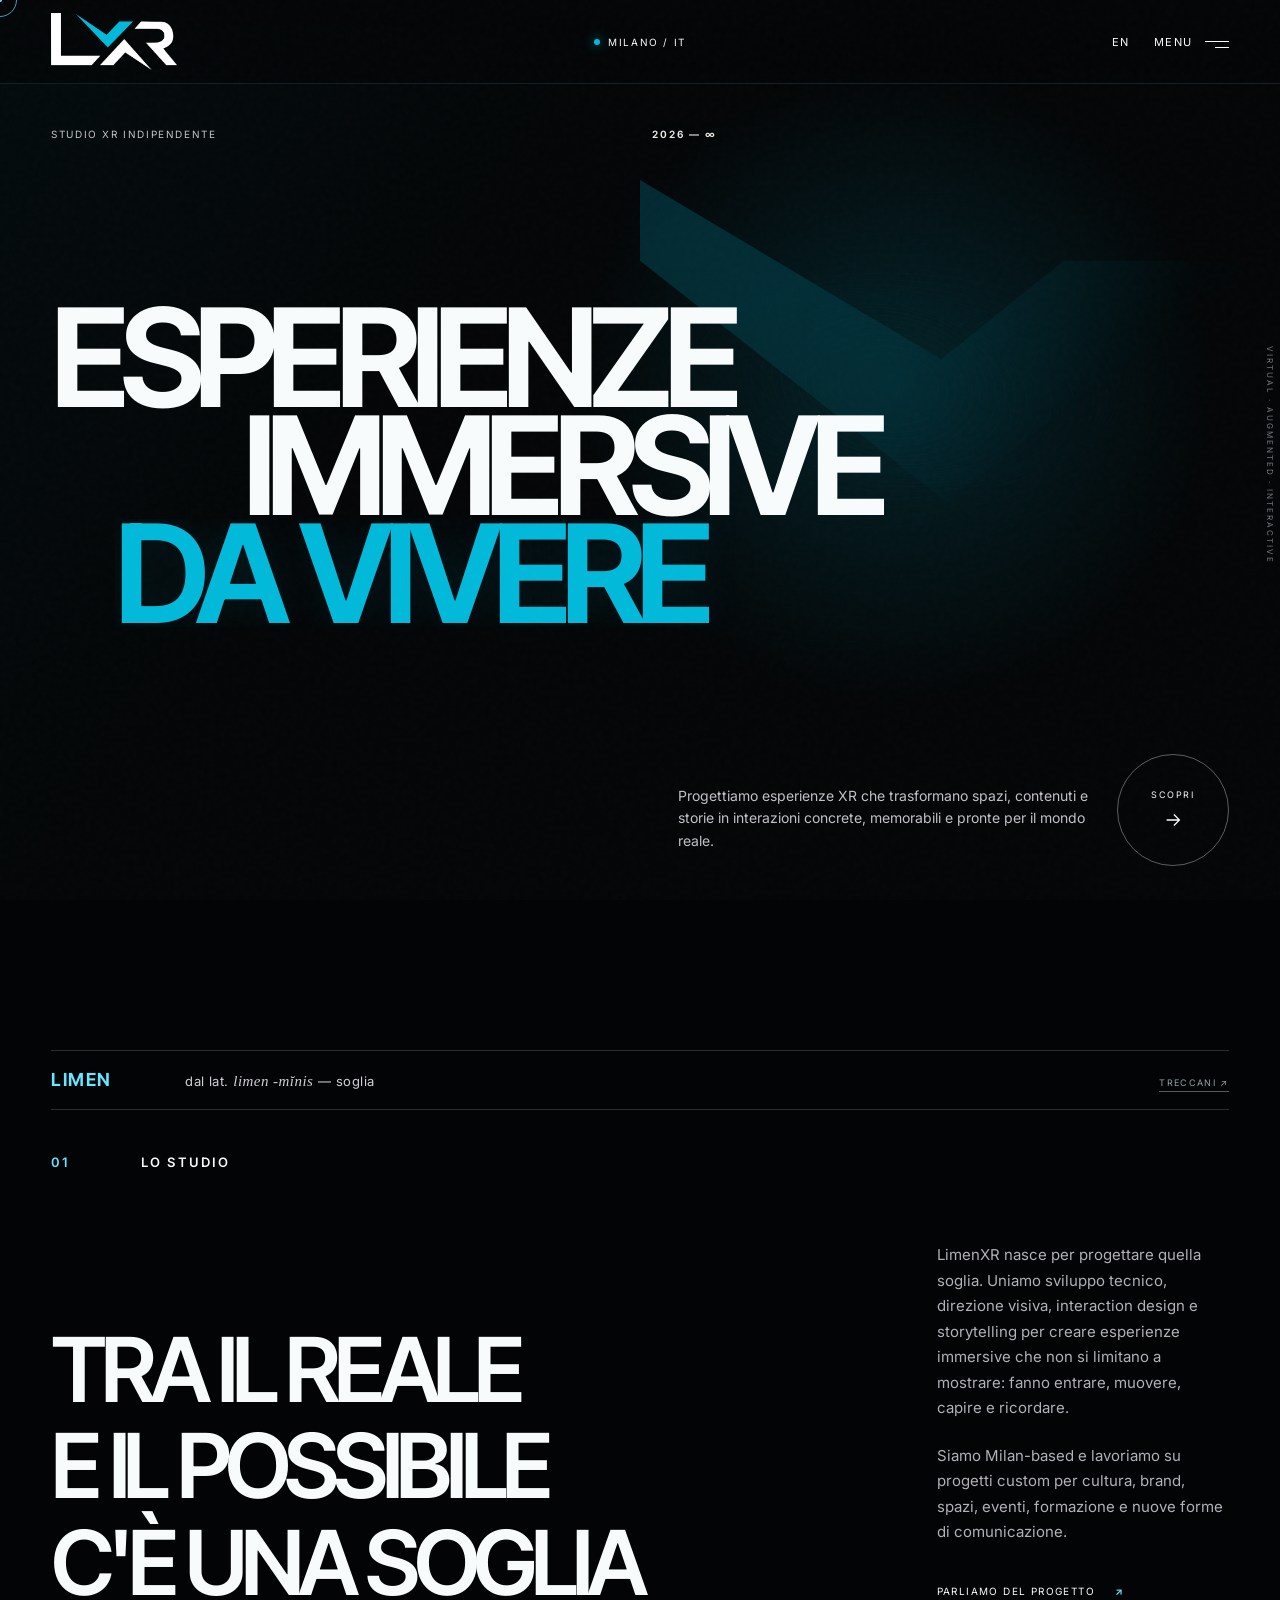
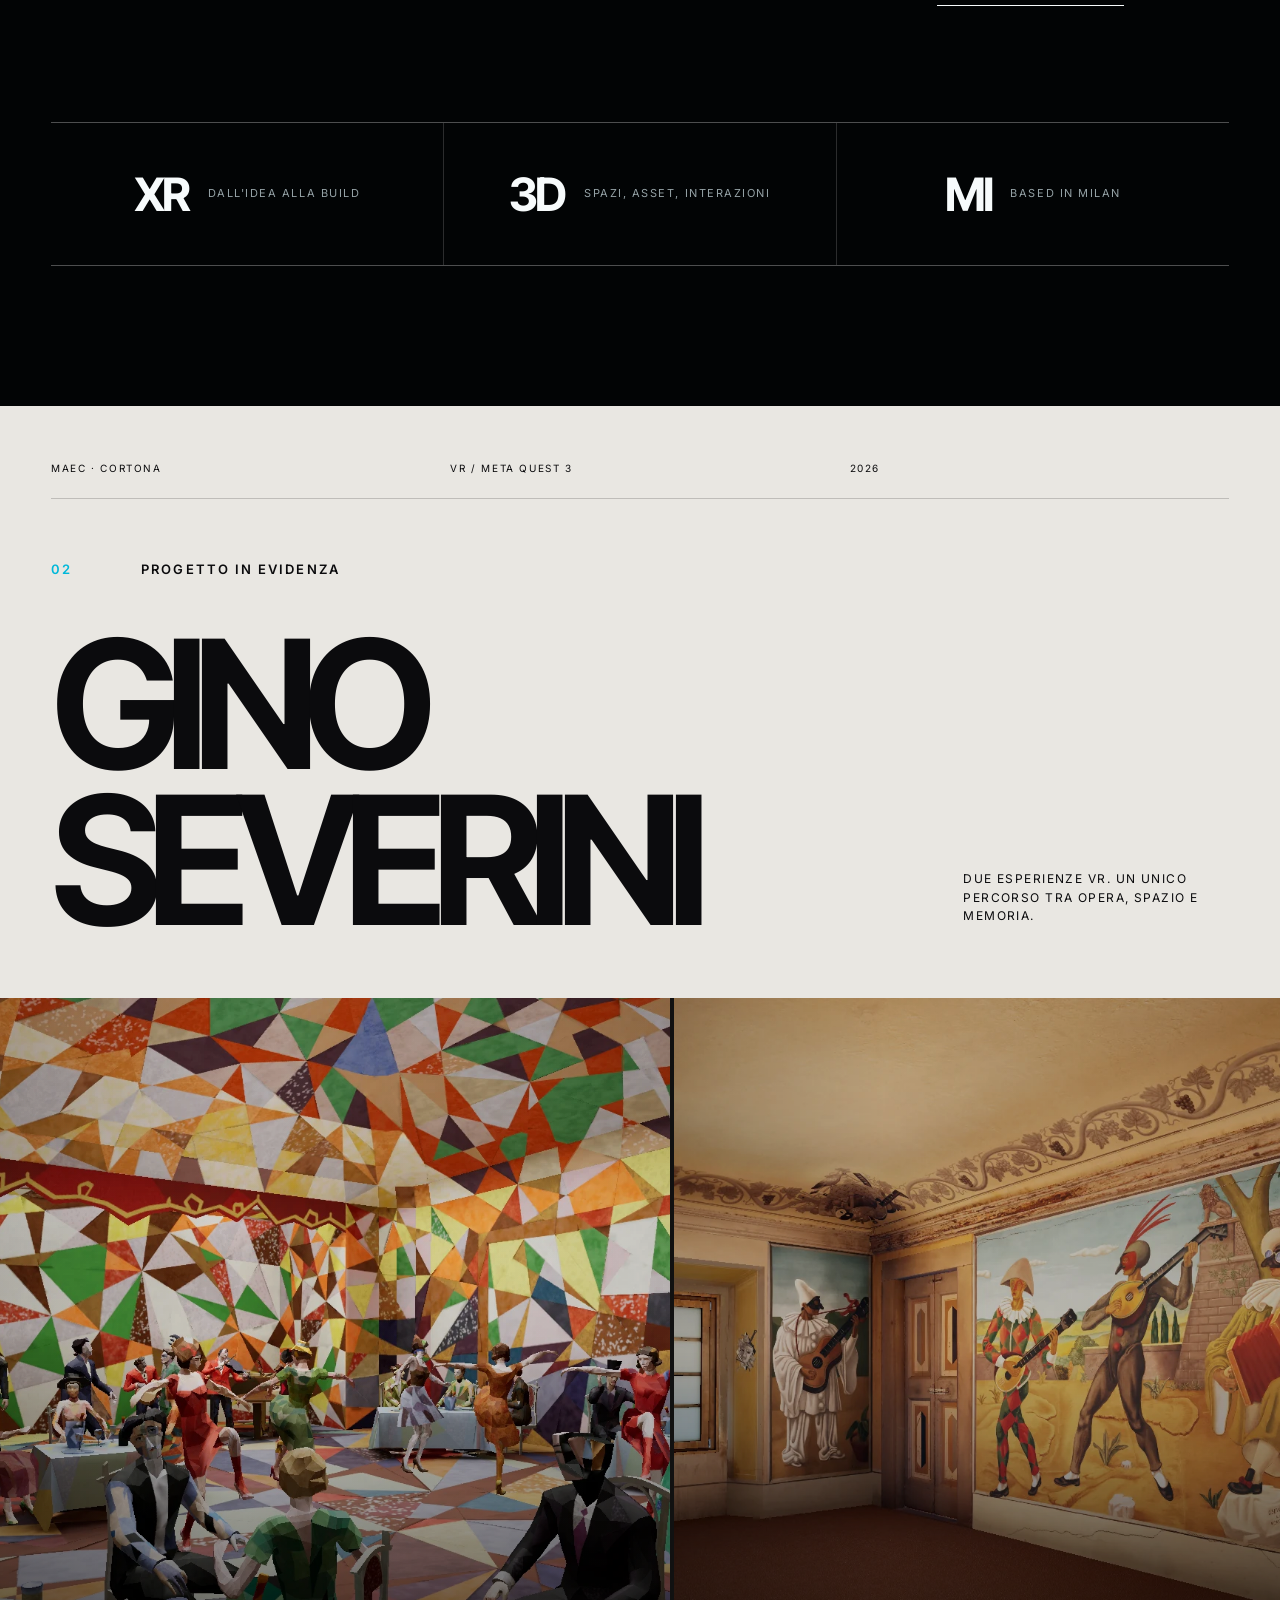
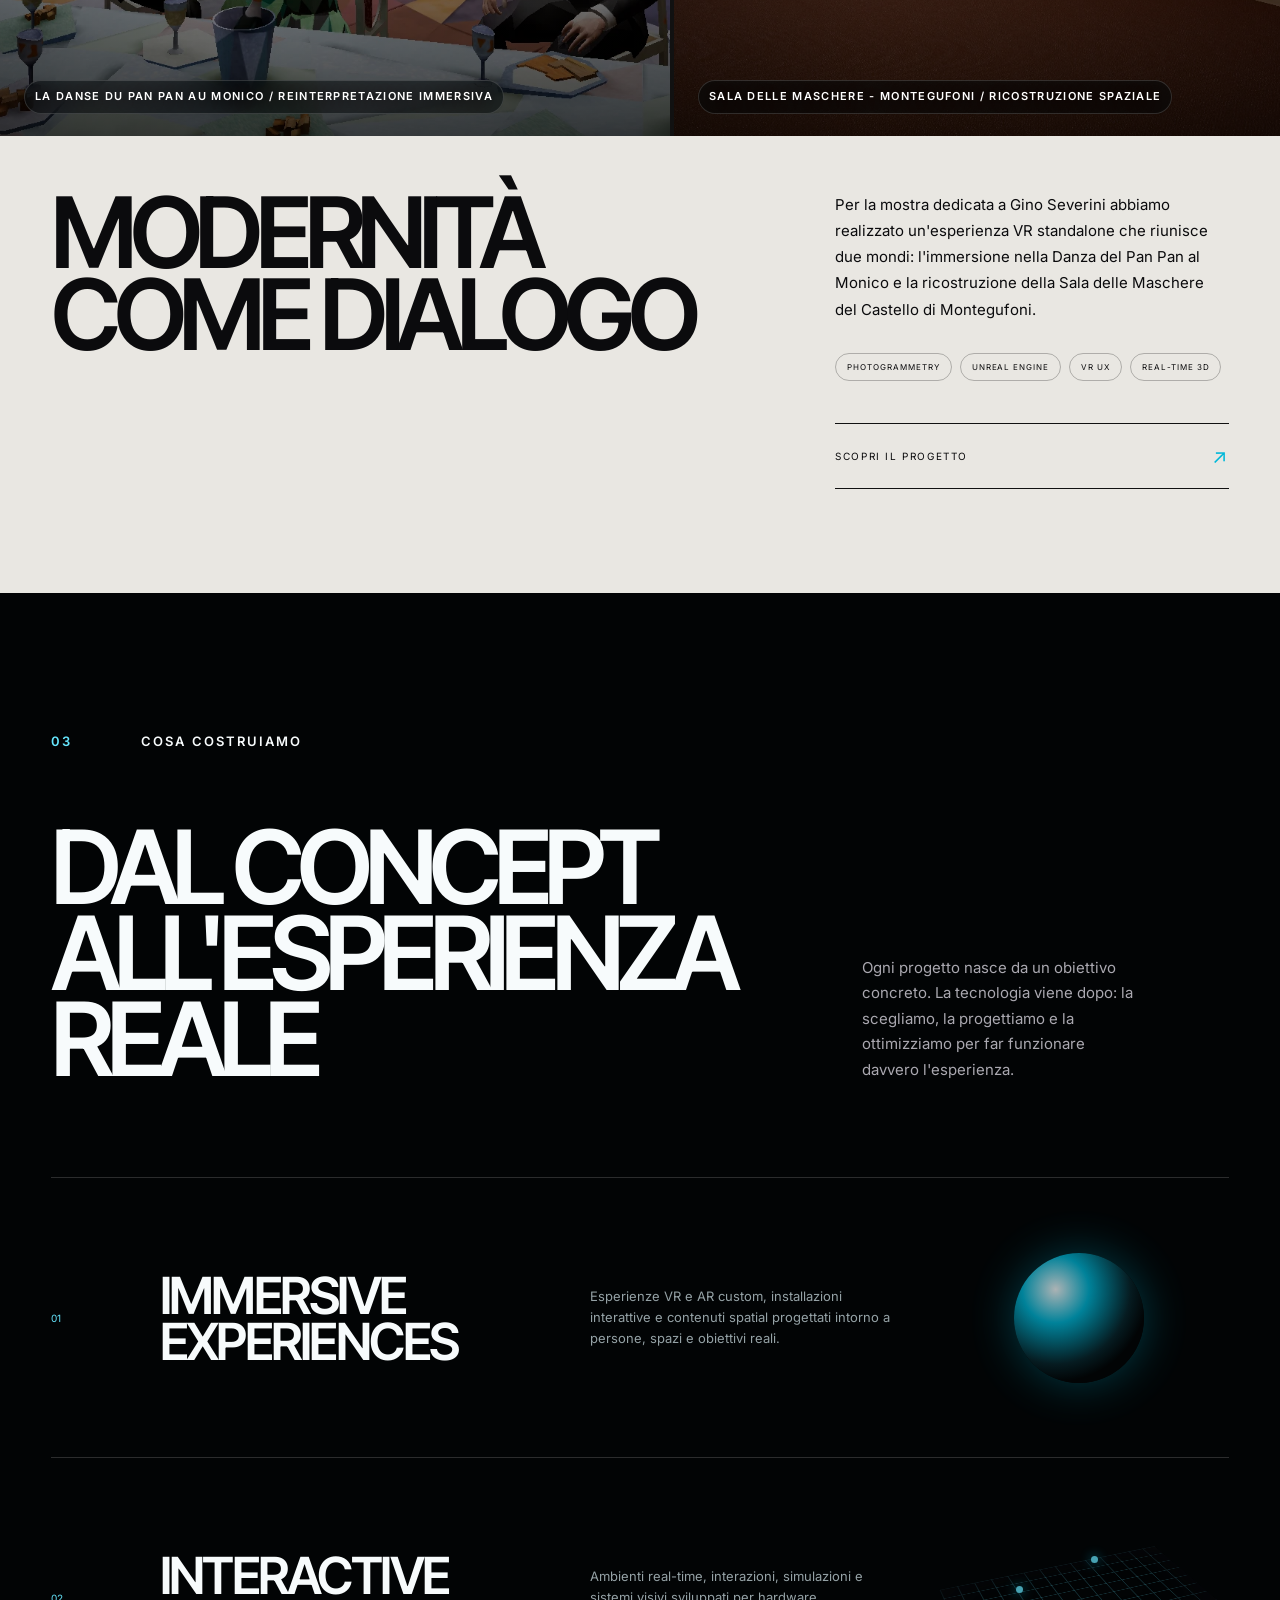
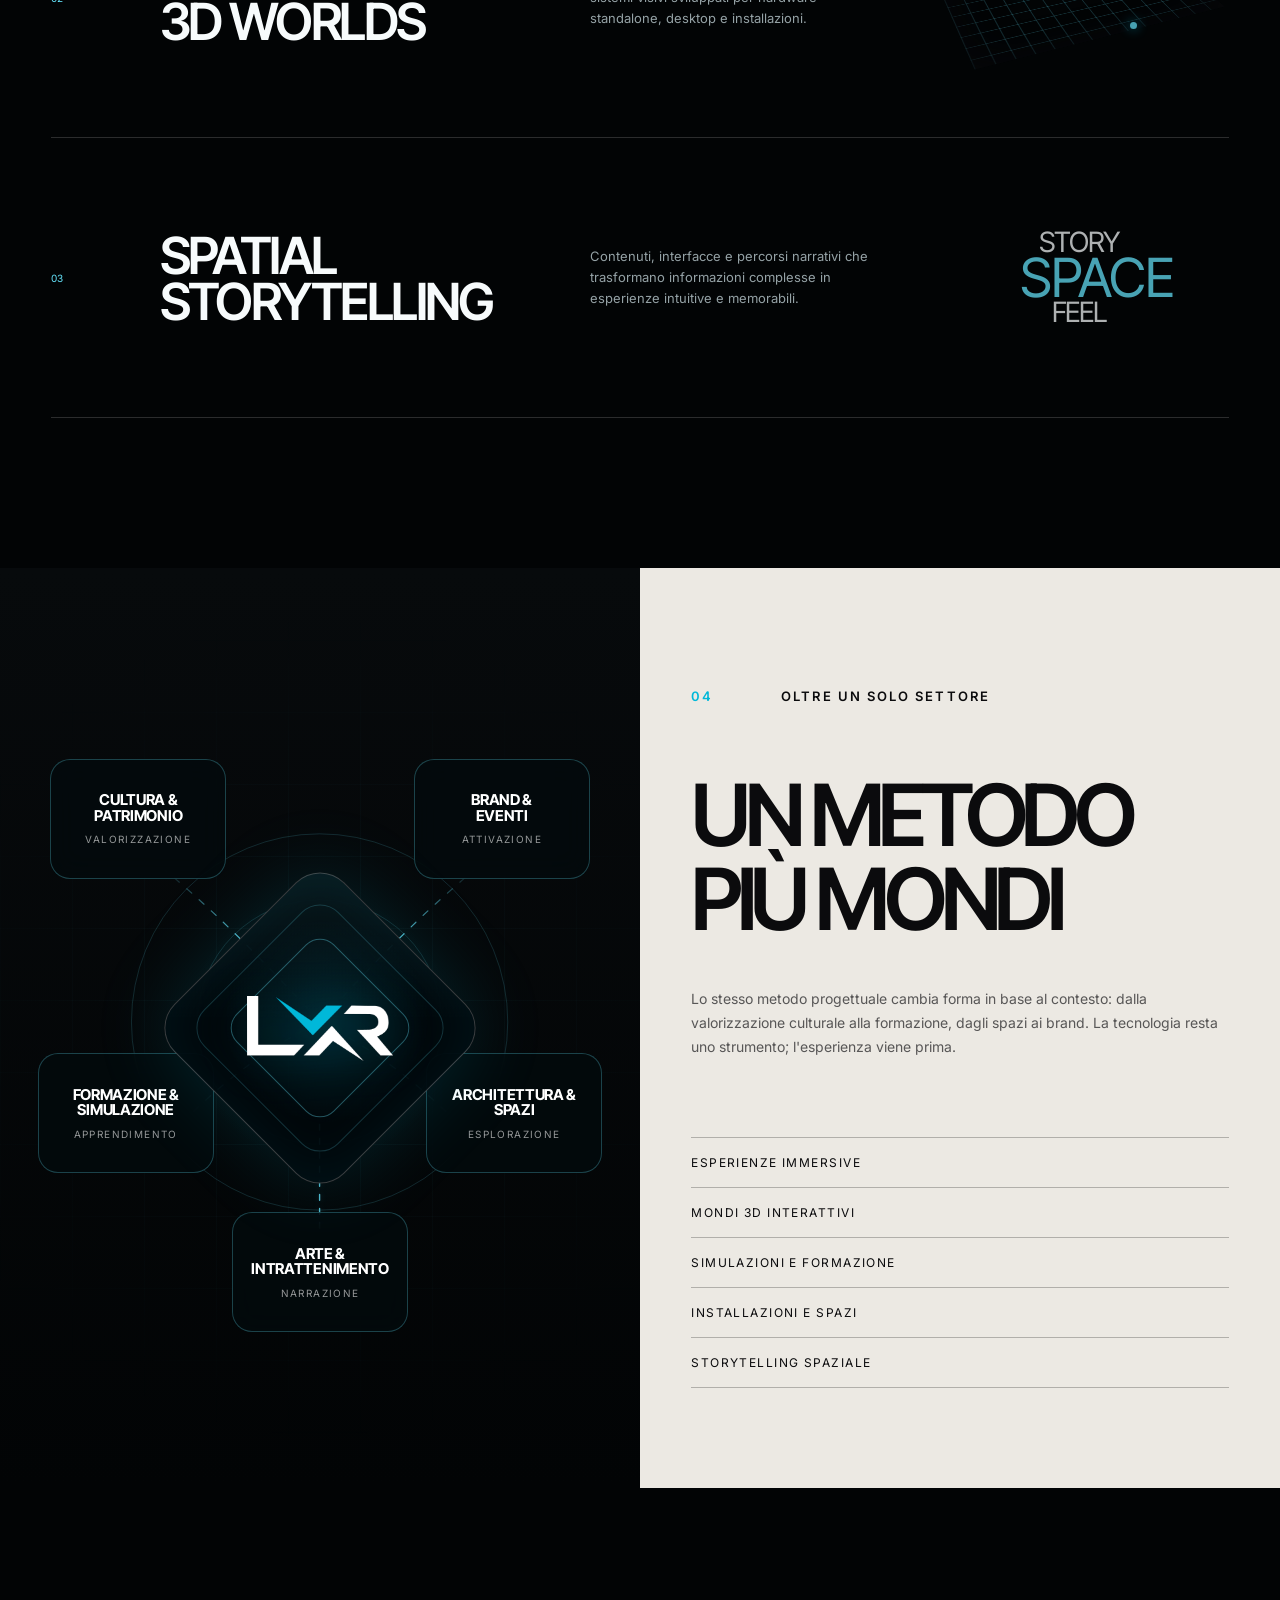
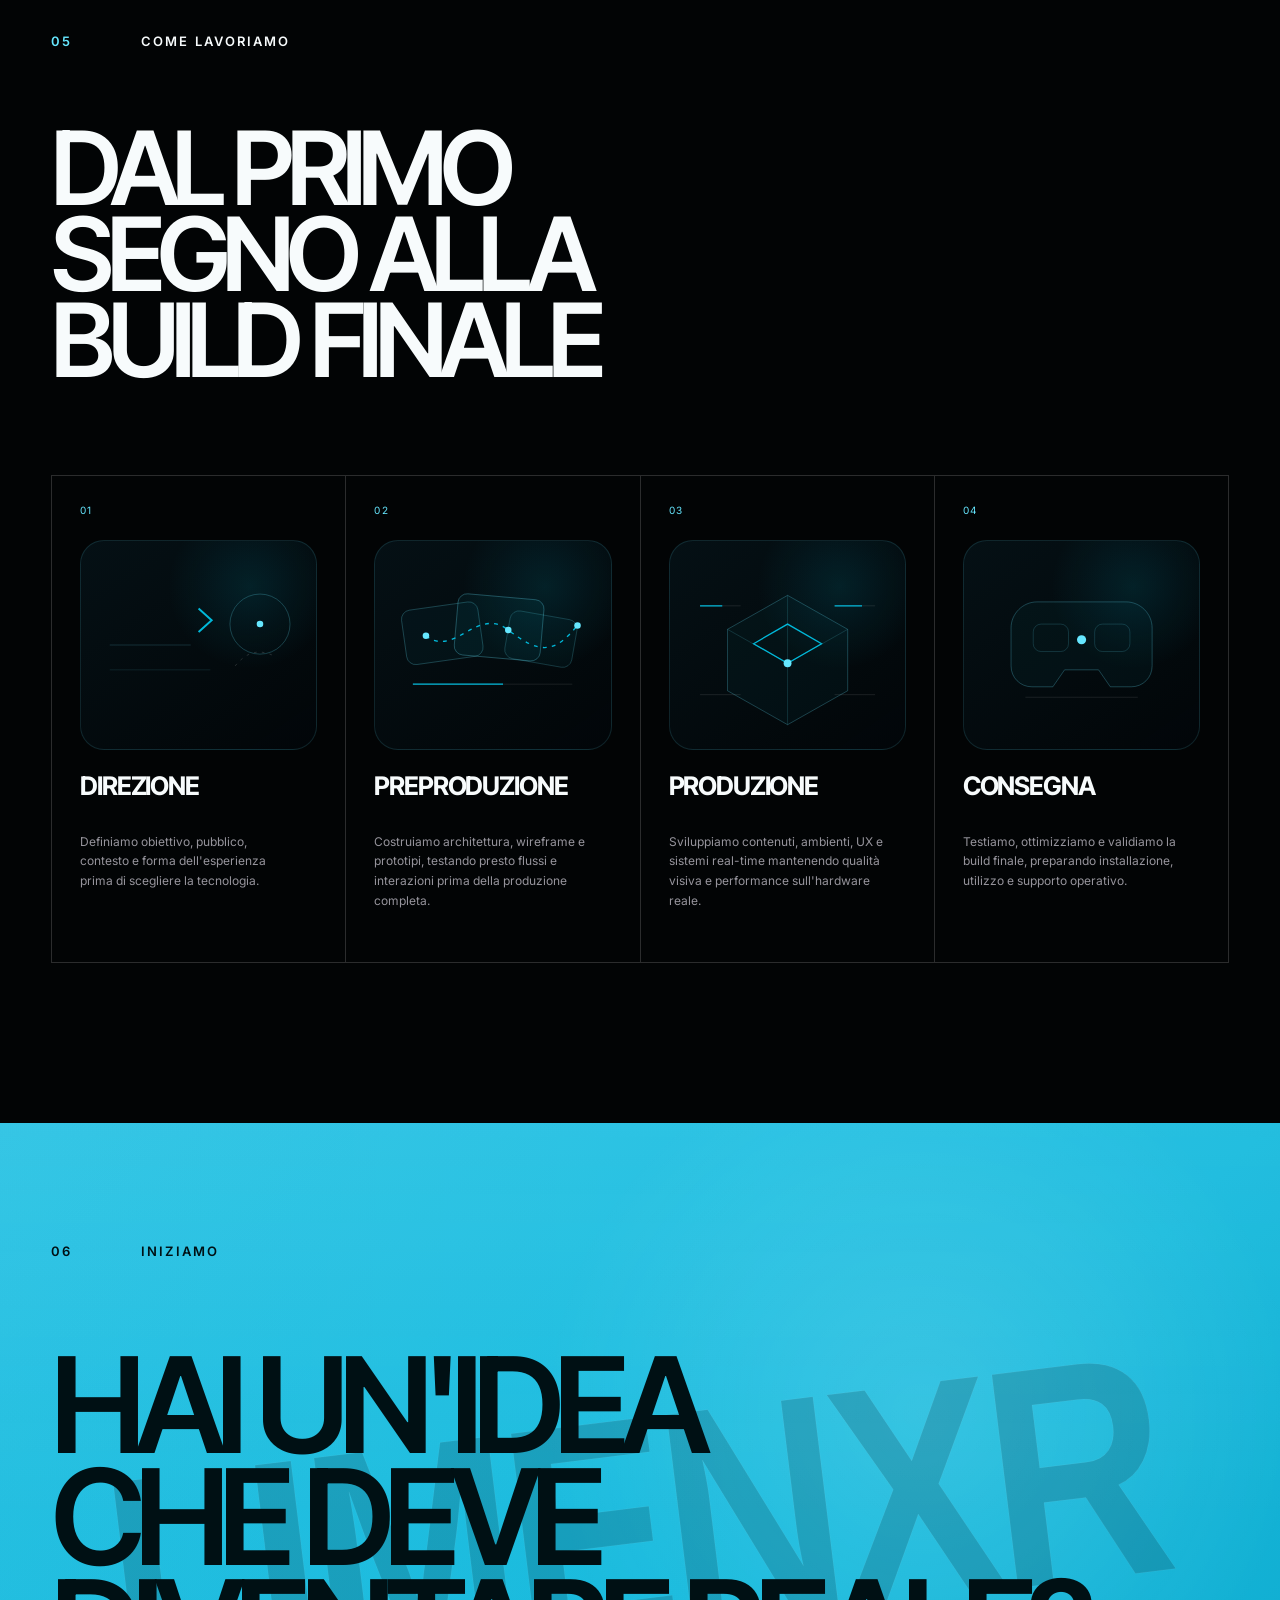
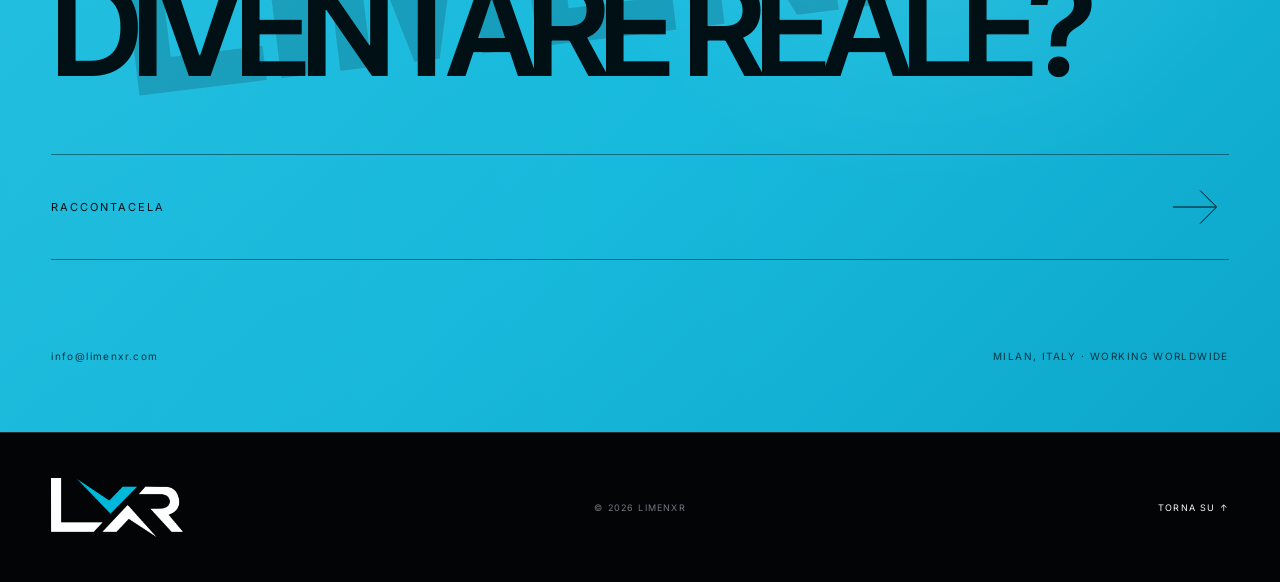
==== commit 2035b87c: "v28" ====
--- a/index.html
+++ b/index.html
@@ -10,7 +10,6 @@
 <meta content="index, follow, max-image-preview:large, max-snippet:-1, max-video-preview:-1" name="robots"/>
 <meta content="LimenXR" name="author"/>
 <meta content="LimenXR" name="application-name"/>
-
 <meta content="website" property="og:type"/>
 <meta content="LimenXR" property="og:site_name"/>
 <meta content="https://limenxr.com/" property="og:url"/>
@@ -33,11 +32,8 @@
 <link href="assets/favicon.svg" rel="icon" type="image/svg+xml"/>
 <link href="assets/apple-touch-icon.png" rel="apple-touch-icon" sizes="180x180"/>
 <link as="image" fetchpriority="high" href="assets/limenxr-logo.png" rel="preload" type="image/png"/>
-
 <script>document.documentElement.classList.replace('no-js','js');window.setTimeout(()=>document.documentElement.classList.add('loader-timeout'),3500);</script>
-
-
-<link href="styles.css" rel="stylesheet"/><link href="https://limenxr.com/" rel="canonical"/><link href="https://limenxr.com/" hreflang="it" rel="alternate"/><link href="https://limenxr.com/en/" hreflang="en" rel="alternate"/><link href="https://limenxr.com/" hreflang="x-default" rel="alternate"/><script type="application/ld+json">{"@context":"https://schema.org","@graph":[{"@type":"Organization","@id":"https://limenxr.com/#organization","name":"LimenXR","url":"https://limenxr.com/","logo":"https://limenxr.com/assets/limenxr-logo.png","email":"info@limenxr.com","description":"LimenXR è uno studio XR con base a Milano: progettiamo esperienze immersive custom in VR, AR, 3D real-time e tecnologie interattive.","location":{"@type":"Place","name":"Milano, Italia"},"areaServed":"Worldwide"},{"@type":"WebSite","@id":"https://limenxr.com/#website","url":"https://limenxr.com/","name":"LimenXR","publisher":{"@id":"https://limenxr.com/#organization"},"inLanguage":"it-IT"},{"@type":"WebPage","url":"https://limenxr.com/","name":"LimenXR | Studio XR a Milano — Esperienze immersive VR e AR","description":"LimenXR è uno studio XR con base a Milano: progettiamo esperienze immersive custom in VR, AR, 3D real-time e tecnologie interattive.","about":{"@id":"https://limenxr.com/#organization"},"inLanguage":"it-IT"}]}</script></head>
+<link href="https://fonts.googleapis.com" rel="preconnect"/><link crossorigin="anonymous" href="https://fonts.gstatic.com" rel="preconnect"/><link href="https://fonts.googleapis.com/css2?family=Inter:opsz,wght@14..32,100..900&amp;family=Inter+Tight:wght@100..900&amp;display=swap" rel="stylesheet"/><link href="styles.css" rel="stylesheet"/><link href="https://limenxr.com/" rel="canonical"/><link href="https://limenxr.com/" hreflang="it" rel="alternate"/><link href="https://limenxr.com/en/" hreflang="en" rel="alternate"/><link href="https://limenxr.com/" hreflang="x-default" rel="alternate"/><script type="application/ld+json">{"@context":"https://schema.org","@graph":[{"@type":"Organization","@id":"https://limenxr.com/#organization","name":"LimenXR","url":"https://limenxr.com/","logo":"https://limenxr.com/assets/limenxr-logo.png","email":"info@limenxr.com","description":"LimenXR è uno studio XR con base a Milano: progettiamo esperienze immersive custom in VR, AR, 3D real-time e tecnologie interattive.","location":{"@type":"Place","name":"Milano, Italia"},"areaServed":"Worldwide"},{"@type":"WebSite","@id":"https://limenxr.com/#website","url":"https://limenxr.com/","name":"LimenXR","publisher":{"@id":"https://limenxr.com/#organization"},"inLanguage":"it-IT"},{"@type":"WebPage","url":"https://limenxr.com/","name":"LimenXR | Studio XR a Milano — Esperienze immersive VR e AR","description":"LimenXR è uno studio XR con base a Milano: progettiamo esperienze immersive custom in VR, AR, 3D real-time e tecnologie interattive.","about":{"@id":"https://limenxr.com/#organization"},"inLanguage":"it-IT"}]}</script></head>
 <body>
 <div aria-hidden="true" class="noise"></div>
 <div aria-hidden="true" class="cursor"><span></span></div>
@@ -358,7 +354,6 @@
 <p>© 2026 LIMENXR</p>
 <a class="back-top magnetic" href="#top"><span>TORNA SU</span> ↑</a>
 </footer>
-
 <script src="script.js"></script>
 <script data-cf-beacon='{"token": "e63e4f454eb64c06982cba87133fa9ac"}' src="https://static.cloudflareinsights.com/beacon.min.js" type="module"></script></body>
 </html>
--- a/styles.css
+++ b/styles.css
@@ -8,7 +8,7 @@
   --accent: #00b8d9;
   --accent-2: #66e7ff;
   --pad: clamp(22px, 4vw, 72px);
-  --display: "Inter Display", "Inter", "Arial Narrow", Arial, sans-serif;
+  --display: "Inter Tight", "Inter", Arial, sans-serif;
   --body: "Inter", Arial, sans-serif;
 }
 
@@ -3097,3 +3097,104 @@
 .project-page{background:#ebe8e2;color:#09090b;cursor:auto}.project-page .noise{position:fixed}.project-page__header{position:fixed;inset:0 0 auto;z-index:60;height:72px;display:flex;align-items:center;justify-content:space-between;padding:0 var(--pad);background:rgba(7,7,9,.9);color:#fff;border-bottom:1px solid rgba(255,255,255,.12);backdrop-filter:blur(16px)}.project-page__brand{display:block;width:112px}.project-page__brand img{display:block;width:100%;height:auto}.project-page__actions{display:flex;align-items:center;gap:22px}.project-page__actions a{font-size:9px;letter-spacing:.14em}.project-page .case-modal__scroll{height:auto;overflow:visible}.project-page .case-modal__hero{padding-top:120px}.project-page .case-modal__body{padding-bottom:60px}.project-page .image-viewer{position:fixed}.project-page__cta{margin-top:90px;padding-top:44px;border-top:1px solid rgba(0,0,0,.2)}.project-page__cta .contact-cta{color:#09090b;border-color:rgba(0,0,0,.35);margin-top:0}.project-page__home-link{display:inline-block;margin-top:28px;font-size:10px;letter-spacing:.14em}.project-page .scroll-progress{z-index:80}
 @media(max-width:900px){.project-page__header{height:64px;padding-inline:20px}.project-page__brand{width:92px}.project-page__actions{gap:14px}.project-page__back{font-size:0!important}.project-page__back:after{content:'HOME ↗';font-size:9px}.project-page .case-modal__hero{padding-top:98px}.project-page__cta{margin-top:64px}}
 @media(prefers-reduced-motion:reduce){html.js .reveal{opacity:1;transform:none}.loader{transition-duration:.15s!important}}
+
+
+/* V28 — consistent web typography, wide-screen stability and project-page refinement */
+html {
+  font-synthesis: none;
+  text-rendering: optimizeLegibility;
+  -webkit-font-smoothing: antialiased;
+  -moz-osx-font-smoothing: grayscale;
+}
+body {
+  font-optical-sizing: auto;
+}
+
+/* Use the same hosted display font and outline treatment on every device. */
+.case-modal__hero h2,
+.case-modal__hero h2 > span,
+.case-modal__hero h2 > em {
+  font-family: var(--display);
+  font-synthesis: none;
+  font-optical-sizing: auto;
+}
+.case-modal__hero h2 > em {
+  color: rgba(255,255,255,.025);
+  -webkit-text-stroke: 1px rgba(255,255,255,.72);
+  paint-order: stroke fill;
+  text-rendering: geometricPrecision;
+  backface-visibility: hidden;
+}
+
+/* Project pages open directly: the loading animation remains on the two homepages only. */
+.project-page .loader { display: none !important; }
+.project-page__cta--minimal {
+  margin-top: 58px;
+  padding-top: 26px;
+}
+.project-page__cta--minimal .project-page__home-link {
+  margin-top: 0;
+}
+
+/* Keep the visual rhythm stable on QHD, ultrawide and 4K displays.
+   Backgrounds stay full-bleed while the editorial content is capped to a 1920px design canvas. */
+@media (min-width: 1921px) {
+  :root {
+    --wide-canvas: 1920px;
+    --wide-gutter: calc((100vw - var(--wide-canvas)) / 2 + 72px);
+  }
+  .site-header,
+  .menu-panel__inner,
+  .hero,
+  .manifesto,
+  .featured-work__head,
+  .project-stage__info,
+  .capabilities,
+  .process,
+  .contact__inner,
+  .site-footer,
+  .project-page__header,
+  .case-modal__hero,
+  .case-modal__body {
+    padding-left: var(--wide-gutter);
+    padding-right: var(--wide-gutter);
+  }
+  .hero__eyebrow { max-width: 998px; }
+  .hero__title .line--offset { margin-left: 288px; }
+  .hero__title .line--accent { margin-left: 96px; }
+  .hero__bottom { margin-left: 940px; }
+  .hero__glow { right: var(--wide-gutter); }
+  .manifesto__grid,
+  .featured-work__title-row { gap: 172px; }
+  .project-copy,
+  .capabilities__intro { gap: 192px; }
+  .sectors__content.section-pad {
+    padding-left: clamp(72px, 5vw, 128px);
+    padding-right: clamp(72px, 5vw, 128px);
+  }
+  .case-objective__content { gap: 150px; }
+}
+
+@media (min-width: 2560px) {
+  .hero__glow {
+    width: 620px;
+    height: 620px;
+    top: 14vh;
+  }
+  .field-network {
+    width: 760px;
+    height: 760px;
+  }
+}
+
+@media (max-width: 900px) {
+  .project-page__cta--minimal {
+    margin-top: 44px;
+    padding-top: 22px;
+  }
+}
+
+/* Skip the intro cleanly after it has already played once in the same browsing session. */
+html.loader-skipped .hero__title .line > span { animation-delay: .08s; }
+html.loader-skipped .hero__title .line:nth-child(2) > span { animation-delay: .16s; }
+html.loader-skipped .hero__title .line:nth-child(3) > span { animation-delay: .24s; }
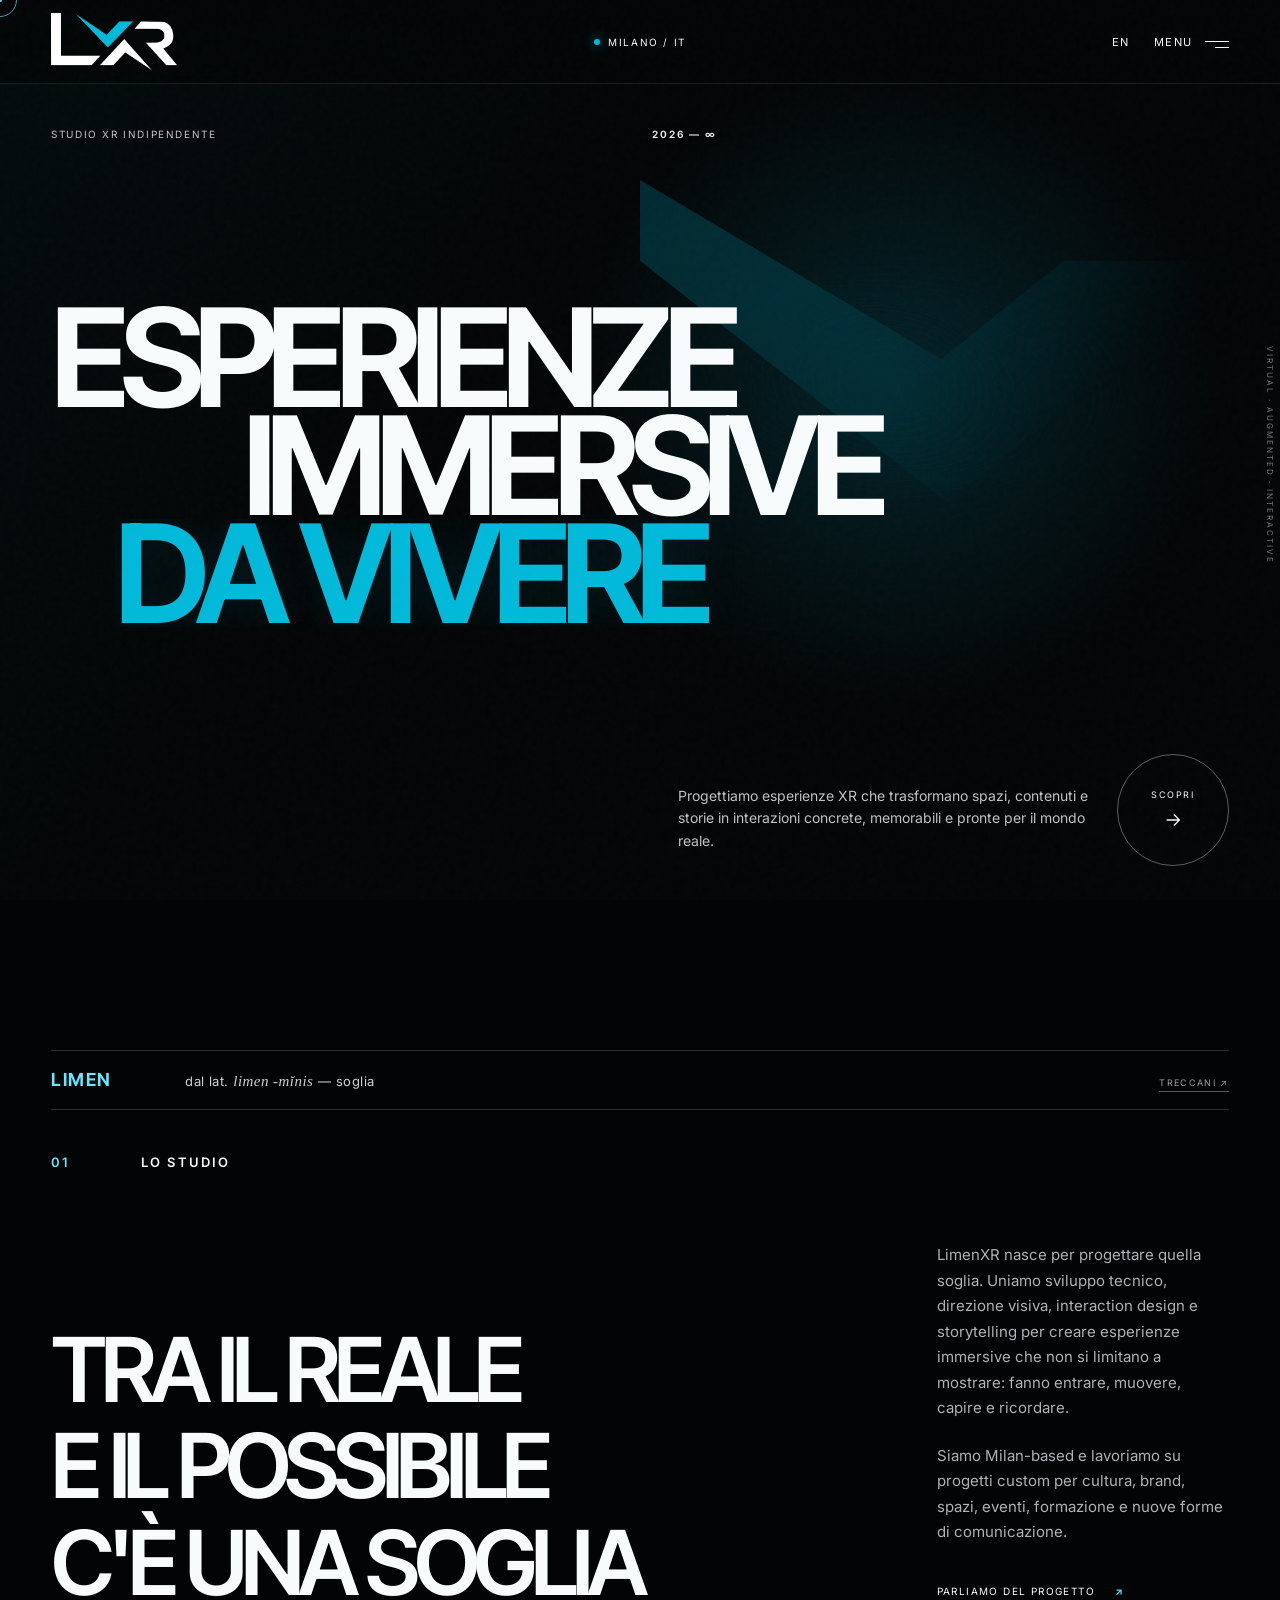
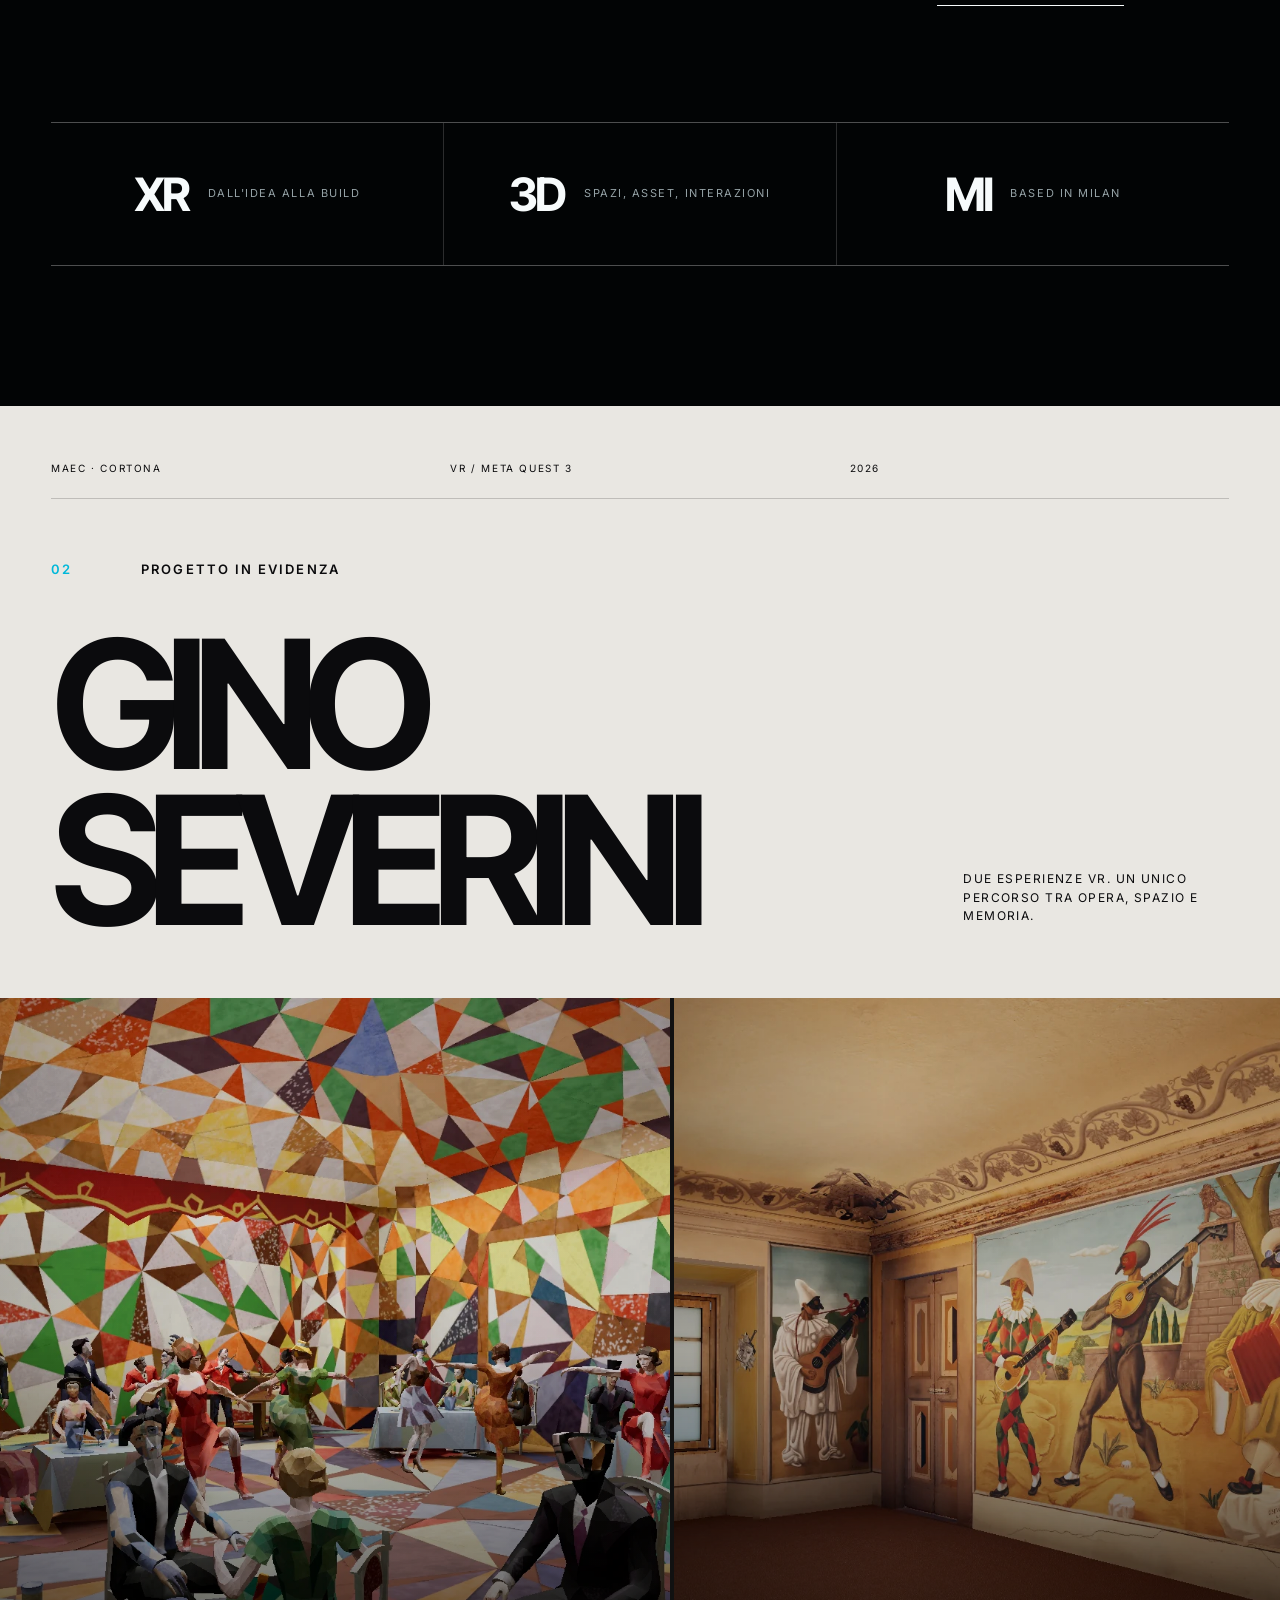
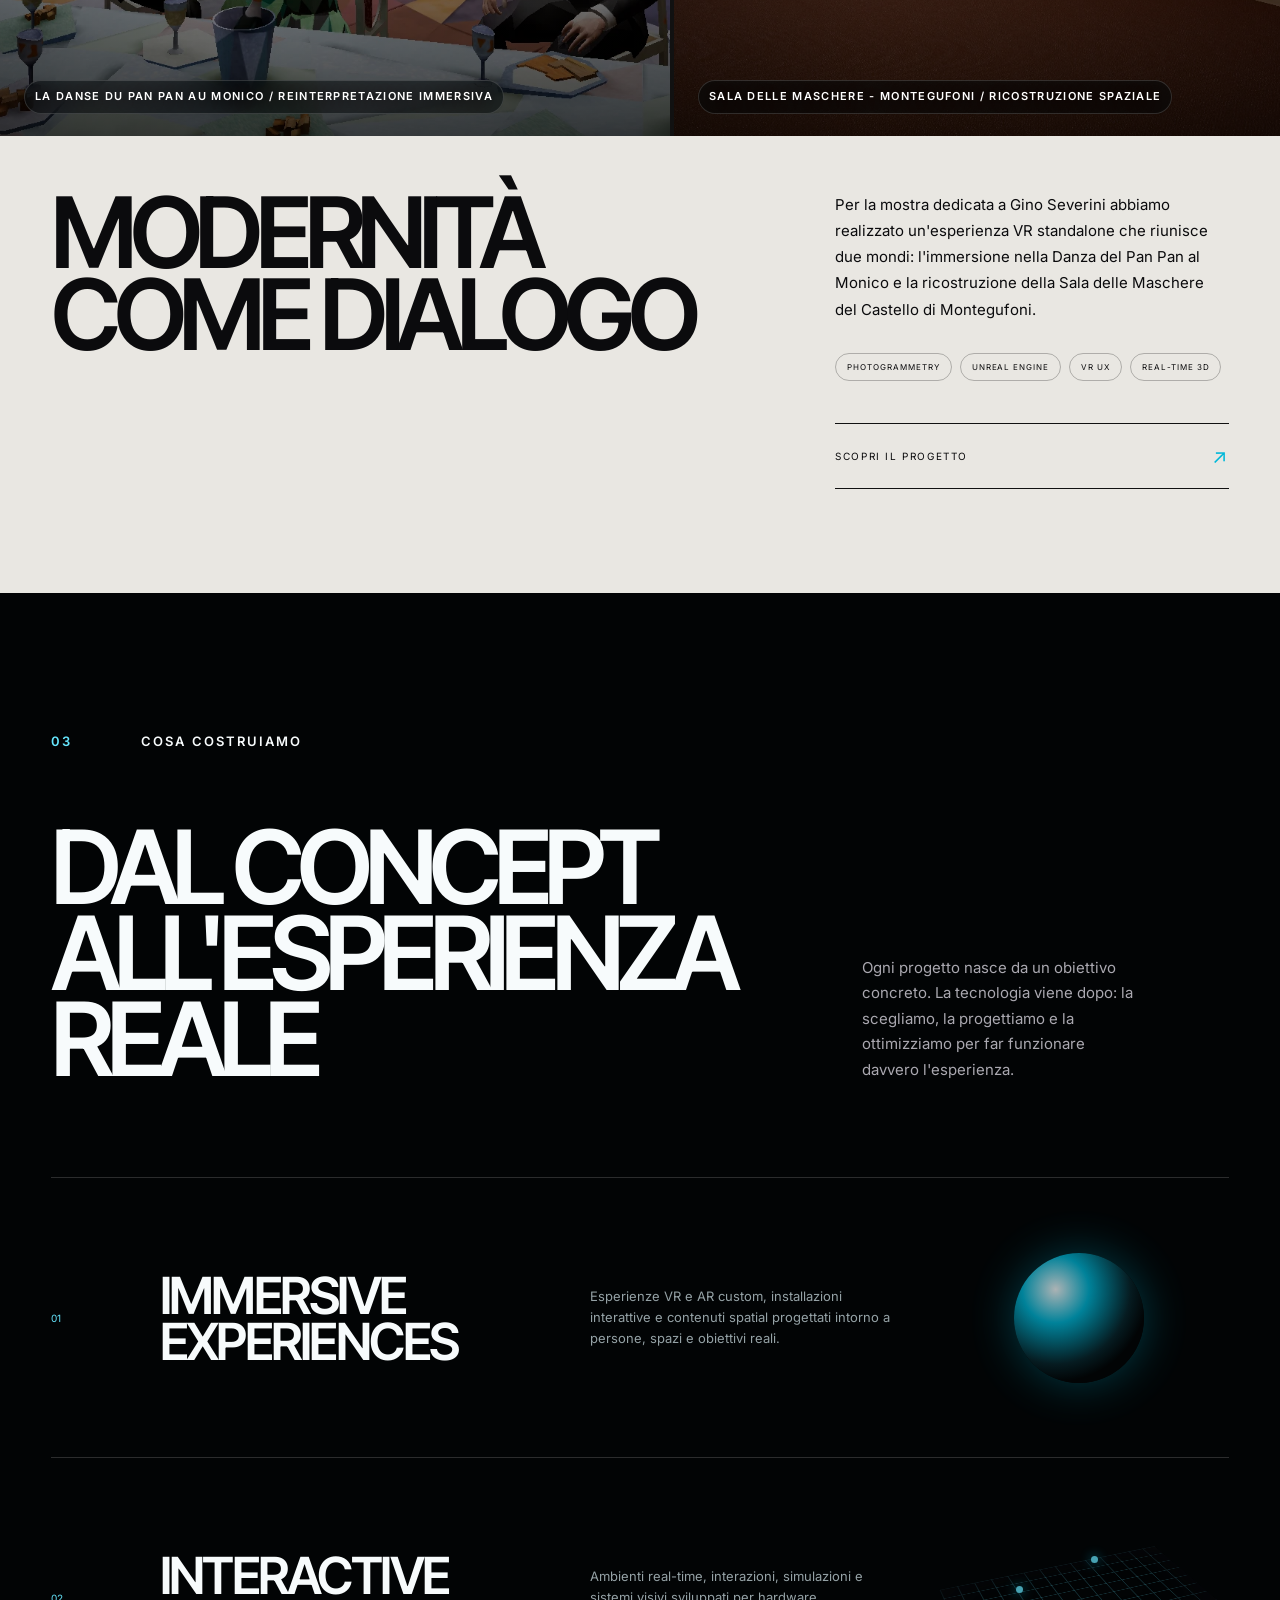
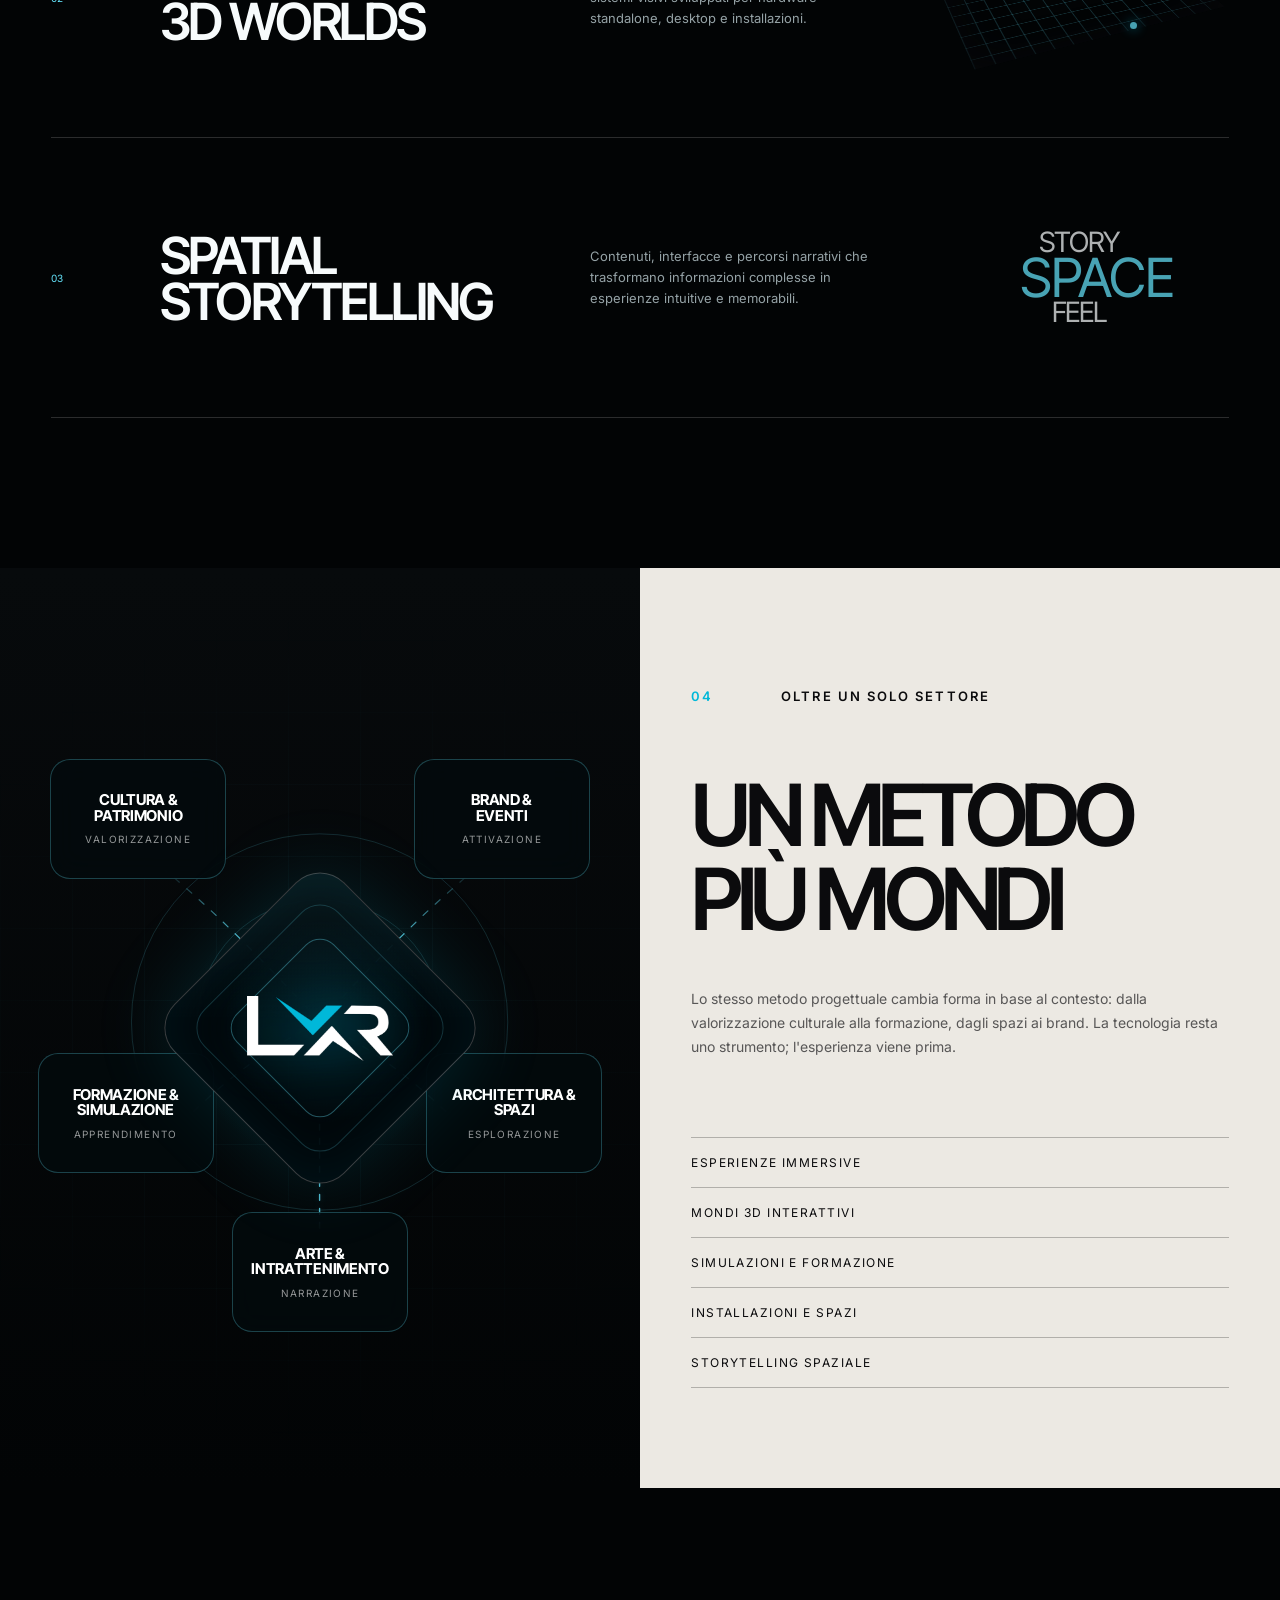
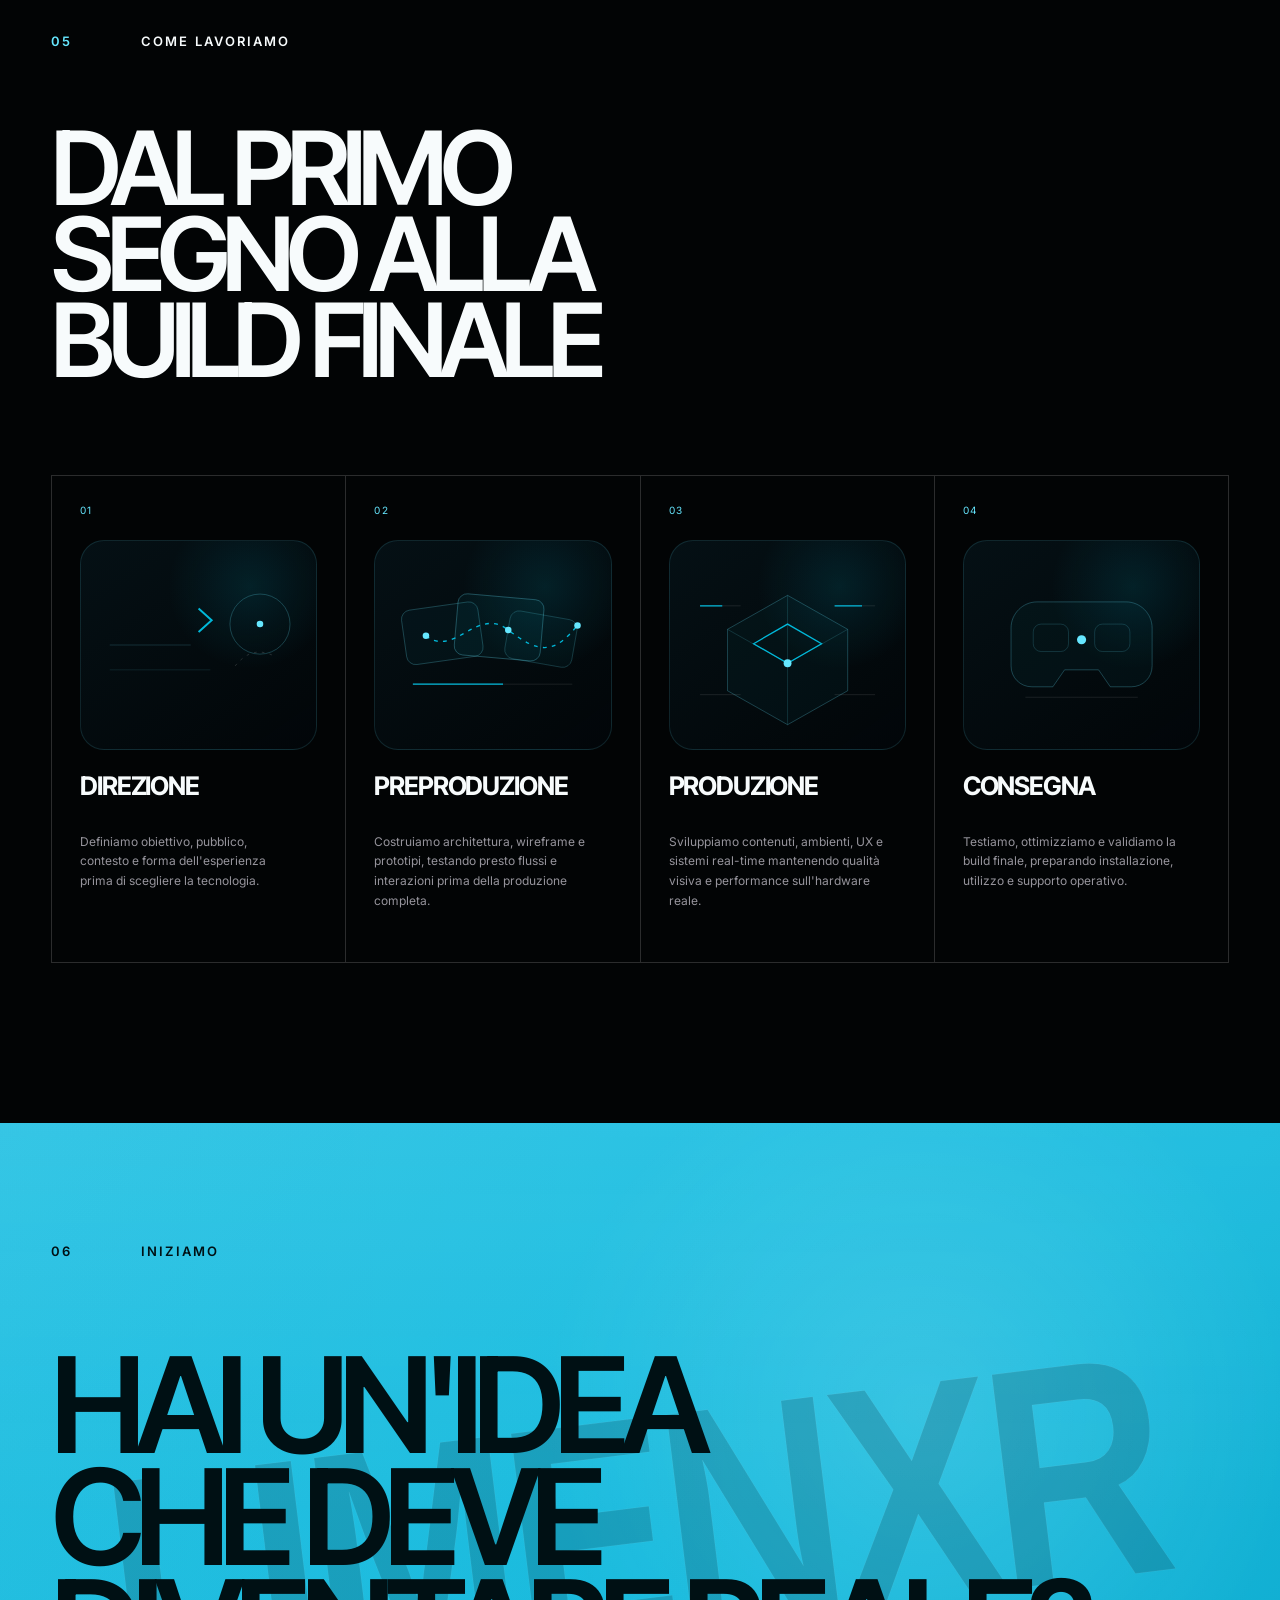
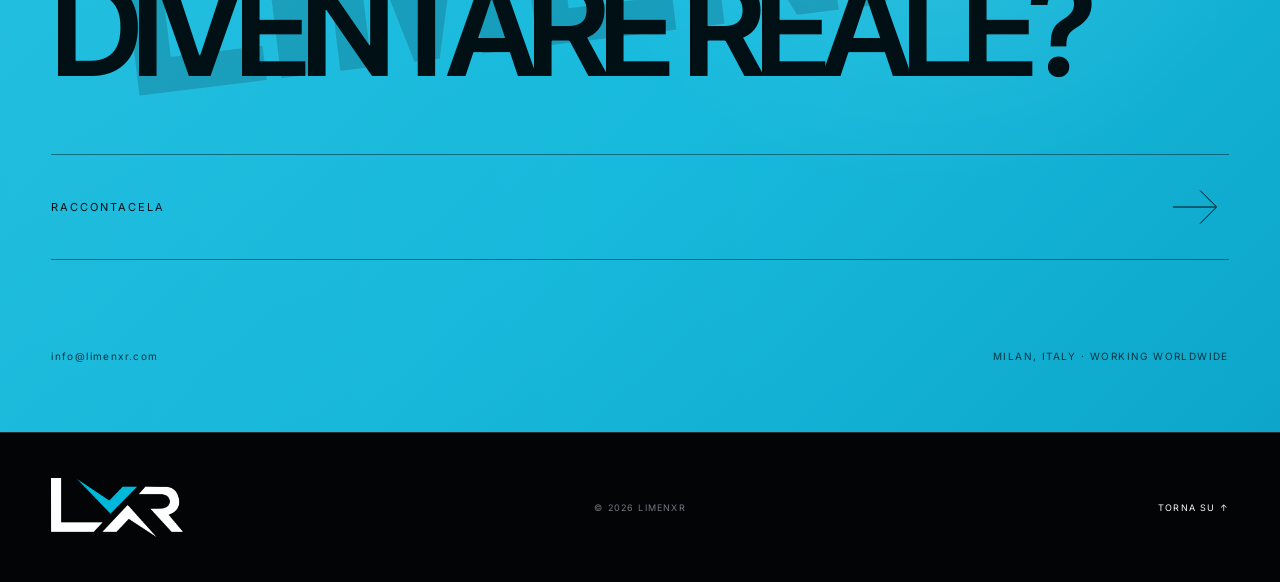
==== commit a05365fa: "v30 update" ====
--- a/index.html
+++ b/index.html
@@ -29,8 +29,11 @@
 <meta content="https://limenxr.com/assets/og-limenxr.jpg" name="twitter:image"/>
 <meta content="LimenXR — Studio XR a Milano, esperienze immersive VR e AR" name="twitter:image:alt"/>
 <title>LimenXR | Studio XR a Milano — Esperienze immersive VR e AR</title>
-<link href="assets/favicon.svg" rel="icon" type="image/svg+xml"/>
-<link href="assets/apple-touch-icon.png" rel="apple-touch-icon" sizes="180x180"/>
+<link href="/favicon.ico" rel="icon" sizes="any"/>
+<link href="/favicon-48x48.png" rel="icon" type="image/png" sizes="48x48"/>
+<link href="/favicon-192x192.png" rel="icon" type="image/png" sizes="192x192"/>
+<link href="/apple-touch-icon.png" rel="apple-touch-icon" sizes="180x180"/>
+<link href="/site.webmanifest" rel="manifest"/>
 <link as="image" fetchpriority="high" href="assets/limenxr-logo.png" rel="preload" type="image/png"/>
 <script>document.documentElement.classList.replace('no-js','js');window.setTimeout(()=>document.documentElement.classList.add('loader-timeout'),3500);</script>
 <link href="https://fonts.googleapis.com" rel="preconnect"/><link crossorigin="anonymous" href="https://fonts.gstatic.com" rel="preconnect"/><link href="https://fonts.googleapis.com/css2?family=Inter:opsz,wght@14..32,100..900&amp;family=Inter+Tight:wght@100..900&amp;display=swap" rel="stylesheet"/><link href="styles.css" rel="stylesheet"/><link href="https://limenxr.com/" rel="canonical"/><link href="https://limenxr.com/" hreflang="it" rel="alternate"/><link href="https://limenxr.com/en/" hreflang="en" rel="alternate"/><link href="https://limenxr.com/" hreflang="x-default" rel="alternate"/><script type="application/ld+json">{"@context":"https://schema.org","@graph":[{"@type":"Organization","@id":"https://limenxr.com/#organization","name":"LimenXR","url":"https://limenxr.com/","logo":"https://limenxr.com/assets/limenxr-logo.png","email":"info@limenxr.com","description":"LimenXR è uno studio XR con base a Milano: progettiamo esperienze immersive custom in VR, AR, 3D real-time e tecnologie interattive.","location":{"@type":"Place","name":"Milano, Italia"},"areaServed":"Worldwide"},{"@type":"WebSite","@id":"https://limenxr.com/#website","url":"https://limenxr.com/","name":"LimenXR","publisher":{"@id":"https://limenxr.com/#organization"},"inLanguage":"it-IT"},{"@type":"WebPage","url":"https://limenxr.com/","name":"LimenXR | Studio XR a Milano — Esperienze immersive VR e AR","description":"LimenXR è uno studio XR con base a Milano: progettiamo esperienze immersive custom in VR, AR, 3D real-time e tecnologie interattive.","about":{"@id":"https://limenxr.com/#organization"},"inLanguage":"it-IT"}]}</script></head>
--- a/styles.css
+++ b/styles.css
@@ -3198,3 +3198,21 @@
 html.loader-skipped .hero__title .line > span { animation-delay: .08s; }
 html.loader-skipped .hero__title .line:nth-child(2) > span { animation-delay: .16s; }
 html.loader-skipped .hero__title .line:nth-child(3) > span { animation-delay: .24s; }
+
+
+/* V29 — stable case-study subtitle rendering
+   The previous outline used -webkit-text-stroke on a large variable font,
+   which produced internal artifacts on several GPUs and browsers. */
+.case-modal__hero h2 > em {
+  font-family: "Inter", Arial, sans-serif;
+  font-style: normal;
+  font-weight: 500;
+  font-optical-sizing: auto;
+  letter-spacing: -.055em;
+  color: rgba(255,255,255,.24);
+  -webkit-text-stroke: 0 !important;
+  paint-order: normal;
+  text-shadow: none;
+  text-rendering: optimizeLegibility;
+  backface-visibility: visible;
+}
